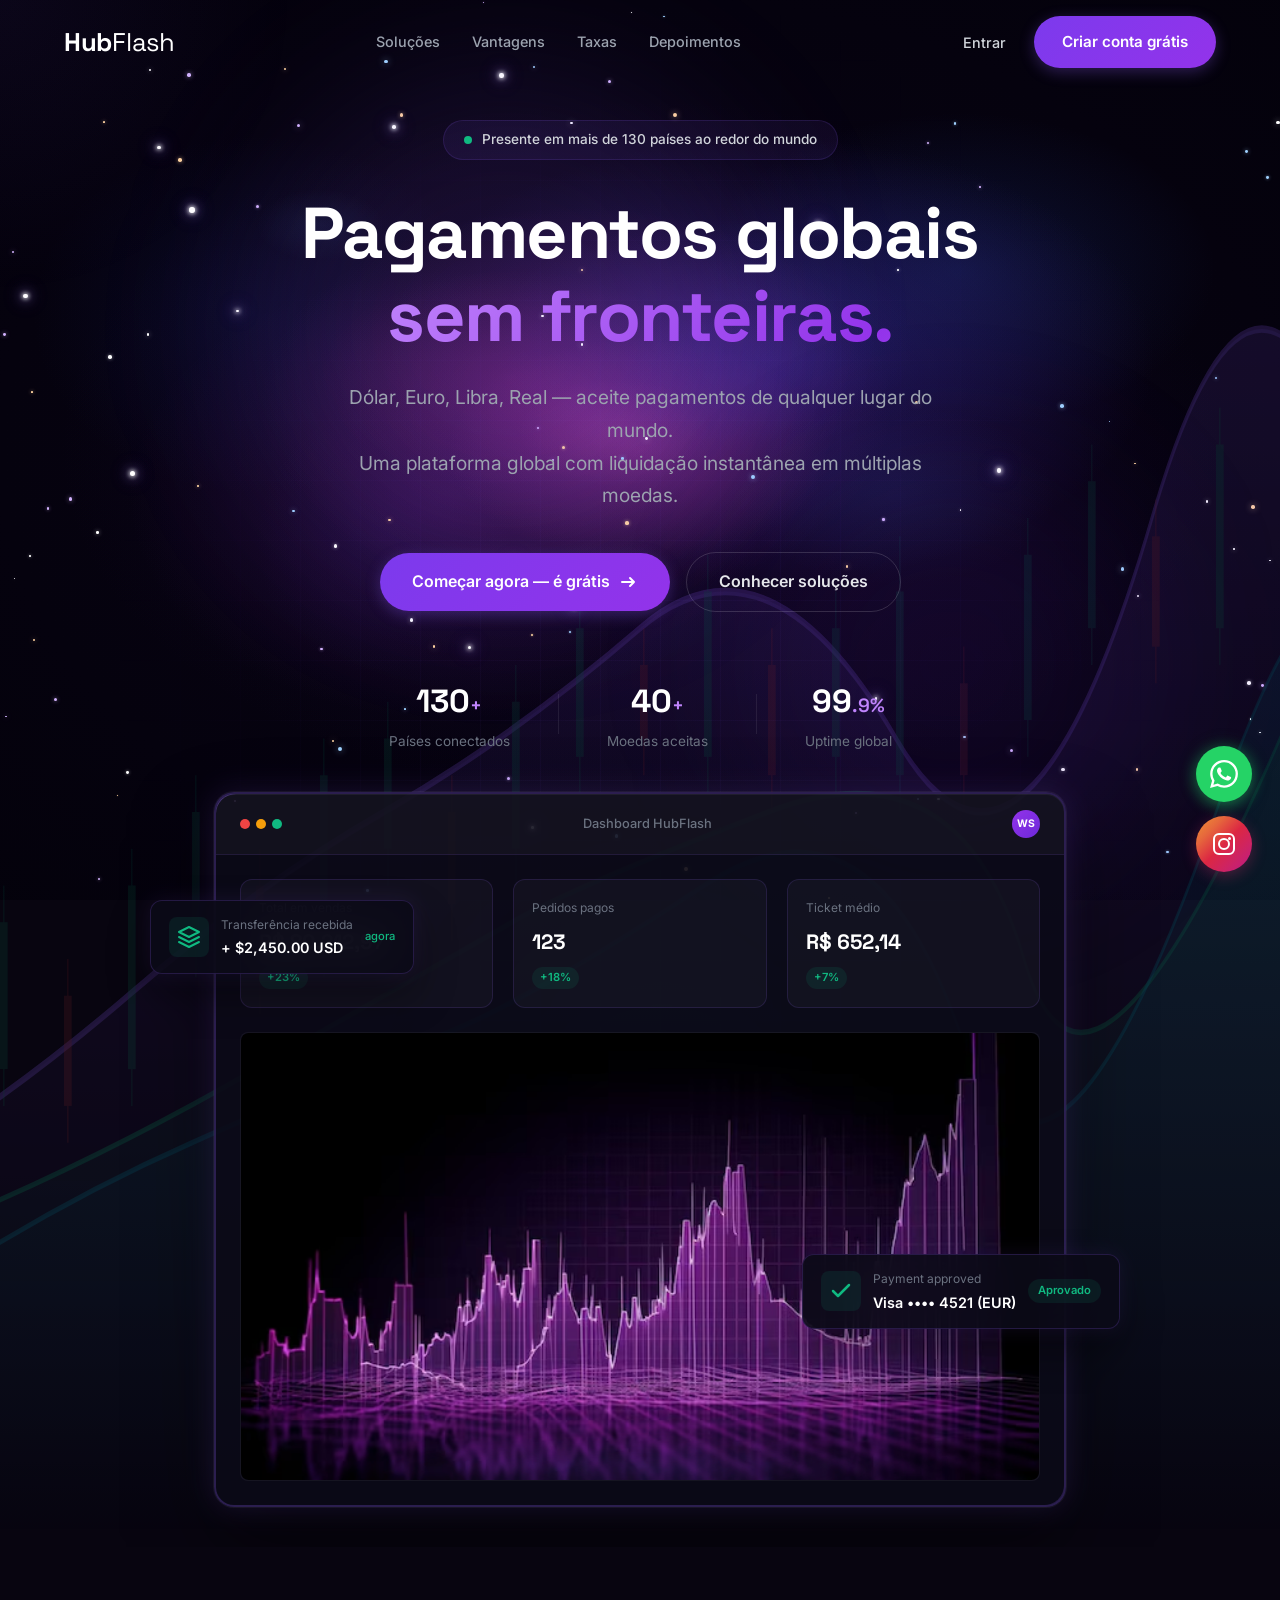
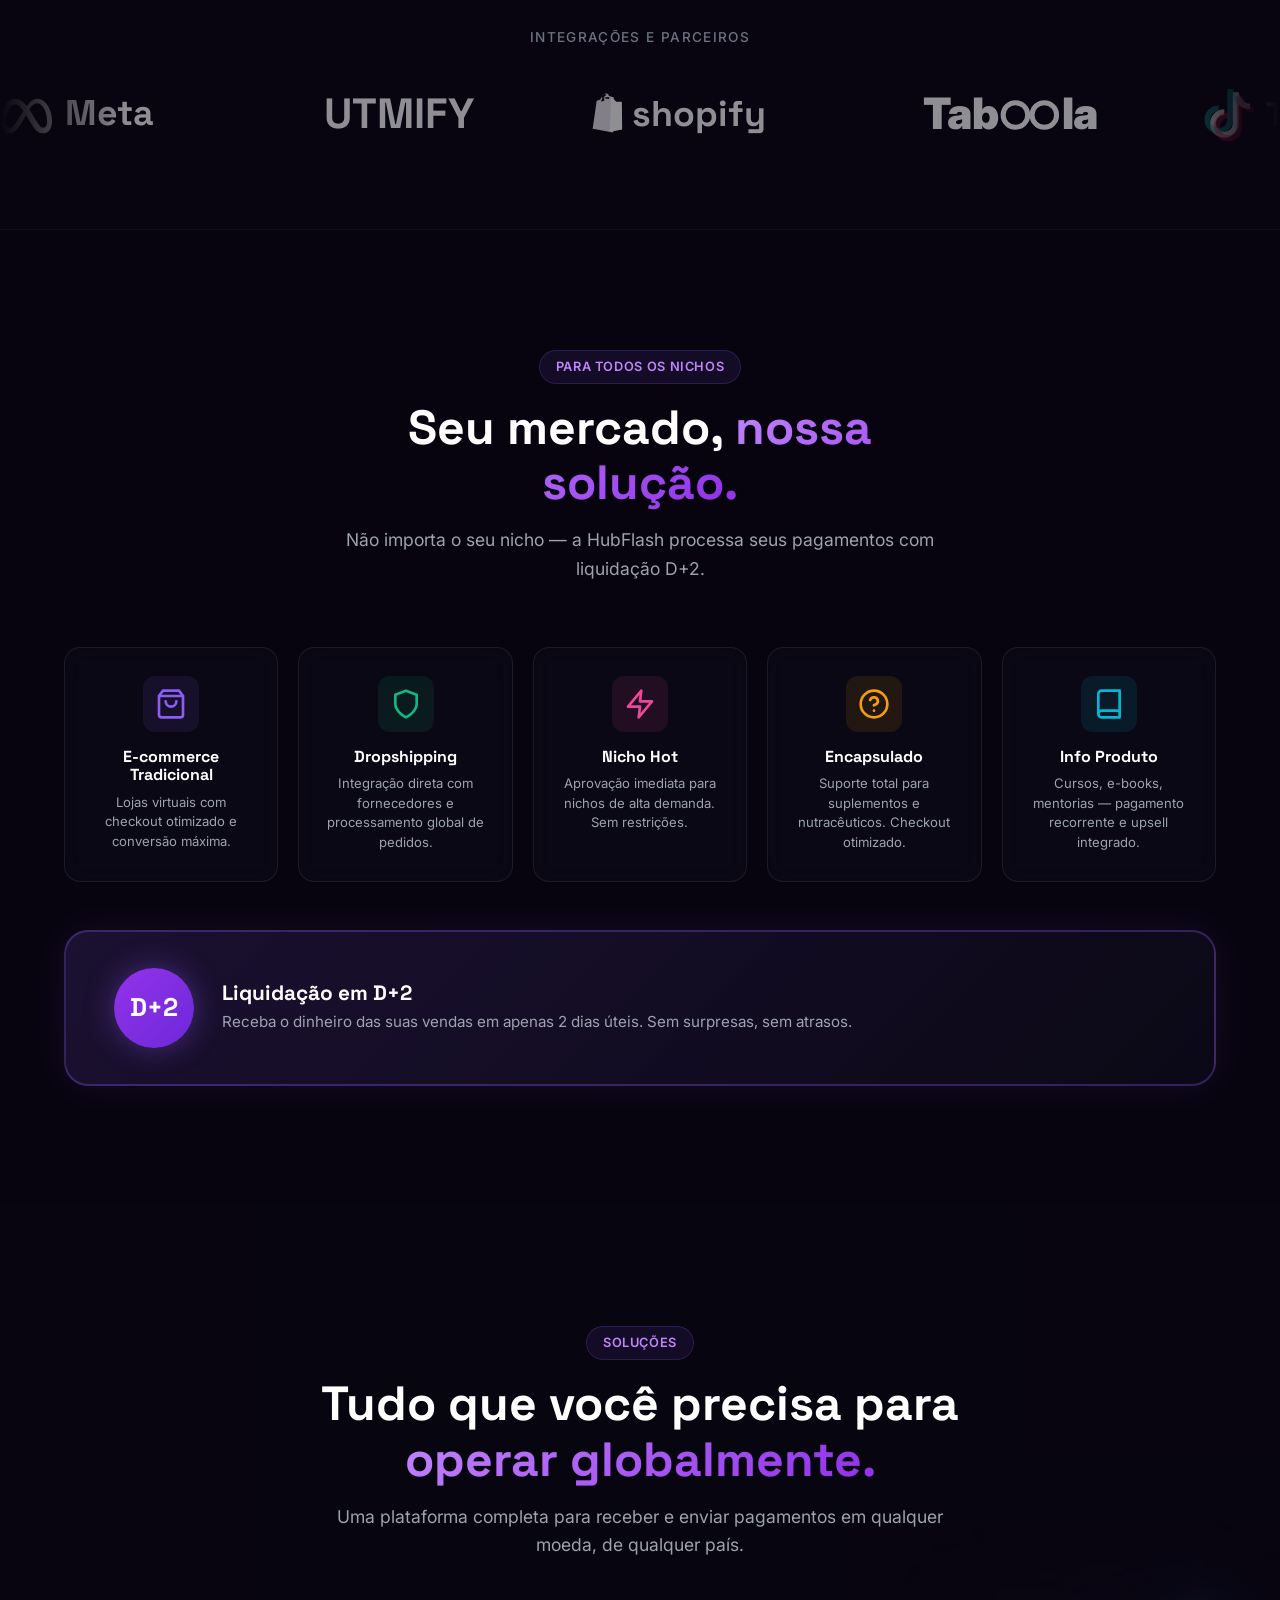
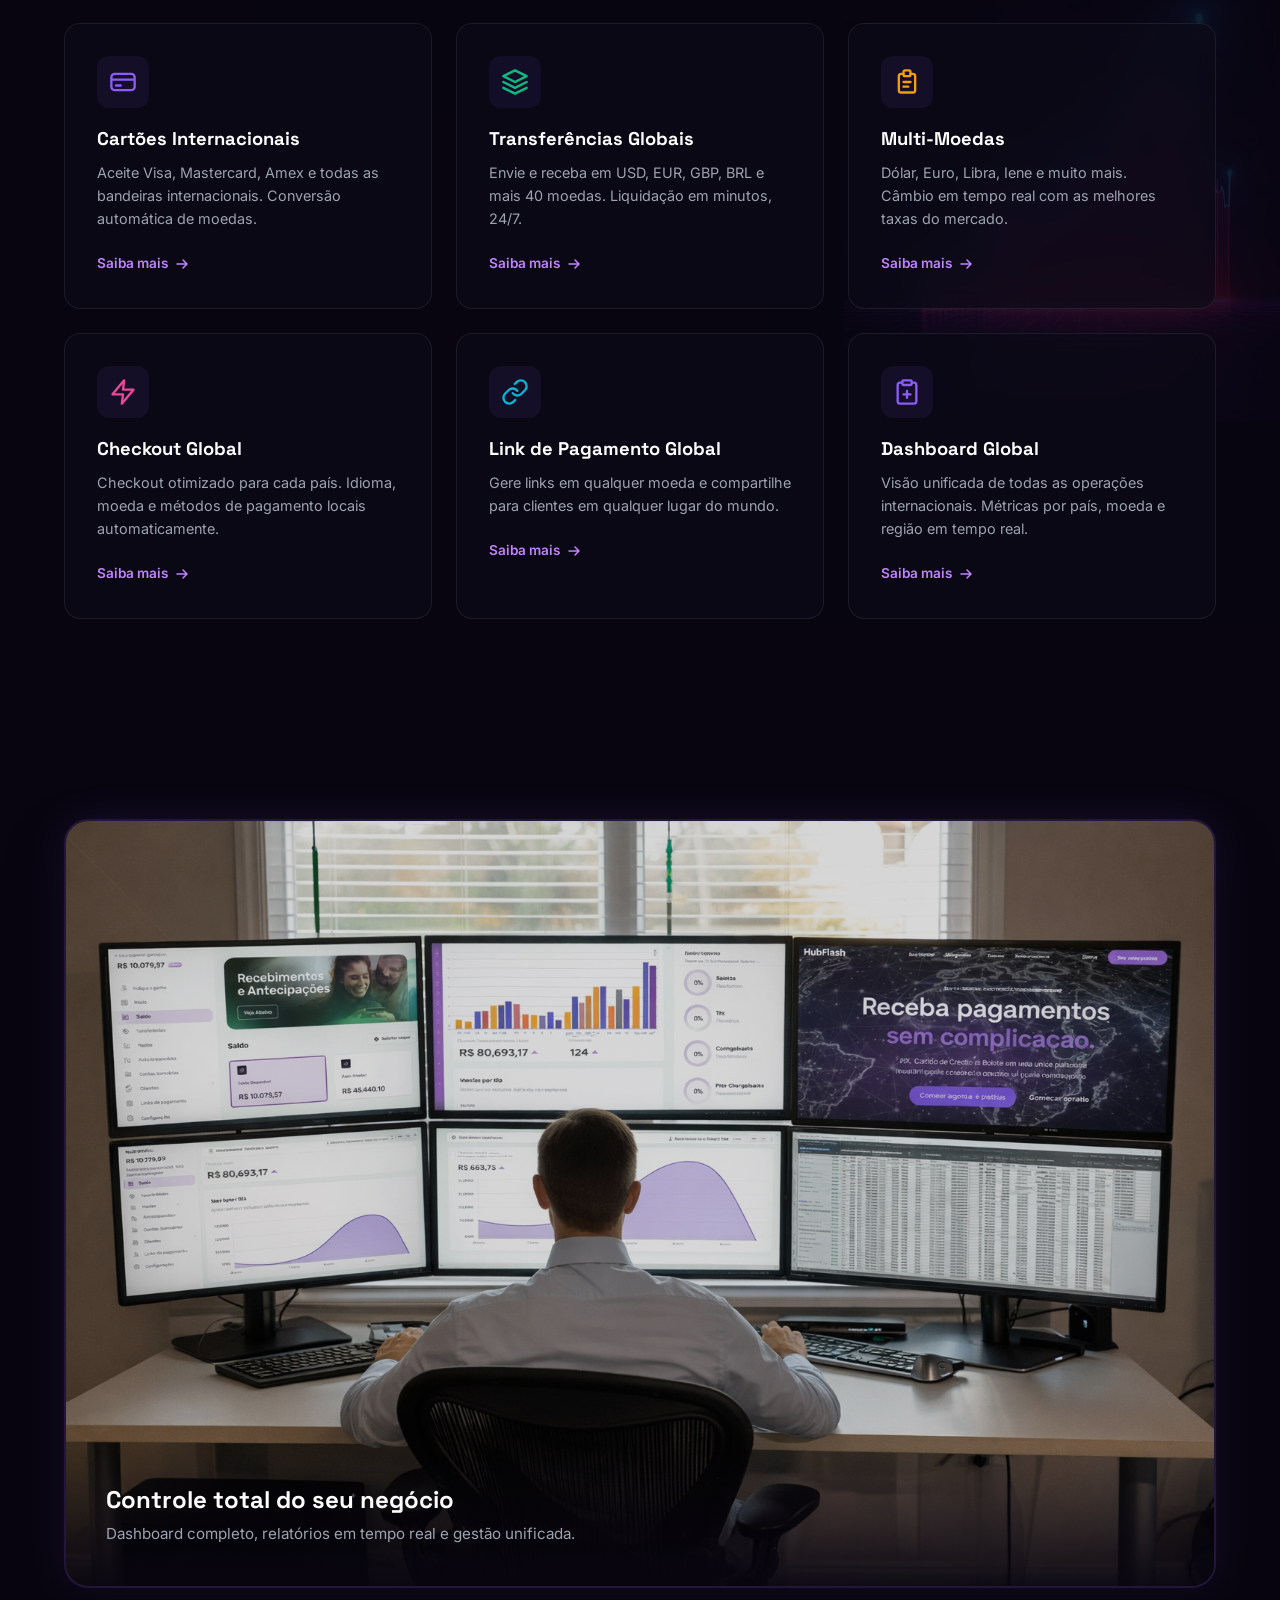
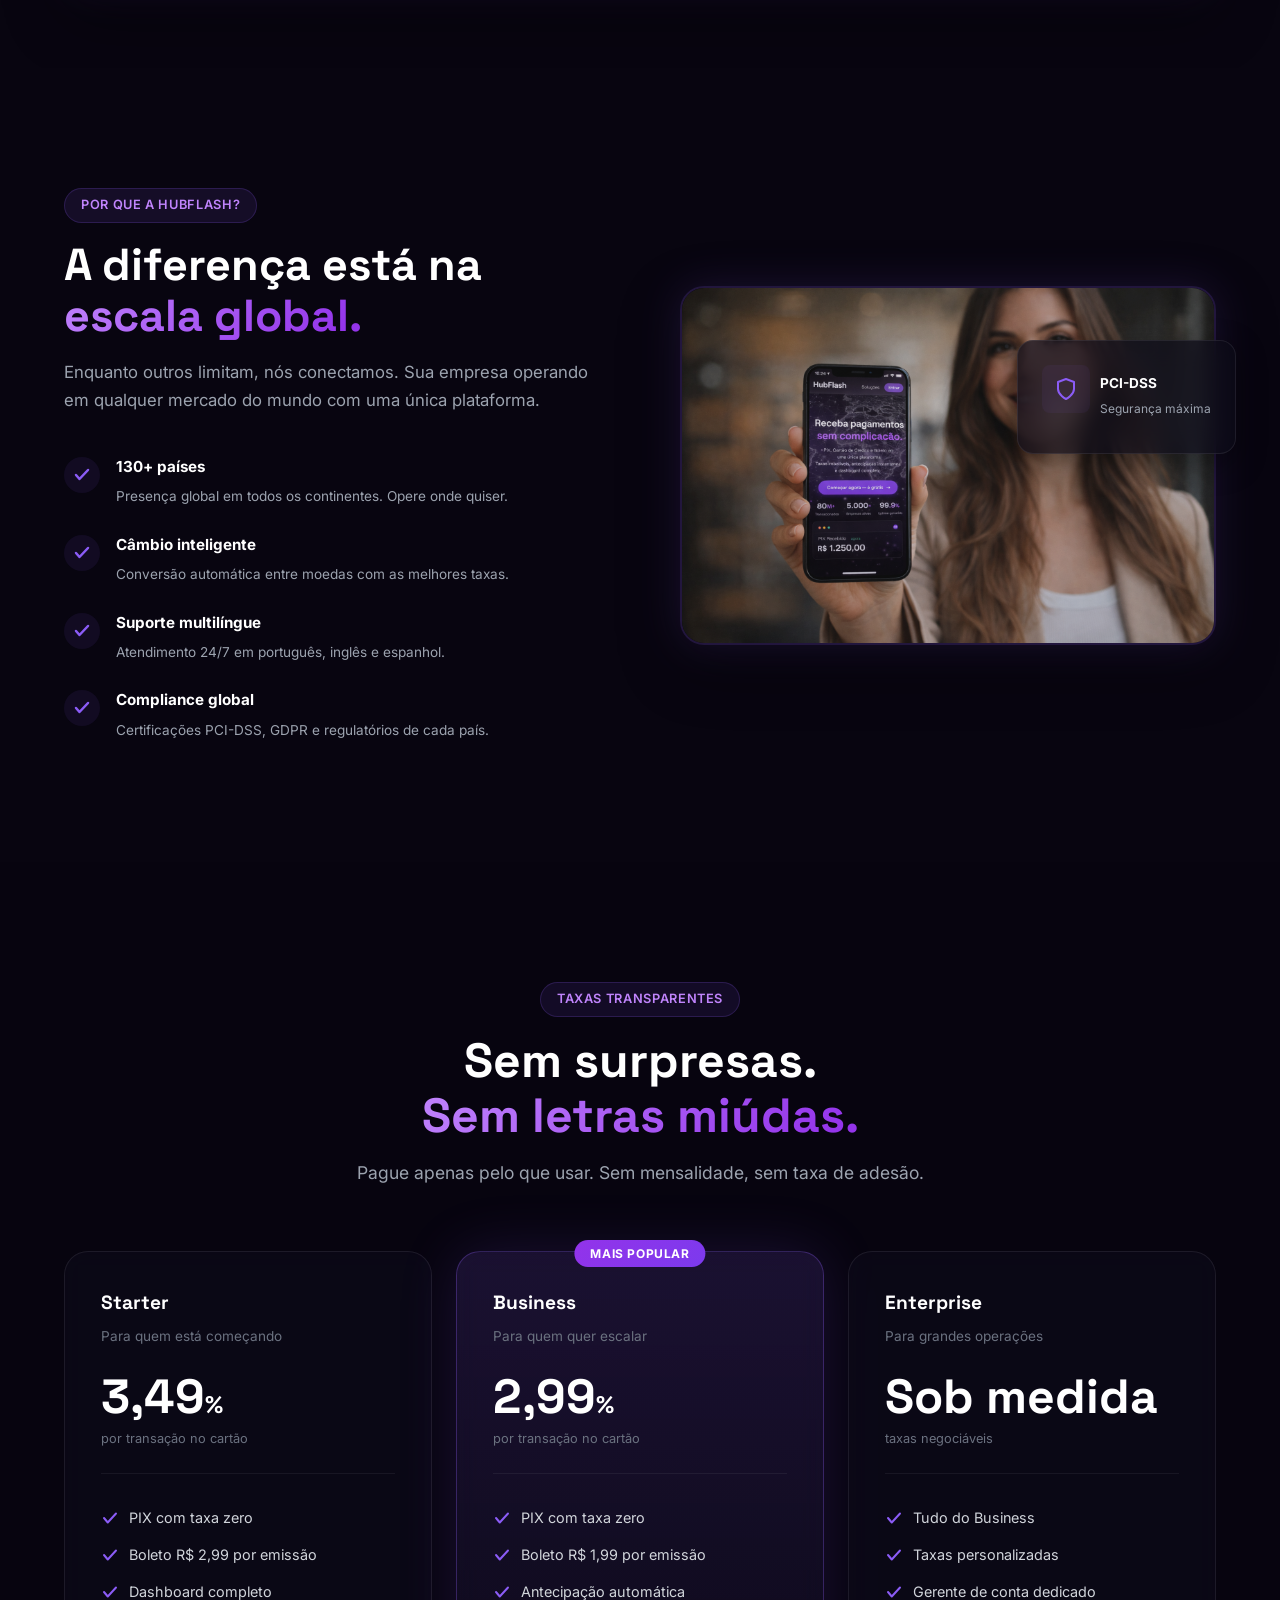
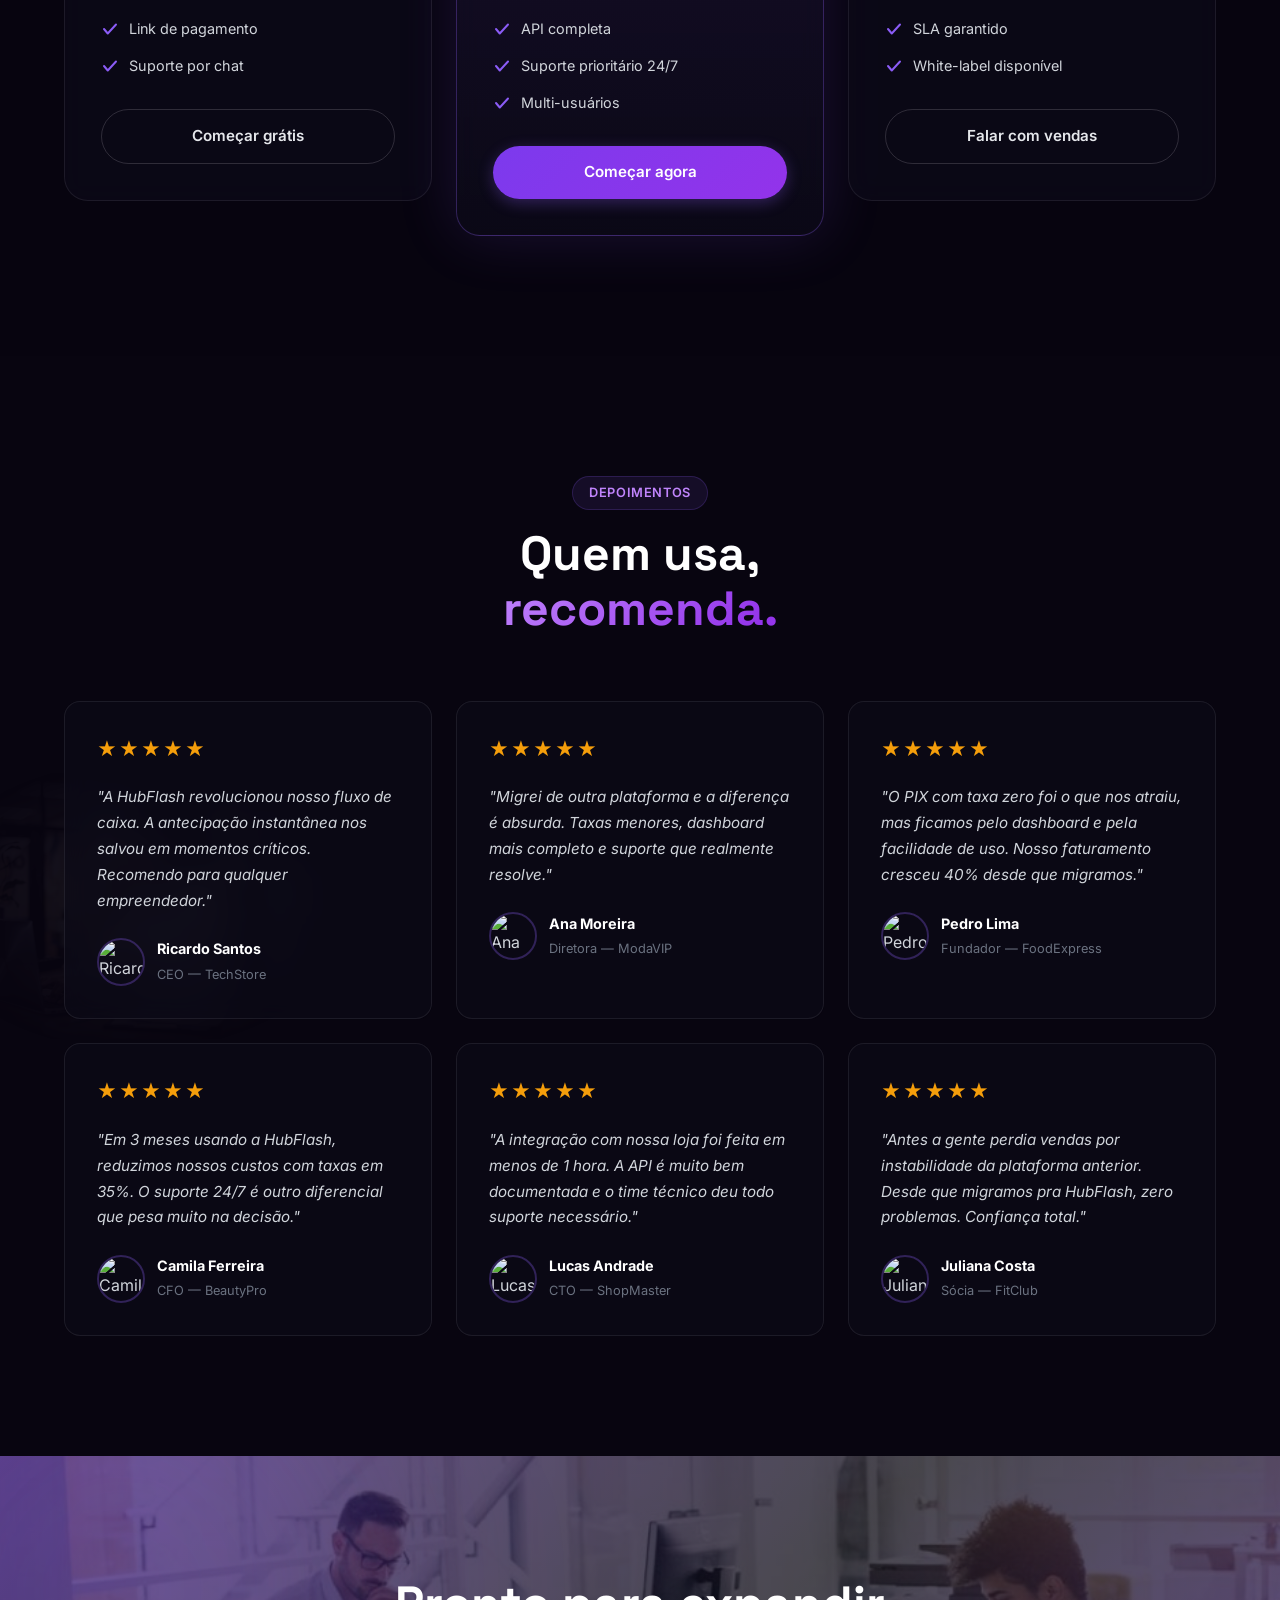
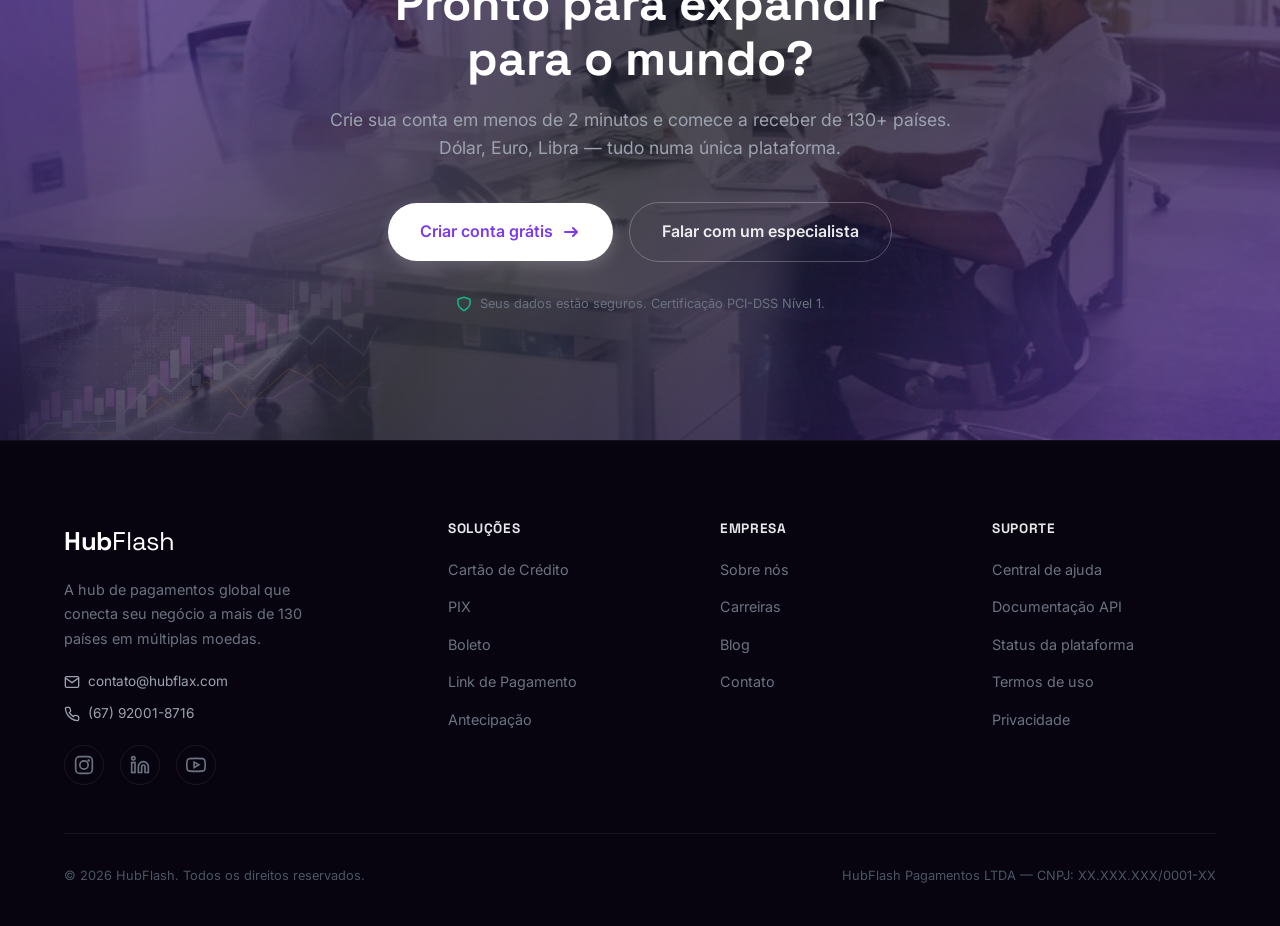
==== index.html @ a721fd28 "Landing page HubFlash - Hub de Pagamentos Global - Landing page completa com fundo espacial e estrel" ====
<!DOCTYPE html>
<html lang="pt-BR">
<head>
    <meta charset="UTF-8">
    <meta name="viewport" content="width=device-width, initial-scale=1.0">
    <title>HubFlash — Hub de Pagamentos Inteligente</title>
    <meta name="description" content="HubFlash: Receba pagamentos via PIX, Cartão e Boleto com as menores taxas. Antecipação instantânea, dashboard completo e integração em minutos.">
    <link rel="preconnect" href="https://fonts.googleapis.com">
    <link rel="preconnect" href="https://fonts.gstatic.com" crossorigin>
    <link href="https://fonts.googleapis.com/css2?family=Inter:wght@300;400;500;600;700;800;900&family=Space+Grotesk:wght@400;500;600;700&display=swap" rel="stylesheet">
    <link rel="stylesheet" href="styles.css">
</head>
<body>
    <!-- Space Background -->
    <div class="space-bg"></div>
    <div class="stars-container" id="starsContainer"></div>

    <!-- Cursor Glow Effect -->
    <div class="cursor-glow" id="cursorGlow"></div>

    <!-- Navigation -->
    <nav class="navbar" id="navbar">
        <div class="container nav-container">
            <a href="#" class="nav-logo">
                <span class="logo-text"><strong>Hub</strong>Flash</span>
            </a>
            <ul class="nav-links" id="navLinks">
                <li><a href="#solucoes">Soluções</a></li>
                <li><a href="#vantagens">Vantagens</a></li>
                <li><a href="#taxas">Taxas</a></li>
                <li><a href="#depoimentos">Depoimentos</a></li>
            </ul>
            <div class="nav-actions">
                <a href="https://app.hubflashglobal.com.br/login" target="_blank" class="btn-ghost">Entrar</a>
                <a href="https://app.hubflashglobal.com.br/register" target="_blank" class="btn-primary">Criar conta grátis</a>
            </div>
            <button class="mobile-toggle" id="mobileToggle" aria-label="Menu">
                <span></span><span></span><span></span>
            </button>
        </div>
    </nav>

    <!-- Hero Section -->
    <section class="hero">
        <div class="hero-bg">
            <div class="hero-globe" style="opacity:1">
                <!-- Animated trading charts -->
                <div class="trading-charts">
                    <svg class="trading-svg" viewBox="0 0 1200 400" preserveAspectRatio="none">
                        <defs>
                            <linearGradient id="tLine1" x1="0" y1="0" x2="0" y2="1">
                                <stop offset="0%" stop-color="#8B5CF6" stop-opacity="0.4"/>
                                <stop offset="100%" stop-color="#8B5CF6" stop-opacity="0"/>
                            </linearGradient>
                            <linearGradient id="tLine2" x1="0" y1="0" x2="0" y2="1">
                                <stop offset="0%" stop-color="#10B981" stop-opacity="0.3"/>
                                <stop offset="100%" stop-color="#10B981" stop-opacity="0"/>
                            </linearGradient>
                            <linearGradient id="tLine3" x1="0" y1="0" x2="0" y2="1">
                                <stop offset="0%" stop-color="#06B6D4" stop-opacity="0.25"/>
                                <stop offset="100%" stop-color="#06B6D4" stop-opacity="0"/>
                            </linearGradient>
                        </defs>
                        <!-- Chart line 1 (purple) -->
                        <path class="chart-wave chart-wave-1" d="M0,300 Q100,280 200,250 T400,200 T600,150 T800,180 T1000,120 T1200,160 L1200,400 L0,400Z" fill="url(#tLine1)"/>
                        <path class="chart-wave chart-wave-1" d="M0,300 Q100,280 200,250 T400,200 T600,150 T800,180 T1000,120 T1200,160" fill="none" stroke="#8B5CF6" stroke-width="2" opacity="0.6"/>
                        <!-- Chart line 2 (green) -->
                        <path class="chart-wave chart-wave-2" d="M0,320 Q150,300 300,270 T500,230 T700,200 T900,240 T1100,180 T1200,210 L1200,400 L0,400Z" fill="url(#tLine2)"/>
                        <path class="chart-wave chart-wave-2" d="M0,320 Q150,300 300,270 T500,230 T700,200 T900,240 T1100,180 T1200,210" fill="none" stroke="#10B981" stroke-width="1.5" opacity="0.5"/>
                        <!-- Chart line 3 (cyan) -->
                        <path class="chart-wave chart-wave-3" d="M0,340 Q120,310 250,290 T450,260 T650,220 T850,260 T1050,200 T1200,230 L1200,400 L0,400Z" fill="url(#tLine3)"/>
                        <path class="chart-wave chart-wave-3" d="M0,340 Q120,310 250,290 T450,260 T650,220 T850,260 T1050,200 T1200,230" fill="none" stroke="#06B6D4" stroke-width="1.5" opacity="0.4"/>
                        <!-- Candlesticks -->
                        <g class="candles" opacity="0.3">
                            <rect x="100" y="230" width="6" height="40" fill="#10B981"/><line x1="103" y1="220" x2="103" y2="280" stroke="#10B981" stroke-width="1"/>
                            <rect x="150" y="250" width="6" height="30" fill="#EF4444"/><line x1="153" y1="240" x2="153" y2="290" stroke="#EF4444" stroke-width="1"/>
                            <rect x="200" y="220" width="6" height="50" fill="#10B981"/><line x1="203" y1="210" x2="203" y2="280" stroke="#10B981" stroke-width="1"/>
                            <rect x="250" y="200" width="6" height="35" fill="#10B981"/><line x1="253" y1="190" x2="253" y2="245" stroke="#10B981" stroke-width="1"/>
                            <rect x="300" y="220" width="6" height="25" fill="#EF4444"/><line x1="303" y1="210" x2="303" y2="255" stroke="#EF4444" stroke-width="1"/>
                            <rect x="350" y="190" width="6" height="45" fill="#10B981"/><line x1="353" y1="180" x2="353" y2="245" stroke="#10B981" stroke-width="1"/>
                            <rect x="400" y="180" width="6" height="30" fill="#10B981"/><line x1="403" y1="170" x2="403" y2="220" stroke="#10B981" stroke-width="1"/>
                            <rect x="450" y="200" width="6" height="25" fill="#EF4444"/><line x1="453" y1="190" x2="453" y2="235" stroke="#EF4444" stroke-width="1"/>
                            <rect x="500" y="170" width="6" height="40" fill="#10B981"/><line x1="503" y1="160" x2="503" y2="220" stroke="#10B981" stroke-width="1"/>
                            <rect x="550" y="150" width="6" height="35" fill="#10B981"/><line x1="553" y1="140" x2="553" y2="195" stroke="#10B981" stroke-width="1"/>
                            <rect x="600" y="160" width="6" height="20" fill="#EF4444"/><line x1="603" y1="150" x2="603" y2="190" stroke="#EF4444" stroke-width="1"/>
                            <rect x="650" y="140" width="6" height="45" fill="#10B981"/><line x1="653" y1="130" x2="653" y2="195" stroke="#10B981" stroke-width="1"/>
                            <rect x="700" y="160" width="6" height="30" fill="#EF4444"/><line x1="703" y1="150" x2="703" y2="200" stroke="#EF4444" stroke-width="1"/>
                            <rect x="750" y="150" width="6" height="35" fill="#10B981"/><line x1="753" y1="140" x2="753" y2="195" stroke="#10B981" stroke-width="1"/>
                            <rect x="800" y="140" width="6" height="50" fill="#10B981"/><line x1="803" y1="125" x2="803" y2="200" stroke="#10B981" stroke-width="1"/>
                            <rect x="850" y="165" width="6" height="25" fill="#EF4444"/><line x1="853" y1="155" x2="853" y2="200" stroke="#EF4444" stroke-width="1"/>
                            <rect x="900" y="130" width="6" height="45" fill="#10B981"/><line x1="903" y1="120" x2="903" y2="185" stroke="#10B981" stroke-width="1"/>
                            <rect x="950" y="110" width="6" height="40" fill="#10B981"/><line x1="953" y1="100" x2="953" y2="160" stroke="#10B981" stroke-width="1"/>
                            <rect x="1000" y="125" width="6" height="30" fill="#EF4444"/><line x1="1003" y1="115" x2="1003" y2="165" stroke="#EF4444" stroke-width="1"/>
                            <rect x="1050" y="100" width="6" height="50" fill="#10B981"/><line x1="1053" y1="90" x2="1053" y2="160" stroke="#10B981" stroke-width="1"/>
                        </g>
                    </svg>
                </div>
            </div>
            <div class="hero-grid"></div>
            <div class="hero-orb hero-orb-1"></div>
            <div class="hero-orb hero-orb-2"></div>
            <div class="hero-orb hero-orb-3"></div>
        </div>
        <div class="container hero-content">
            <div class="hero-badge" data-animate="fade-up">
                <span class="badge-dot"></span>
                Presente em mais de 130 países ao redor do mundo
            </div>
            <h1 data-animate="fade-up" data-delay="100">
                Pagamentos globais<br>
                <span class="gradient-text">sem fronteiras.</span>
            </h1>
            <p class="hero-subtitle" data-animate="fade-up" data-delay="200">
                Dólar, Euro, Libra, Real — aceite pagamentos de qualquer lugar do mundo.<br>
                Uma plataforma global com liquidação instantânea em múltiplas moedas.
            </p>
            <div class="hero-cta" data-animate="fade-up" data-delay="300">
                <a href="https://app.hubflashglobal.com.br/register" target="_blank" class="btn-primary btn-lg">
                    Começar agora — é grátis
                    <svg width="20" height="20" viewBox="0 0 20 20" fill="none"><path d="M4 10h12m0 0l-4-4m4 4l-4 4" stroke="currentColor" stroke-width="2" stroke-linecap="round" stroke-linejoin="round"/></svg>
                </a>
                <a href="#solucoes" class="btn-outline btn-lg">
                    Conhecer soluções
                </a>
            </div>
            <div class="hero-metrics" data-animate="fade-up" data-delay="400">
                <div class="metric">
                    <span class="metric-value" data-count="130">0</span><span class="metric-suffix">+</span>
                    <span class="metric-label">Países conectados</span>
                </div>
                <div class="metric-divider"></div>
                <div class="metric">
                    <span class="metric-value" data-count="40">0</span><span class="metric-suffix">+</span>
                    <span class="metric-label">Moedas aceitas</span>
                </div>
                <div class="metric-divider"></div>
                <div class="metric">
                    <span class="metric-value" data-count="99">0</span><span class="metric-suffix">.9%</span>
                    <span class="metric-label">Uptime global</span>
                </div>
            </div>
        </div>
        <!-- Floating Dashboard Preview -->
        <div class="hero-visual" data-animate="fade-up" data-delay="500">
            <div class="dashboard-preview">
                <div class="dash-header">
                    <div class="dash-dots"><span></span><span></span><span></span></div>
                    <span class="dash-title">Dashboard HubFlash</span>
                    <div class="dash-avatar">WS</div>
                </div>
                <div class="dash-body">
                    <div class="dash-stat-row">
                        <div class="dash-stat">
                            <span class="dash-stat-label">Total em vendas</span>
                            <span class="dash-stat-value">R$ 80.212,97</span>
                            <span class="dash-stat-badge up">+23%</span>
                        </div>
                        <div class="dash-stat">
                            <span class="dash-stat-label">Pedidos pagos</span>
                            <span class="dash-stat-value">123</span>
                            <span class="dash-stat-badge up">+18%</span>
                        </div>
                        <div class="dash-stat">
                            <span class="dash-stat-label">Ticket médio</span>
                            <span class="dash-stat-value">R$ 652,14</span>
                            <span class="dash-stat-badge up">+7%</span>
                        </div>
                    </div>
                    <div class="dash-chart dash-chart-3d">
                        <img src="assets/grafico-3d.avif" alt="Gráfico 3D de crescimento" class="chart-3d-img"/>
                    </div>
                </div>
            </div>
            <div class="floating-card card-pix" data-float="slow">
                <div class="fc-icon pix-icon">
                    <svg width="24" height="24" viewBox="0 0 24 24" fill="none"><path d="M12 2L2 7l10 5 10-5-10-5zM2 17l10 5 10-5M2 12l10 5 10-5" stroke="#10B981" stroke-width="2" stroke-linecap="round" stroke-linejoin="round"/></svg>
                </div>
                <div class="fc-info">
                    <span class="fc-label">Transferência recebida</span>
                    <span class="fc-value">+ $2,450.00 USD</span>
                </div>
                <span class="fc-time">agora</span>
            </div>
            <div class="floating-card card-approved" data-float="medium">
                <div class="fc-icon approved-icon">
                    <svg width="24" height="24" viewBox="0 0 24 24" fill="none"><path d="M20 6L9 17l-5-5" stroke="#10B981" stroke-width="2.5" stroke-linecap="round" stroke-linejoin="round"/></svg>
                </div>
                <div class="fc-info">
                    <span class="fc-label">Payment approved</span>
                    <span class="fc-value">Visa •••• 4521 (EUR)</span>
                </div>
                <span class="fc-badge">Aprovado</span>
            </div>
        </div>
    </section>

    <!-- Trusted By — Infinite Marquee -->
    <section class="trusted">
        <div class="container">
            <p class="trusted-label" data-animate="fade-up">Integrações e parceiros</p>
        </div>
        <div class="marquee-wrapper" data-animate="fade-up" data-delay="100">
            <div class="marquee-track">
                <!-- Set 1 -->
                <div class="marquee-item">
                    <!-- Meta (official Bootstrap Icons path) -->
                    <svg viewBox="0 0 160 32" fill="#fff" xmlns="http://www.w3.org/2000/svg">
                        <g transform="translate(0,0) scale(2)"><path fill-rule="evenodd" d="M8.217 5.243C9.145 3.988 10.171 3 11.483 3 13.96 3 16 6.153 16.001 9.907c0 2.29-.986 3.725-2.757 3.725-1.543 0-2.395-.866-3.924-3.424l-.667-1.123-.118-.197a55 55 0 0 0-.53-.877l-1.178 2.08c-1.673 2.925-2.615 3.541-3.923 3.541C1.086 13.632 0 12.217 0 9.973 0 6.388 1.995 3 4.598 3q.477-.001.924.122c.31.086.611.22.913.407.577.359 1.154.915 1.782 1.714m1.516 2.224q-.378-.615-.727-1.133L9 6.326c.845-1.305 1.543-1.954 2.372-1.954 1.723 0 3.102 2.537 3.102 5.653 0 1.188-.39 1.877-1.195 1.877-.773 0-1.142-.51-2.61-2.87zM4.846 4.756c.725.1 1.385.634 2.34 2.001A212 212 0 0 0 5.551 9.3c-1.357 2.126-1.826 2.603-2.581 2.603-.777 0-1.24-.682-1.24-1.9 0-2.602 1.298-5.264 2.846-5.264q.137 0 .27.018"/></g>
                        <text x="40" y="22" fill="#fff" font-family="'Space Grotesk',sans-serif" font-size="22" font-weight="700">Meta</text>
                    </svg>
                </div>
                <div class="marquee-item">
                    <!-- utmify -->
                    <svg viewBox="0 0 120 32" fill="none">
                        <text x="0" y="24" fill="#fff" font-family="'Space Grotesk',sans-serif" font-size="26" font-weight="700" text-transform="uppercase">UTMIFY</text>
                    </svg>
                </div>
                <div class="marquee-item">
                    <!-- Shopify (bag icon) -->
                    <svg viewBox="0 0 170 32" fill="none">
                        <g transform="translate(0,2) scale(1.1)">
                            <path d="M21.74 5.63c-.02-.14-.14-.25-.28-.26-.14-.01-2.88-.07-2.88-.07s-2.28-2.21-2.51-2.44c-.07-.07-.15-.1-.24-.12l-.95 19.56 7.07-1.53S21.76 5.78 21.74 5.63z" fill="#fff"/>
                            <path d="M14.83 2.74l-.36 1.1c-.63-.19-1.32-.39-2.05-.39-.08 0-.16 0-.23.01.34-.53.77-.78 1.14-.78.6 0 1.12.35 1.5.06zm-1.87-.87c-.41 0-.94.31-1.44 1.07-.41.04-.83.12-1.26.22.38-1.45 1.09-2.15 1.79-2.15.36 0 .63.18.91.43v.43zm1.21-.75c-.36-.26-.72-.4-1.14-.4-1.38 0-2.73 1.31-3.3 3.36-.55.17-1.08.34-1.56.49C7.63 4.75 7.6 4.77 7.57 5.3L5.4 20.41l11.44 2.14L17.26 3c-.28-.1-1.11-.39-2.03-.73-.27-.1-.55-.2-.84-.3l-.22-.85zm-2.12 3.55l-1.96.6c.44-1.7 1.28-2.53 2.02-2.84-.27.56-.53 1.32-.06 2.24z" fill="#fff" opacity=".9"/>
                        </g>
                        <text x="30" y="23" fill="#fff" font-family="'Space Grotesk',sans-serif" font-size="22" font-weight="700" font-style="normal">shopify</text>
                    </svg>
                </div>
                <div class="marquee-item">
                    <!-- Taboola -->
                    <svg viewBox="0 0 150 36" fill="none">
                        <text x="0" y="28" fill="#fff" font-family="'Inter',sans-serif" font-size="30" font-weight="900" letter-spacing="-0.5">Tab</text>
                        <circle cx="64" cy="18" r="8.5" fill="none" stroke="#fff" stroke-width="3.5"/>
                        <circle cx="84" cy="18" r="8.5" fill="none" stroke="#fff" stroke-width="3.5"/>
                        <text x="96" y="28" fill="#fff" font-family="'Inter',sans-serif" font-size="30" font-weight="900" letter-spacing="-0.5">la</text>
                    </svg>
                </div>
                <div class="marquee-item">
                    <!-- TikTok Ads (official Bootstrap Icons path) -->
                    <svg viewBox="0 0 200 32" fill="none">
                        <g transform="translate(2,2) scale(1.75)"><path d="M9 0h1.98c.144.715.54 1.617 1.235 2.512C12.895 3.389 13.797 4 15 4v2c-1.753 0-3.07-.814-4-1.829V11a5 5 0 1 1-5-5v2a3 3 0 1 0 3 3z" fill="#fff"/></g>
                        <g transform="translate(0,0.5) scale(1.75)"><path d="M9 0h1.98c.144.715.54 1.617 1.235 2.512C12.895 3.389 13.797 4 15 4v2c-1.753 0-3.07-.814-4-1.829V11a5 5 0 1 1-5-5v2a3 3 0 1 0 3 3z" fill="#25F4EE" opacity="0.5" transform="translate(-0.8,-0.5)"/></g>
                        <g transform="translate(3.5,3.5) scale(1.75)"><path d="M9 0h1.98c.144.715.54 1.617 1.235 2.512C12.895 3.389 13.797 4 15 4v2c-1.753 0-3.07-.814-4-1.829V11a5 5 0 1 1-5-5v2a3 3 0 1 0 3 3z" fill="#FE2C55" opacity="0.5" transform="translate(0.5,0.3)"/></g>
                        <text x="38" y="23" fill="#fff" font-family="'Space Grotesk',sans-serif" font-size="21" font-weight="700">TikTok</text>
                        <text x="118" y="23" fill="rgba(255,255,255,0.55)" font-family="'Inter',sans-serif" font-size="18" font-weight="400">Ads</text>
                    </svg>
                </div>
                <div class="marquee-item">
                    <!-- Google Ads (triangle icon) -->
                    <svg viewBox="0 0 200 32" fill="none">
                        <g transform="translate(2,3)">
                            <path d="M16 1L2 24h8l2.4-4h7.2L22 24h8L16 1z" fill="#fff" transform="scale(0.95)"/>
                        </g>
                        <text x="32" y="23" fill="#fff" font-family="'Space Grotesk',sans-serif" font-size="21" font-weight="700">Google</text>
                        <text x="116" y="23" fill="rgba(255,255,255,0.55)" font-family="'Inter',sans-serif" font-size="18" font-weight="400">Ads</text>
                    </svg>
                </div>
                <!-- Set 2 (duplicate for seamless loop) -->
                <div class="marquee-item">
                    <svg viewBox="0 0 160 32" fill="#fff" xmlns="http://www.w3.org/2000/svg">
                        <g transform="translate(0,0) scale(2)"><path fill-rule="evenodd" d="M8.217 5.243C9.145 3.988 10.171 3 11.483 3 13.96 3 16 6.153 16.001 9.907c0 2.29-.986 3.725-2.757 3.725-1.543 0-2.395-.866-3.924-3.424l-.667-1.123-.118-.197a55 55 0 0 0-.53-.877l-1.178 2.08c-1.673 2.925-2.615 3.541-3.923 3.541C1.086 13.632 0 12.217 0 9.973 0 6.388 1.995 3 4.598 3q.477-.001.924.122c.31.086.611.22.913.407.577.359 1.154.915 1.782 1.714m1.516 2.224q-.378-.615-.727-1.133L9 6.326c.845-1.305 1.543-1.954 2.372-1.954 1.723 0 3.102 2.537 3.102 5.653 0 1.188-.39 1.877-1.195 1.877-.773 0-1.142-.51-2.61-2.87zM4.846 4.756c.725.1 1.385.634 2.34 2.001A212 212 0 0 0 5.551 9.3c-1.357 2.126-1.826 2.603-2.581 2.603-.777 0-1.24-.682-1.24-1.9 0-2.602 1.298-5.264 2.846-5.264q.137 0 .27.018"/></g>
                        <text x="40" y="22" fill="#fff" font-family="'Space Grotesk',sans-serif" font-size="22" font-weight="700">Meta</text>
                    </svg>
                </div>
                <div class="marquee-item">
                    <svg viewBox="0 0 120 32" fill="none">
                        <text x="0" y="24" fill="#fff" font-family="'Space Grotesk',sans-serif" font-size="26" font-weight="700" text-transform="uppercase">UTMIFY</text>
                    </svg>
                </div>
                <div class="marquee-item">
                    <svg viewBox="0 0 170 32" fill="none">
                        <g transform="translate(0,2) scale(1.1)">
                            <path d="M21.74 5.63c-.02-.14-.14-.25-.28-.26-.14-.01-2.88-.07-2.88-.07s-2.28-2.21-2.51-2.44c-.07-.07-.15-.1-.24-.12l-.95 19.56 7.07-1.53S21.76 5.78 21.74 5.63z" fill="#fff"/>
                            <path d="M14.83 2.74l-.36 1.1c-.63-.19-1.32-.39-2.05-.39-.08 0-.16 0-.23.01.34-.53.77-.78 1.14-.78.6 0 1.12.35 1.5.06zm-1.87-.87c-.41 0-.94.31-1.44 1.07-.41.04-.83.12-1.26.22.38-1.45 1.09-2.15 1.79-2.15.36 0 .63.18.91.43v.43zm1.21-.75c-.36-.26-.72-.4-1.14-.4-1.38 0-2.73 1.31-3.3 3.36-.55.17-1.08.34-1.56.49C7.63 4.75 7.6 4.77 7.57 5.3L5.4 20.41l11.44 2.14L17.26 3c-.28-.1-1.11-.39-2.03-.73-.27-.1-.55-.2-.84-.3l-.22-.85zm-2.12 3.55l-1.96.6c.44-1.7 1.28-2.53 2.02-2.84-.27.56-.53 1.32-.06 2.24z" fill="#fff" opacity=".9"/>
                        </g>
                        <text x="30" y="23" fill="#fff" font-family="'Space Grotesk',sans-serif" font-size="22" font-weight="700" font-style="normal">shopify</text>
                    </svg>
                </div>
                <div class="marquee-item">
                    <svg viewBox="0 0 160 32" fill="none">
                        <text x="0" y="24" fill="#fff" font-family="'Space Grotesk',sans-serif" font-size="28" font-weight="800" letter-spacing="-0.5">Taboola</text>
                    </svg>
                </div>
                <div class="marquee-item">
                    <svg viewBox="0 0 200 32" fill="none">
                        <g transform="translate(2,2) scale(1.75)"><path d="M9 0h1.98c.144.715.54 1.617 1.235 2.512C12.895 3.389 13.797 4 15 4v2c-1.753 0-3.07-.814-4-1.829V11a5 5 0 1 1-5-5v2a3 3 0 1 0 3 3z" fill="#fff"/></g>
                        <g transform="translate(0,0.5) scale(1.75)"><path d="M9 0h1.98c.144.715.54 1.617 1.235 2.512C12.895 3.389 13.797 4 15 4v2c-1.753 0-3.07-.814-4-1.829V11a5 5 0 1 1-5-5v2a3 3 0 1 0 3 3z" fill="#25F4EE" opacity="0.5" transform="translate(-0.8,-0.5)"/></g>
                        <g transform="translate(3.5,3.5) scale(1.75)"><path d="M9 0h1.98c.144.715.54 1.617 1.235 2.512C12.895 3.389 13.797 4 15 4v2c-1.753 0-3.07-.814-4-1.829V11a5 5 0 1 1-5-5v2a3 3 0 1 0 3 3z" fill="#FE2C55" opacity="0.5" transform="translate(0.5,0.3)"/></g>
                        <text x="38" y="23" fill="#fff" font-family="'Space Grotesk',sans-serif" font-size="21" font-weight="700">TikTok</text>
                        <text x="118" y="23" fill="rgba(255,255,255,0.55)" font-family="'Inter',sans-serif" font-size="18" font-weight="400">Ads</text>
                    </svg>
                </div>
                <div class="marquee-item">
                    <svg viewBox="0 0 200 32" fill="none">
                        <g transform="translate(2,3)">
                            <path d="M16 1L2 24h8l2.4-4h7.2L22 24h8L16 1z" fill="#fff" transform="scale(0.95)"/>
                        </g>
                        <text x="32" y="23" fill="#fff" font-family="'Space Grotesk',sans-serif" font-size="21" font-weight="700">Google</text>
                        <text x="116" y="23" fill="rgba(255,255,255,0.55)" font-family="'Inter',sans-serif" font-size="18" font-weight="400">Ads</text>
                    </svg>
                </div>
            </div>
        </div>
    </section>

    <!-- Nichos + D+2 -->
    <section class="niches-section">
        <div class="container">
            <div class="section-header" data-animate="fade-up">
                <span class="section-tag">Para todos os nichos</span>
                <h2>Seu mercado, <span class="gradient-text">nossa solução.</span></h2>
                <p>Não importa o seu nicho — a HubFlash processa seus pagamentos com liquidação D+2.</p>
            </div>
            <div class="niches-grid" data-animate="fade-up" data-delay="100">
                <div class="niche-card">
                    <div class="niche-icon">
                        <svg width="32" height="32" viewBox="0 0 24 24" fill="none"><path d="M6 2L3 6v14a2 2 0 002 2h14a2 2 0 002-2V6l-3-4z" stroke="currentColor" stroke-width="2" stroke-linecap="round" stroke-linejoin="round"/><path d="M3 6h18M16 10a4 4 0 01-8 0" stroke="currentColor" stroke-width="2" stroke-linecap="round" stroke-linejoin="round"/></svg>
                    </div>
                    <h4>E-commerce Tradicional</h4>
                    <p>Lojas virtuais com checkout otimizado e conversão máxima.</p>
                </div>
                <div class="niche-card">
                    <div class="niche-icon niche-icon-green">
                        <svg width="32" height="32" viewBox="0 0 24 24" fill="none"><path d="M12 22s8-4 8-10V5l-8-3-8 3v7c0 6 8 10 8 10z" stroke="currentColor" stroke-width="2" stroke-linecap="round" stroke-linejoin="round"/></svg>
                    </div>
                    <h4>Dropshipping</h4>
                    <p>Integração direta com fornecedores e processamento global de pedidos.</p>
                </div>
                <div class="niche-card">
                    <div class="niche-icon niche-icon-pink">
                        <svg width="32" height="32" viewBox="0 0 24 24" fill="none"><path d="M13 2L3 14h9l-1 8 10-12h-9l1-8z" stroke="currentColor" stroke-width="2" stroke-linecap="round" stroke-linejoin="round"/></svg>
                    </div>
                    <h4>Nicho Hot</h4>
                    <p>Aprovação imediata para nichos de alta demanda. Sem restrições.</p>
                </div>
                <div class="niche-card">
                    <div class="niche-icon niche-icon-amber">
                        <svg width="32" height="32" viewBox="0 0 24 24" fill="none"><path d="M12 22c5.523 0 10-4.477 10-10S17.523 2 12 2 2 6.477 2 12s4.477 10 10 10z" stroke="currentColor" stroke-width="2"/><path d="M9.09 9a3 3 0 015.83 1c0 2-3 3-3 3M12 17h.01" stroke="currentColor" stroke-width="2" stroke-linecap="round"/></svg>
                    </div>
                    <h4>Encapsulado</h4>
                    <p>Suporte total para suplementos e nutracêuticos. Checkout otimizado.</p>
                </div>
                <div class="niche-card">
                    <div class="niche-icon niche-icon-cyan">
                        <svg width="32" height="32" viewBox="0 0 24 24" fill="none"><path d="M4 19.5A2.5 2.5 0 016.5 17H20" stroke="currentColor" stroke-width="2" stroke-linecap="round" stroke-linejoin="round"/><path d="M6.5 2H20v20H6.5A2.5 2.5 0 014 19.5v-15A2.5 2.5 0 016.5 2z" stroke="currentColor" stroke-width="2" stroke-linecap="round" stroke-linejoin="round"/></svg>
                    </div>
                    <h4>Info Produto</h4>
                    <p>Cursos, e-books, mentorias — pagamento recorrente e upsell integrado.</p>
                </div>
            </div>
            <div class="d2-banner" data-animate="fade-up" data-delay="200">
                <div class="d2-content">
                    <div class="d2-badge">D+2</div>
                    <div>
                        <h3>Liquidação em D+2</h3>
                        <p>Receba o dinheiro das suas vendas em apenas 2 dias úteis. Sem surpresas, sem atrasos.</p>
                    </div>
                </div>
            </div>
        </div>
    </section>

    <!-- Solutions -->
    <section class="solutions" id="solucoes">
        <div class="solutions-bg-img">
            <img src="assets/flecha-crescimento.avif" alt="" class="solutions-arrow"/>
        </div>
        <div class="container">
            <div class="section-header" data-animate="fade-up">
                <span class="section-tag">Soluções</span>
                <h2>Tudo que você precisa para<br><span class="gradient-text">operar globalmente.</span></h2>
                <p>Uma plataforma completa para receber e enviar pagamentos em qualquer moeda, de qualquer país.</p>
            </div>
            <div class="solutions-grid">
                <div class="solution-card" data-animate="fade-up" data-delay="0">
                    <div class="sc-icon" style="--icon-color: #8B5CF6">
                        <svg width="28" height="28" viewBox="0 0 24 24" fill="none"><rect x="2" y="5" width="20" height="14" rx="3" stroke="currentColor" stroke-width="2"/><path d="M2 10h20" stroke="currentColor" stroke-width="2"/><path d="M6 15h4" stroke="currentColor" stroke-width="2" stroke-linecap="round"/></svg>
                    </div>
                    <h3>Cartões Internacionais</h3>
                    <p>Aceite Visa, Mastercard, Amex e todas as bandeiras internacionais. Conversão automática de moedas.</p>
                    <a href="#" class="sc-link">Saiba mais <svg width="16" height="16" viewBox="0 0 16 16" fill="none"><path d="M3 8h10m0 0L9 4m4 4L9 12" stroke="currentColor" stroke-width="1.5" stroke-linecap="round" stroke-linejoin="round"/></svg></a>
                </div>
                <div class="solution-card" data-animate="fade-up" data-delay="100">
                    <div class="sc-icon" style="--icon-color: #10B981">
                        <svg width="28" height="28" viewBox="0 0 24 24" fill="none"><path d="M12 2L2 7l10 5 10-5-10-5z" stroke="currentColor" stroke-width="2" stroke-linecap="round" stroke-linejoin="round"/><path d="M2 17l10 5 10-5" stroke="currentColor" stroke-width="2" stroke-linecap="round" stroke-linejoin="round"/><path d="M2 12l10 5 10-5" stroke="currentColor" stroke-width="2" stroke-linecap="round" stroke-linejoin="round"/></svg>
                    </div>
                    <h3>Transferências Globais</h3>
                    <p>Envie e receba em USD, EUR, GBP, BRL e mais 40 moedas. Liquidação em minutos, 24/7.</p>
                    <a href="#" class="sc-link">Saiba mais <svg width="16" height="16" viewBox="0 0 16 16" fill="none"><path d="M3 8h10m0 0L9 4m4 4L9 12" stroke="currentColor" stroke-width="1.5" stroke-linecap="round" stroke-linejoin="round"/></svg></a>
                </div>
                <div class="solution-card" data-animate="fade-up" data-delay="200">
                    <div class="sc-icon" style="--icon-color: #F59E0B">
                        <svg width="28" height="28" viewBox="0 0 24 24" fill="none"><path d="M9 5H7a2 2 0 00-2 2v12a2 2 0 002 2h10a2 2 0 002-2V7a2 2 0 00-2-2h-2" stroke="currentColor" stroke-width="2" stroke-linecap="round"/><rect x="9" y="2" width="6" height="5" rx="1.5" stroke="currentColor" stroke-width="2"/><path d="M9 12h6M9 16h4" stroke="currentColor" stroke-width="2" stroke-linecap="round"/></svg>
                    </div>
                    <h3>Multi-Moedas</h3>
                    <p>Dólar, Euro, Libra, Iene e muito mais. Câmbio em tempo real com as melhores taxas do mercado.</p>
                    <a href="#" class="sc-link">Saiba mais <svg width="16" height="16" viewBox="0 0 16 16" fill="none"><path d="M3 8h10m0 0L9 4m4 4L9 12" stroke="currentColor" stroke-width="1.5" stroke-linecap="round" stroke-linejoin="round"/></svg></a>
                </div>
                <div class="solution-card" data-animate="fade-up" data-delay="300">
                    <div class="sc-icon" style="--icon-color: #EC4899">
                        <svg width="28" height="28" viewBox="0 0 24 24" fill="none"><path d="M13 2L3 14h9l-1 8 10-12h-9l1-8z" stroke="currentColor" stroke-width="2" stroke-linecap="round" stroke-linejoin="round"/></svg>
                    </div>
                    <h3>Checkout Global</h3>
                    <p>Checkout otimizado para cada país. Idioma, moeda e métodos de pagamento locais automaticamente.</p>
                    <a href="#" class="sc-link">Saiba mais <svg width="16" height="16" viewBox="0 0 16 16" fill="none"><path d="M3 8h10m0 0L9 4m4 4L9 12" stroke="currentColor" stroke-width="1.5" stroke-linecap="round" stroke-linejoin="round"/></svg></a>
                </div>
                <div class="solution-card" data-animate="fade-up" data-delay="400">
                    <div class="sc-icon" style="--icon-color: #06B6D4">
                        <svg width="28" height="28" viewBox="0 0 24 24" fill="none"><path d="M10 13a5 5 0 007.54.54l3-3a5 5 0 00-7.07-7.07l-1.72 1.71" stroke="currentColor" stroke-width="2" stroke-linecap="round"/><path d="M14 11a5 5 0 00-7.54-.54l-3 3a5 5 0 007.07 7.07l1.71-1.71" stroke="currentColor" stroke-width="2" stroke-linecap="round"/></svg>
                    </div>
                    <h3>Link de Pagamento Global</h3>
                    <p>Gere links em qualquer moeda e compartilhe para clientes em qualquer lugar do mundo.</p>
                    <a href="#" class="sc-link">Saiba mais <svg width="16" height="16" viewBox="0 0 16 16" fill="none"><path d="M3 8h10m0 0L9 4m4 4L9 12" stroke="currentColor" stroke-width="1.5" stroke-linecap="round" stroke-linejoin="round"/></svg></a>
                </div>
                <div class="solution-card" data-animate="fade-up" data-delay="500">
                    <div class="sc-icon" style="--icon-color: #8B5CF6">
                        <svg width="28" height="28" viewBox="0 0 24 24" fill="none"><path d="M16 4h2a2 2 0 012 2v14a2 2 0 01-2 2H6a2 2 0 01-2-2V6a2 2 0 012-2h2" stroke="currentColor" stroke-width="2"/><path d="M12 11v6M9 14h6" stroke="currentColor" stroke-width="2" stroke-linecap="round"/><rect x="8" y="2" width="8" height="4" rx="1" stroke="currentColor" stroke-width="2"/></svg>
                    </div>
                    <h3>Dashboard Global</h3>
                    <p>Visão unificada de todas as operações internacionais. Métricas por país, moeda e região em tempo real.</p>
                    <a href="#" class="sc-link">Saiba mais <svg width="16" height="16" viewBox="0 0 16 16" fill="none"><path d="M3 8h10m0 0L9 4m4 4L9 12" stroke="currentColor" stroke-width="1.5" stroke-linecap="round" stroke-linejoin="round"/></svg></a>
                </div>
            </div>
        </div>
    </section>

    <!-- Multi-Monitor Showcase -->
    <section class="showcase-section">
        <div class="container">
            <div class="showcase-wrapper" data-animate="fade-up">
                <img src="assets/mockup-multimonitor.png" alt="Dashboard HubFlash em múltiplos monitores" class="showcase-img"/>
                <div class="showcase-overlay">
                    <h3>Controle total do seu negócio</h3>
                    <p>Dashboard completo, relatórios em tempo real e gestão unificada.</p>
                </div>
            </div>
        </div>
    </section>

    <!-- Advantages -->
    <section class="advantages" id="vantagens">
        <div class="container">
            <div class="adv-layout">
                <div class="adv-left" data-animate="fade-right">
                    <span class="section-tag">Por que a HubFlash?</span>
                    <h2>A diferença está na<br><span class="gradient-text">escala global.</span></h2>
                    <p>Enquanto outros limitam, nós conectamos. Sua empresa operando em qualquer mercado do mundo com uma única plataforma.</p>
                    <div class="adv-list">
                        <div class="adv-item">
                            <div class="adv-check">
                                <svg width="20" height="20" viewBox="0 0 20 20" fill="none"><path d="M16 5L7.5 14 4 10" stroke="#8B5CF6" stroke-width="2.5" stroke-linecap="round" stroke-linejoin="round"/></svg>
                            </div>
                            <div>
                                <strong>130+ países</strong>
                                <span>Presença global em todos os continentes. Opere onde quiser.</span>
                            </div>
                        </div>
                        <div class="adv-item">
                            <div class="adv-check">
                                <svg width="20" height="20" viewBox="0 0 20 20" fill="none"><path d="M16 5L7.5 14 4 10" stroke="#8B5CF6" stroke-width="2.5" stroke-linecap="round" stroke-linejoin="round"/></svg>
                            </div>
                            <div>
                                <strong>Câmbio inteligente</strong>
                                <span>Conversão automática entre moedas com as melhores taxas.</span>
                            </div>
                        </div>
                        <div class="adv-item">
                            <div class="adv-check">
                                <svg width="20" height="20" viewBox="0 0 20 20" fill="none"><path d="M16 5L7.5 14 4 10" stroke="#8B5CF6" stroke-width="2.5" stroke-linecap="round" stroke-linejoin="round"/></svg>
                            </div>
                            <div>
                                <strong>Suporte multilíngue</strong>
                                <span>Atendimento 24/7 em português, inglês e espanhol.</span>
                            </div>
                        </div>
                        <div class="adv-item">
                            <div class="adv-check">
                                <svg width="20" height="20" viewBox="0 0 20 20" fill="none"><path d="M16 5L7.5 14 4 10" stroke="#8B5CF6" stroke-width="2.5" stroke-linecap="round" stroke-linejoin="round"/></svg>
                            </div>
                            <div>
                                <strong>Compliance global</strong>
                                <span>Certificações PCI-DSS, GDPR e regulatórios de cada país.</span>
                            </div>
                        </div>
                    </div>
                </div>
                <div class="adv-right" data-animate="fade-left">
                    <div class="adv-visual">
                        <div class="adv-image-wrapper">
                            <img src="assets/mockup-celular.png" alt="App HubFlash no celular" class="adv-photo"/>
                        </div>
                        <div class="adv-badges">
                            <div class="av-card av-card-floating">
                                <div class="av-icon-wrap"><svg width="24" height="24" viewBox="0 0 24 24" fill="none"><path d="M12 22s8-4 8-10V5l-8-3-8 3v7c0 6 8 10 8 10z" stroke="#8B5CF6" stroke-width="2" stroke-linecap="round" stroke-linejoin="round"/></svg></div>
                                <div><strong>PCI-DSS</strong><span>Segurança máxima</span></div>
                            </div>
                        </div>
                    </div>
                </div>
            </div>
        </div>
    </section>

    <!-- Pricing -->
    <section class="pricing" id="taxas">
        <div class="container">
            <div class="section-header" data-animate="fade-up">
                <span class="section-tag">Taxas transparentes</span>
                <h2>Sem surpresas.<br><span class="gradient-text">Sem letras miúdas.</span></h2>
                <p>Pague apenas pelo que usar. Sem mensalidade, sem taxa de adesão.</p>
            </div>
            <div class="pricing-grid">
                <div class="pricing-card" data-animate="fade-up" data-delay="0">
                    <div class="pc-header">
                        <span class="pc-name">Starter</span>
                        <span class="pc-desc">Para quem está começando</span>
                    </div>
                    <div class="pc-price">
                        <span class="pc-amount">3,49<span class="pc-percent">%</span></span>
                        <span class="pc-per">por transação no cartão</span>
                    </div>
                    <ul class="pc-features">
                        <li><svg width="18" height="18" viewBox="0 0 18 18" fill="none"><path d="M15 4.5L6.75 13.5 3 9" stroke="#8B5CF6" stroke-width="2" stroke-linecap="round" stroke-linejoin="round"/></svg>PIX com taxa zero</li>
                        <li><svg width="18" height="18" viewBox="0 0 18 18" fill="none"><path d="M15 4.5L6.75 13.5 3 9" stroke="#8B5CF6" stroke-width="2" stroke-linecap="round" stroke-linejoin="round"/></svg>Boleto R$ 2,99 por emissão</li>
                        <li><svg width="18" height="18" viewBox="0 0 18 18" fill="none"><path d="M15 4.5L6.75 13.5 3 9" stroke="#8B5CF6" stroke-width="2" stroke-linecap="round" stroke-linejoin="round"/></svg>Dashboard completo</li>
                        <li><svg width="18" height="18" viewBox="0 0 18 18" fill="none"><path d="M15 4.5L6.75 13.5 3 9" stroke="#8B5CF6" stroke-width="2" stroke-linecap="round" stroke-linejoin="round"/></svg>Link de pagamento</li>
                        <li><svg width="18" height="18" viewBox="0 0 18 18" fill="none"><path d="M15 4.5L6.75 13.5 3 9" stroke="#8B5CF6" stroke-width="2" stroke-linecap="round" stroke-linejoin="round"/></svg>Suporte por chat</li>
                    </ul>
                    <a href="https://app.hubflashglobal.com.br/register" target="_blank" class="btn-outline btn-block">Começar grátis</a>
                </div>
                <div class="pricing-card pricing-featured" data-animate="fade-up" data-delay="100">
                    <div class="pc-badge">Mais popular</div>
                    <div class="pc-header">
                        <span class="pc-name">Business</span>
                        <span class="pc-desc">Para quem quer escalar</span>
                    </div>
                    <div class="pc-price">
                        <span class="pc-amount">2,99<span class="pc-percent">%</span></span>
                        <span class="pc-per">por transação no cartão</span>
                    </div>
                    <ul class="pc-features">
                        <li><svg width="18" height="18" viewBox="0 0 18 18" fill="none"><path d="M15 4.5L6.75 13.5 3 9" stroke="#8B5CF6" stroke-width="2" stroke-linecap="round" stroke-linejoin="round"/></svg>PIX com taxa zero</li>
                        <li><svg width="18" height="18" viewBox="0 0 18 18" fill="none"><path d="M15 4.5L6.75 13.5 3 9" stroke="#8B5CF6" stroke-width="2" stroke-linecap="round" stroke-linejoin="round"/></svg>Boleto R$ 1,99 por emissão</li>
                        <li><svg width="18" height="18" viewBox="0 0 18 18" fill="none"><path d="M15 4.5L6.75 13.5 3 9" stroke="#8B5CF6" stroke-width="2" stroke-linecap="round" stroke-linejoin="round"/></svg>Antecipação automática</li>
                        <li><svg width="18" height="18" viewBox="0 0 18 18" fill="none"><path d="M15 4.5L6.75 13.5 3 9" stroke="#8B5CF6" stroke-width="2" stroke-linecap="round" stroke-linejoin="round"/></svg>API completa</li>
                        <li><svg width="18" height="18" viewBox="0 0 18 18" fill="none"><path d="M15 4.5L6.75 13.5 3 9" stroke="#8B5CF6" stroke-width="2" stroke-linecap="round" stroke-linejoin="round"/></svg>Suporte prioritário 24/7</li>
                        <li><svg width="18" height="18" viewBox="0 0 18 18" fill="none"><path d="M15 4.5L6.75 13.5 3 9" stroke="#8B5CF6" stroke-width="2" stroke-linecap="round" stroke-linejoin="round"/></svg>Multi-usuários</li>
                    </ul>
                    <a href="https://app.hubflashglobal.com.br/register" target="_blank" class="btn-primary btn-block">Começar agora</a>
                </div>
                <div class="pricing-card" data-animate="fade-up" data-delay="200">
                    <div class="pc-header">
                        <span class="pc-name">Enterprise</span>
                        <span class="pc-desc">Para grandes operações</span>
                    </div>
                    <div class="pc-price">
                        <span class="pc-amount">Sob medida</span>
                        <span class="pc-per">taxas negociáveis</span>
                    </div>
                    <ul class="pc-features">
                        <li><svg width="18" height="18" viewBox="0 0 18 18" fill="none"><path d="M15 4.5L6.75 13.5 3 9" stroke="#8B5CF6" stroke-width="2" stroke-linecap="round" stroke-linejoin="round"/></svg>Tudo do Business</li>
                        <li><svg width="18" height="18" viewBox="0 0 18 18" fill="none"><path d="M15 4.5L6.75 13.5 3 9" stroke="#8B5CF6" stroke-width="2" stroke-linecap="round" stroke-linejoin="round"/></svg>Taxas personalizadas</li>
                        <li><svg width="18" height="18" viewBox="0 0 18 18" fill="none"><path d="M15 4.5L6.75 13.5 3 9" stroke="#8B5CF6" stroke-width="2" stroke-linecap="round" stroke-linejoin="round"/></svg>Gerente de conta dedicado</li>
                        <li><svg width="18" height="18" viewBox="0 0 18 18" fill="none"><path d="M15 4.5L6.75 13.5 3 9" stroke="#8B5CF6" stroke-width="2" stroke-linecap="round" stroke-linejoin="round"/></svg>SLA garantido</li>
                        <li><svg width="18" height="18" viewBox="0 0 18 18" fill="none"><path d="M15 4.5L6.75 13.5 3 9" stroke="#8B5CF6" stroke-width="2" stroke-linecap="round" stroke-linejoin="round"/></svg>White-label disponível</li>
                    </ul>
                    <a href="#" class="btn-outline btn-block">Falar com vendas</a>
                </div>
            </div>
        </div>
    </section>

    <!-- Testimonials -->
    <section class="testimonials" id="depoimentos">
        <div class="testimonials-bg-img">
            <img src="assets/mulher-laptop.avif" alt="" class="testimonials-bg-photo"/>
        </div>
        <div class="container">
            <div class="section-header" data-animate="fade-up">
                <span class="section-tag">Depoimentos</span>
                <h2>Quem usa,<br><span class="gradient-text">recomenda.</span></h2>
            </div>
            <div class="testimonials-grid">
                <div class="testimonial-card" data-animate="fade-up" data-delay="0">
                    <div class="tc-stars"><span>&#9733;&#9733;&#9733;&#9733;&#9733;</span></div>
                    <p class="tc-text">"A HubFlash revolucionou nosso fluxo de caixa. A antecipação instantânea nos salvou em momentos críticos. Recomendo para qualquer empreendedor."</p>
                    <div class="tc-author">
                        <img src="https://randomuser.me/api/portraits/men/32.jpg" alt="Ricardo Santos" class="tc-photo"/>
                        <div>
                            <strong>Ricardo Santos</strong>
                            <span>CEO — TechStore</span>
                        </div>
                    </div>
                </div>
                <div class="testimonial-card" data-animate="fade-up" data-delay="100">
                    <div class="tc-stars"><span>&#9733;&#9733;&#9733;&#9733;&#9733;</span></div>
                    <p class="tc-text">"Migrei de outra plataforma e a diferença é absurda. Taxas menores, dashboard mais completo e suporte que realmente resolve."</p>
                    <div class="tc-author">
                        <img src="https://randomuser.me/api/portraits/women/44.jpg" alt="Ana Moreira" class="tc-photo"/>
                        <div>
                            <strong>Ana Moreira</strong>
                            <span>Diretora — ModaVIP</span>
                        </div>
                    </div>
                </div>
                <div class="testimonial-card" data-animate="fade-up" data-delay="200">
                    <div class="tc-stars"><span>&#9733;&#9733;&#9733;&#9733;&#9733;</span></div>
                    <p class="tc-text">"O PIX com taxa zero foi o que nos atraiu, mas ficamos pelo dashboard e pela facilidade de uso. Nosso faturamento cresceu 40% desde que migramos."</p>
                    <div class="tc-author">
                        <img src="https://randomuser.me/api/portraits/men/75.jpg" alt="Pedro Lima" class="tc-photo"/>
                        <div>
                            <strong>Pedro Lima</strong>
                            <span>Fundador — FoodExpress</span>
                        </div>
                    </div>
                </div>
                <div class="testimonial-card" data-animate="fade-up" data-delay="0">
                    <div class="tc-stars"><span>&#9733;&#9733;&#9733;&#9733;&#9733;</span></div>
                    <p class="tc-text">"Em 3 meses usando a HubFlash, reduzimos nossos custos com taxas em 35%. O suporte 24/7 é outro diferencial que pesa muito na decisão."</p>
                    <div class="tc-author">
                        <img src="https://randomuser.me/api/portraits/women/68.jpg" alt="Camila Ferreira" class="tc-photo"/>
                        <div>
                            <strong>Camila Ferreira</strong>
                            <span>CFO — BeautyPro</span>
                        </div>
                    </div>
                </div>
                <div class="testimonial-card" data-animate="fade-up" data-delay="100">
                    <div class="tc-stars"><span>&#9733;&#9733;&#9733;&#9733;&#9733;</span></div>
                    <p class="tc-text">"A integração com nossa loja foi feita em menos de 1 hora. A API é muito bem documentada e o time técnico deu todo suporte necessário."</p>
                    <div class="tc-author">
                        <img src="https://randomuser.me/api/portraits/men/22.jpg" alt="Lucas Andrade" class="tc-photo"/>
                        <div>
                            <strong>Lucas Andrade</strong>
                            <span>CTO — ShopMaster</span>
                        </div>
                    </div>
                </div>
                <div class="testimonial-card" data-animate="fade-up" data-delay="200">
                    <div class="tc-stars"><span>&#9733;&#9733;&#9733;&#9733;&#9733;</span></div>
                    <p class="tc-text">"Antes a gente perdia vendas por instabilidade da plataforma anterior. Desde que migramos pra HubFlash, zero problemas. Confiança total."</p>
                    <div class="tc-author">
                        <img src="https://randomuser.me/api/portraits/women/90.jpg" alt="Juliana Costa" class="tc-photo"/>
                        <div>
                            <strong>Juliana Costa</strong>
                            <span>Sócia — FitClub</span>
                        </div>
                    </div>
                </div>
            </div>
        </div>
    </section>

    <!-- CTA -->
    <section class="cta-section">
        <div class="cta-bg">
            <img src="assets/escritorio.jpg" alt="" class="cta-bg-office"/>
            <div class="cta-orb cta-orb-1"></div>
            <div class="cta-orb cta-orb-2"></div>
            <img src="assets/grafico-crescimento.avif" alt="" class="cta-bg-chart"/>
        </div>
        <div class="container cta-content" data-animate="fade-up">
            <h2>Pronto para expandir<br>para o mundo?</h2>
            <p>Crie sua conta em menos de 2 minutos e comece a receber de 130+ países. Dólar, Euro, Libra — tudo numa única plataforma.</p>
            <div class="cta-actions">
                <a href="https://app.hubflashglobal.com.br/register" target="_blank" class="btn-primary btn-lg btn-white">
                    Criar conta grátis
                    <svg width="20" height="20" viewBox="0 0 20 20" fill="none"><path d="M4 10h12m0 0l-4-4m4 4l-4 4" stroke="currentColor" stroke-width="2" stroke-linecap="round" stroke-linejoin="round"/></svg>
                </a>
                <a href="#" class="btn-ghost-white btn-lg">Falar com um especialista</a>
            </div>
            <div class="cta-trust">
                <svg width="16" height="16" viewBox="0 0 16 16" fill="none"><path d="M8 14.67S14 11.33 14 7.33V3.33L8 1.33 2 3.33v4c0 4 6 7.33 6 7.33z" stroke="#10B981" stroke-width="1.5" stroke-linecap="round" stroke-linejoin="round"/></svg>
                <span>Seus dados estão seguros. Certificação PCI-DSS Nível 1.</span>
            </div>
        </div>
    </section>

    <!-- Footer -->
    <footer class="footer">
        <div class="container">
            <div class="footer-grid">
                <div class="footer-brand">
                    <a href="#" class="nav-logo">
                        <span class="logo-text"><strong>Hub</strong>Flash</span>
                    </a>
                    <p>A hub de pagamentos global que conecta seu negócio a mais de 130 países em múltiplas moedas.</p>
                    <div class="footer-contact">
                        <a href="mailto:contato@hubflax.com" class="footer-contact-item">
                            <svg width="16" height="16" viewBox="0 0 24 24" fill="none"><path d="M4 4h16c1.1 0 2 .9 2 2v12c0 1.1-.9 2-2 2H4c-1.1 0-2-.9-2-2V6c0-1.1.9-2 2-2z" stroke="currentColor" stroke-width="2"/><path d="M22 6l-10 7L2 6" stroke="currentColor" stroke-width="2" stroke-linecap="round"/></svg>
                            contato@hubflax.com
                        </a>
                        <a href="https://wa.me/5567920018716" target="_blank" class="footer-contact-item">
                            <svg width="16" height="16" viewBox="0 0 24 24" fill="none"><path d="M22 16.92v3a2 2 0 01-2.18 2 19.79 19.79 0 01-8.63-3.07 19.5 19.5 0 01-6-6 19.79 19.79 0 01-3.07-8.67A2 2 0 014.11 2h3a2 2 0 012 1.72c.127.96.361 1.903.7 2.81a2 2 0 01-.45 2.11L8.09 9.91a16 16 0 006 6l1.27-1.27a2 2 0 012.11-.45c.907.339 1.85.573 2.81.7A2 2 0 0122 16.92z" stroke="currentColor" stroke-width="2"/></svg>
                            (67) 92001-8716
                        </a>
                    </div>
                    <div class="footer-social">
                        <a href="#" aria-label="Instagram"><svg width="20" height="20" viewBox="0 0 24 24" fill="none"><rect x="2" y="2" width="20" height="20" rx="5" stroke="currentColor" stroke-width="2"/><circle cx="12" cy="12" r="5" stroke="currentColor" stroke-width="2"/><circle cx="17.5" cy="6.5" r="1.5" fill="currentColor"/></svg></a>
                        <a href="#" aria-label="LinkedIn"><svg width="20" height="20" viewBox="0 0 24 24" fill="none"><path d="M16 8a6 6 0 016 6v7h-4v-7a2 2 0 00-4 0v7h-4v-7a6 6 0 016-6z" stroke="currentColor" stroke-width="2"/><rect x="2" y="9" width="4" height="12" stroke="currentColor" stroke-width="2"/><circle cx="4" cy="4" r="2" stroke="currentColor" stroke-width="2"/></svg></a>
                        <a href="#" aria-label="YouTube"><svg width="20" height="20" viewBox="0 0 24 24" fill="none"><path d="M22.54 6.42a2.78 2.78 0 00-1.94-2C18.88 4 12 4 12 4s-6.88 0-8.6.46a2.78 2.78 0 00-1.94 2A29 29 0 001 11.75a29 29 0 00.46 5.33A2.78 2.78 0 003.4 19.1c1.72.46 8.6.46 8.6.46s6.88 0 8.6-.46a2.78 2.78 0 001.94-2 29 29 0 00.46-5.25 29 29 0 00-.46-5.33z" stroke="currentColor" stroke-width="2"/><path d="M9.75 15.02l5.75-3.27-5.75-3.27v6.54z" stroke="currentColor" stroke-width="2"/></svg></a>
                    </div>
                </div>
                <div class="footer-col">
                    <h4>Soluções</h4>
                    <ul>
                        <li><a href="#">Cartão de Crédito</a></li>
                        <li><a href="#">PIX</a></li>
                        <li><a href="#">Boleto</a></li>
                        <li><a href="#">Link de Pagamento</a></li>
                        <li><a href="#">Antecipação</a></li>
                    </ul>
                </div>
                <div class="footer-col">
                    <h4>Empresa</h4>
                    <ul>
                        <li><a href="#">Sobre nós</a></li>
                        <li><a href="#">Carreiras</a></li>
                        <li><a href="#">Blog</a></li>
                        <li><a href="#">Contato</a></li>
                    </ul>
                </div>
                <div class="footer-col">
                    <h4>Suporte</h4>
                    <ul>
                        <li><a href="#">Central de ajuda</a></li>
                        <li><a href="#">Documentação API</a></li>
                        <li><a href="#">Status da plataforma</a></li>
                        <li><a href="termos.html">Termos de uso</a></li>
                        <li><a href="privacidade.html">Privacidade</a></li>
                    </ul>
                </div>
            </div>
            <div class="footer-bottom">
                <p>&copy; 2026 HubFlash. Todos os direitos reservados.</p>
                <p>HubFlash Pagamentos LTDA — CNPJ: XX.XXX.XXX/0001-XX</p>
            </div>
        </div>
    </footer>

    <!-- Floating Social Buttons -->
    <div class="floating-social">
        <a href="https://wa.me/5567920018716" target="_blank" rel="noopener" class="float-btn float-whatsapp" aria-label="WhatsApp">
            <svg width="28" height="28" viewBox="0 0 24 24" fill="#fff"><path d="M17.472 14.382c-.297-.149-1.758-.867-2.03-.967-.273-.099-.471-.148-.67.15-.197.297-.767.966-.94 1.164-.173.199-.347.223-.644.075-.297-.15-1.255-.463-2.39-1.475-.883-.788-1.48-1.761-1.653-2.059-.173-.297-.018-.458.13-.606.134-.133.298-.347.446-.52.149-.174.198-.298.298-.497.099-.198.05-.371-.025-.52-.075-.149-.669-1.612-.916-2.207-.242-.579-.487-.5-.669-.51-.173-.008-.371-.01-.57-.01-.198 0-.52.074-.792.372-.272.297-1.04 1.016-1.04 2.479 0 1.462 1.065 2.875 1.213 3.074.149.198 2.096 3.2 5.077 4.487.709.306 1.262.489 1.694.625.712.227 1.36.195 1.871.118.571-.085 1.758-.719 2.006-1.413.248-.694.248-1.289.173-1.413-.074-.124-.272-.198-.57-.347m-5.421 7.403h-.004a9.87 9.87 0 01-5.031-1.378l-.361-.214-3.741.982.998-3.648-.235-.374a9.86 9.86 0 01-1.51-5.26c.001-5.45 4.436-9.884 9.888-9.884 2.64 0 5.122 1.03 6.988 2.898a9.825 9.825 0 012.893 6.994c-.003 5.45-4.437 9.884-9.885 9.884m8.413-18.297A11.815 11.815 0 0012.05 0C5.495 0 .16 5.335.157 11.892c0 2.096.547 4.142 1.588 5.945L.057 24l6.305-1.654a11.882 11.882 0 005.683 1.448h.005c6.554 0 11.89-5.335 11.893-11.893a11.821 11.821 0 00-3.48-8.413z"/></svg>
        </a>
        <a href="https://instagram.com/Hubflashpay" target="_blank" rel="noopener" class="float-btn float-instagram" aria-label="Instagram">
            <svg width="24" height="24" viewBox="0 0 24 24" fill="none"><rect x="2" y="2" width="20" height="20" rx="5" stroke="#fff" stroke-width="2"/><circle cx="12" cy="12" r="5" stroke="#fff" stroke-width="2"/><circle cx="17.5" cy="6.5" r="1.5" fill="#fff"/></svg>
        </a>
    </div>

    <script src="script.js"></script>
</body>
</html>
---- styles.css ----
/* ===== HUBFLASH LANDING PAGE — PREMIUM DESIGN ===== */

/* --- Reset & Base --- */
*, *::before, *::after { margin: 0; padding: 0; box-sizing: border-box; }

:root {
    --purple-50: #faf5ff;
    --purple-100: #f3e8ff;
    --purple-200: #e9d5ff;
    --purple-300: #d8b4fe;
    --purple-400: #c084fc;
    --purple-500: #a855f7;
    --purple-600: #9333ea;
    --purple-700: #7c3aed;
    --purple-800: #6d28d9;
    --purple-900: #5b21b6;
    --dark-950: #080510;
    --dark-900: #0c0a18;
    --dark-800: #12101f;
    --dark-700: #1a1730;
    --dark-600: #252240;
    --dark-500: #322e52;
    --green-400: #34d399;
    --green-500: #10b981;
    --amber-400: #fbbf24;
    --amber-500: #f59e0b;
    --white: #ffffff;
    --gray-50: #f9fafb;
    --gray-100: #f3f4f6;
    --gray-200: #e5e7eb;
    --gray-300: #d1d5db;
    --gray-400: #9ca3af;
    --gray-500: #6b7280;
    --gray-600: #4b5563;
    --radius-sm: 8px;
    --radius-md: 12px;
    --radius-lg: 16px;
    --radius-xl: 24px;
    --radius-full: 9999px;
    --shadow-sm: 0 1px 2px rgba(0,0,0,0.05);
    --shadow-md: 0 4px 6px -1px rgba(0,0,0,0.1), 0 2px 4px -2px rgba(0,0,0,0.1);
    --shadow-lg: 0 10px 15px -3px rgba(0,0,0,0.1), 0 4px 6px -4px rgba(0,0,0,0.1);
    --shadow-xl: 0 20px 25px -5px rgba(0,0,0,0.1), 0 8px 10px -6px rgba(0,0,0,0.1);
    --shadow-glow: 0 0 40px rgba(139,92,246,0.15);
    --transition: 0.3s cubic-bezier(0.4, 0, 0.2, 1);
}

html { scroll-behavior: smooth; -webkit-font-smoothing: antialiased; }

body {
    font-family: 'Inter', -apple-system, BlinkMacSystemFont, sans-serif;
    background: var(--dark-950);
    color: var(--gray-300);
    line-height: 1.6;
    overflow-x: hidden;
    position: relative;
}

/* --- Space Background --- */
.space-bg {
    position: fixed;
    inset: 0;
    z-index: -2;
    background:
        /* Pink/magenta core nebula */
        radial-gradient(ellipse 45% 40% at 45% 45%, rgba(200,50,180,0.25) 0%, transparent 55%),
        radial-gradient(ellipse 30% 25% at 50% 50%, rgba(255,80,200,0.2) 0%, transparent 50%),
        /* Blue/purple surrounding glow */
        radial-gradient(ellipse 55% 45% at 60% 40%, rgba(80,60,220,0.3) 0%, transparent 55%),
        radial-gradient(ellipse 50% 50% at 35% 55%, rgba(120,40,180,0.2) 0%, transparent 50%),
        /* Deep blue accents */
        radial-gradient(ellipse 40% 35% at 75% 30%, rgba(40,80,200,0.2) 0%, transparent 50%),
        radial-gradient(ellipse 35% 40% at 20% 35%, rgba(30,50,160,0.15) 0%, transparent 50%),
        /* Subtle outer violet */
        radial-gradient(ellipse 70% 60% at 50% 50%, rgba(60,20,120,0.2) 0%, transparent 65%),
        /* Dark space base */
        radial-gradient(ellipse 100% 100% at 50% 50%, rgba(8,3,20,1) 0%, rgba(2,1,8,1) 100%);
    animation: nebulaShift 30s ease-in-out infinite alternate;
}

/* Nebula cloud layers */
.space-bg::before {
    content: '';
    position: absolute;
    inset: 0;
    background:
        radial-gradient(ellipse 25% 20% at 40% 42%, rgba(220,60,180,0.15) 0%, transparent 60%),
        radial-gradient(ellipse 30% 25% at 55% 38%, rgba(100,80,240,0.15) 0%, transparent 55%),
        radial-gradient(ellipse 20% 30% at 30% 60%, rgba(80,30,160,0.1) 0%, transparent 50%),
        radial-gradient(ellipse 25% 20% at 70% 55%, rgba(60,100,200,0.1) 0%, transparent 50%);
    animation: nebulaShift 25s ease-in-out infinite alternate-reverse;
}

.space-bg::after {
    content: '';
    position: absolute;
    inset: 0;
    background:
        radial-gradient(ellipse 15% 12% at 48% 48%, rgba(255,120,220,0.1) 0%, transparent 50%),
        radial-gradient(ellipse 20% 15% at 58% 42%, rgba(80,60,220,0.08) 0%, transparent 50%),
        radial-gradient(ellipse 10% 8% at 25% 25%, rgba(100,150,255,0.08) 0%, transparent 50%);
    animation: nebulaShift 20s ease-in-out infinite alternate;
    animation-delay: -8s;
}

@keyframes nebulaShift {
    0% { transform: scale(1) translate(0, 0); }
    33% { transform: scale(1.02) translate(5px, -5px); }
    66% { transform: scale(0.98) translate(-5px, 3px); }
    100% { transform: scale(1.01) translate(3px, -3px); }
}

/* Stars container */
.stars-container {
    position: fixed;
    inset: 0;
    z-index: -1;
    pointer-events: none;
    overflow: hidden;
}

.star {
    position: absolute;
    border-radius: 50%;
    background: #fff;
    animation: twinkle var(--twinkle-duration, 3s) ease-in-out infinite alternate,
               starDrift var(--drift-duration, 40s) linear infinite;
    box-shadow: 0 0 var(--glow-size, 3px) rgba(255,255,255,0.6);
}

.star--blue { background: #a0d2ff; box-shadow: 0 0 var(--glow-size, 3px) rgba(160,210,255,0.7); }
.star--purple { background: #d4b4ff; box-shadow: 0 0 var(--glow-size, 3px) rgba(212,180,255,0.7); }
.star--orange { background: #ffd4a0; box-shadow: 0 0 var(--glow-size, 3px) rgba(255,212,160,0.7); }

@keyframes twinkle {
    0% { opacity: var(--min-opacity, 0.2); transform: scale(0.8); }
    50% { opacity: 1; transform: scale(1.2); }
    100% { opacity: var(--min-opacity, 0.3); transform: scale(0.9); }
}

@keyframes starDrift {
    0% { translate: 0 0; }
    25% { translate: var(--dx1, 10px) var(--dy1, -15px); }
    50% { translate: var(--dx2, -8px) var(--dy2, 12px); }
    75% { translate: var(--dx3, 12px) var(--dy3, -8px); }
    100% { translate: 0 0; }
}

/* Shooting stars */
.shooting-star {
    position: absolute;
    height: 2px;
    background: linear-gradient(90deg, rgba(255,255,255,0.9), rgba(180,160,255,0.4), transparent);
    border-radius: 2px;
    opacity: 0;
    filter: drop-shadow(0 0 3px rgba(255,255,255,0.6));
}

.shooting-star--fast {
    animation: shootFast var(--shoot-duration, 4s) linear infinite;
}
.shooting-star--slow {
    animation: shootSlow var(--shoot-duration, 8s) linear infinite;
}
.shooting-star--diagonal {
    animation: shootDiagonal var(--shoot-duration, 5s) linear infinite;
}

@keyframes shootFast {
    0% { transform: translateX(0) translateY(0) rotate(var(--angle, -35deg)); opacity: 0; width: 0; }
    1% { opacity: 1; width: var(--trail-width, 120px); }
    5% { transform: translateX(500px) translateY(300px) rotate(var(--angle, -35deg)); opacity: 0; width: var(--trail-width, 120px); }
    100% { opacity: 0; }
}

@keyframes shootSlow {
    0% { transform: translateX(0) translateY(0) rotate(var(--angle, -25deg)); opacity: 0; width: 0; }
    2% { opacity: 0.8; width: var(--trail-width, 100px); }
    8% { transform: translateX(600px) translateY(250px) rotate(var(--angle, -25deg)); opacity: 0; width: var(--trail-width, 100px); }
    100% { opacity: 0; }
}

@keyframes shootDiagonal {
    0% { transform: translateX(0) translateY(0) rotate(var(--angle, -45deg)); opacity: 0; width: 0; }
    1.5% { opacity: 1; width: var(--trail-width, 150px); }
    6% { transform: translateX(400px) translateY(400px) rotate(var(--angle, -45deg)); opacity: 0; width: var(--trail-width, 150px); }
    100% { opacity: 0; }
}

/* Bright star points (larger glowing stars) */
.star--bright {
    background: #fff;
    box-shadow:
        0 0 4px 1px rgba(255,255,255,0.8),
        0 0 12px 2px rgba(180,160,255,0.4),
        0 0 20px 4px rgba(139,92,246,0.2);
    animation: twinkleBright var(--twinkle-duration, 2s) ease-in-out infinite alternate,
               starDrift var(--drift-duration, 50s) linear infinite;
}

@keyframes twinkleBright {
    0% { opacity: 0.5; transform: scale(0.8); }
    50% { opacity: 1; transform: scale(1.5); }
    100% { opacity: 0.6; transform: scale(1); }
}

h1, h2, h3, h4, h5 { font-family: 'Space Grotesk', 'Inter', sans-serif; color: var(--white); line-height: 1.15; }

a { text-decoration: none; color: inherit; }
img { max-width: 100%; display: block; }
ul { list-style: none; }

.container { max-width: 1200px; margin: 0 auto; padding: 0 24px; }

.gradient-text {
    background: linear-gradient(135deg, var(--purple-400), var(--purple-600), var(--purple-400));
    background-size: 200% auto;
    -webkit-background-clip: text;
    -webkit-text-fill-color: transparent;
    background-clip: text;
    animation: shimmer 3s linear infinite;
}

@keyframes shimmer {
    to { background-position: 200% center; }
}

.section-tag {
    display: inline-flex;
    align-items: center;
    gap: 8px;
    padding: 6px 16px;
    background: rgba(139,92,246,0.1);
    border: 1px solid rgba(139,92,246,0.2);
    border-radius: var(--radius-full);
    font-size: 0.8rem;
    font-weight: 600;
    color: var(--purple-400);
    text-transform: uppercase;
    letter-spacing: 0.05em;
    margin-bottom: 16px;
}

.section-header { text-align: center; max-width: 640px; margin: 0 auto 64px; }
.section-header h2 { font-size: clamp(2rem, 4vw, 3rem); margin-bottom: 16px; }
.section-header p { font-size: 1.1rem; color: var(--gray-400); }

/* --- Cursor Glow --- */
.cursor-glow {
    position: fixed;
    width: 600px;
    height: 600px;
    border-radius: 50%;
    background: radial-gradient(circle, rgba(139,92,246,0.06) 0%, transparent 70%);
    pointer-events: none;
    z-index: 0;
    transform: translate(-50%, -50%);
    transition: opacity 0.3s;
    will-change: left, top;
}

/* --- Buttons --- */
.btn-primary {
    display: inline-flex;
    align-items: center;
    gap: 8px;
    padding: 14px 28px;
    background: linear-gradient(135deg, var(--purple-700), var(--purple-600));
    color: var(--white);
    font-weight: 600;
    font-size: 0.95rem;
    border-radius: var(--radius-full);
    border: none;
    cursor: pointer;
    transition: var(--transition);
    position: relative;
    overflow: hidden;
    box-shadow: 0 4px 15px rgba(139,92,246,0.3);
}
.btn-primary::before {
    content: '';
    position: absolute;
    inset: 0;
    background: linear-gradient(135deg, var(--purple-600), var(--purple-500));
    opacity: 0;
    transition: var(--transition);
}
.btn-primary:hover { transform: translateY(-2px); box-shadow: 0 8px 25px rgba(139,92,246,0.4); }
.btn-primary:hover::before { opacity: 1; }
.btn-primary svg, .btn-primary span { position: relative; z-index: 1; }

.btn-outline {
    display: inline-flex;
    align-items: center;
    gap: 8px;
    padding: 14px 28px;
    background: transparent;
    color: var(--gray-200);
    font-weight: 600;
    font-size: 0.95rem;
    border-radius: var(--radius-full);
    border: 1px solid rgba(255,255,255,0.15);
    cursor: pointer;
    transition: var(--transition);
}
.btn-outline:hover { border-color: var(--purple-500); color: var(--white); background: rgba(139,92,246,0.05); }

.btn-ghost {
    display: inline-flex;
    align-items: center;
    padding: 10px 20px;
    background: transparent;
    color: var(--gray-300);
    font-weight: 500;
    font-size: 0.9rem;
    border-radius: var(--radius-full);
    border: none;
    cursor: pointer;
    transition: var(--transition);
}
.btn-ghost:hover { color: var(--white); }

.btn-lg { padding: 16px 32px; font-size: 1rem; }
.btn-block { width: 100%; justify-content: center; }

.btn-white {
    background: var(--white);
    color: var(--purple-700);
    box-shadow: 0 4px 15px rgba(255,255,255,0.2);
}
.btn-white::before { background: var(--gray-100); }
.btn-white:hover { box-shadow: 0 8px 25px rgba(255,255,255,0.3); }

.btn-ghost-white {
    display: inline-flex;
    align-items: center;
    gap: 8px;
    padding: 16px 32px;
    background: transparent;
    color: rgba(255,255,255,0.9);
    font-weight: 600;
    font-size: 1rem;
    border-radius: var(--radius-full);
    border: 1px solid rgba(255,255,255,0.25);
    cursor: pointer;
    transition: var(--transition);
}
.btn-ghost-white:hover { background: rgba(255,255,255,0.1); border-color: rgba(255,255,255,0.4); color: var(--white); }

/* --- Navbar --- */
.navbar {
    position: fixed;
    top: 0;
    left: 0;
    right: 0;
    z-index: 1000;
    padding: 16px 0;
    transition: var(--transition);
}
.navbar.scrolled {
    background: rgba(8,5,16,0.85);
    backdrop-filter: blur(20px) saturate(180%);
    -webkit-backdrop-filter: blur(20px) saturate(180%);
    border-bottom: 1px solid rgba(139,92,246,0.08);
    padding: 10px 0;
}
.nav-container { display: flex; align-items: center; justify-content: space-between; }
.nav-logo {
    display: flex;
    align-items: center;
    gap: 10px;
    font-family: 'Space Grotesk', sans-serif;
    font-size: 1.35rem;
    font-weight: 700;
    color: var(--white);
}
.logo-icon { width: 34px; height: 34px; flex-shrink: 0; }
.logo-text {
    font-family: 'Space Grotesk', sans-serif;
    font-size: 1.6rem;
    color: #fff;
    font-weight: 400;
    letter-spacing: -0.01em;
}
.logo-text strong { font-weight: 700; }
.nav-links { display: flex; gap: 32px; }
.nav-links a {
    font-size: 0.9rem;
    font-weight: 500;
    color: var(--gray-400);
    transition: var(--transition);
    position: relative;
}
.nav-links a::after {
    content: '';
    position: absolute;
    bottom: -4px;
    left: 0;
    width: 0;
    height: 2px;
    background: var(--purple-500);
    border-radius: 2px;
    transition: var(--transition);
}
.nav-links a:hover { color: var(--white); }
.nav-links a:hover::after { width: 100%; }

.nav-actions { display: flex; align-items: center; gap: 8px; }

.mobile-toggle {
    display: none;
    flex-direction: column;
    gap: 5px;
    background: none;
    border: none;
    cursor: pointer;
    padding: 4px;
}
.mobile-toggle span {
    width: 24px;
    height: 2px;
    background: var(--gray-300);
    border-radius: 2px;
    transition: var(--transition);
}

/* --- Hero --- */
.hero {
    position: relative;
    min-height: 100vh;
    display: flex;
    flex-direction: column;
    align-items: center;
    justify-content: center;
    padding: 120px 0 40px;
    overflow: hidden;
    background: transparent;
}
.hero-bg {
    position: absolute;
    inset: 0;
    overflow: hidden;
}
.hero-grid {
    position: absolute;
    inset: 0;
    background-image:
        linear-gradient(rgba(139,92,246,0.04) 1px, transparent 1px),
        linear-gradient(90deg, rgba(139,92,246,0.04) 1px, transparent 1px);
    background-size: 60px 60px;
    mask-image: radial-gradient(ellipse 60% 60% at 50% 40%, black 20%, transparent 70%);
    -webkit-mask-image: radial-gradient(ellipse 60% 60% at 50% 40%, black 20%, transparent 70%);
}
/* Globe background */
.hero-globe {
    position: absolute;
    inset: 0;
    z-index: 0;
    pointer-events: none;
}
.globe-img {
    width: 100%;
    height: auto;
    display: block;
    mask-image: radial-gradient(ellipse 80% 80% at 50% 60%, black 30%, transparent 75%);
    -webkit-mask-image: radial-gradient(ellipse 80% 80% at 50% 60%, black 30%, transparent 75%);
}
@keyframes globePulse {
    0%, 100% { opacity: 0.35; transform: translateX(-50%) scale(1); }
    50% { opacity: 0.45; transform: translateX(-50%) scale(1.02); }
}

/* Trading Charts */
.trading-charts {
    position: absolute;
    top: 5%;
    left: -10%;
    right: -10%;
    height: 95%;
    pointer-events: none;
    z-index: 1;
    opacity: 0.3;
}
.trading-svg {
    width: 100%;
    height: 100%;
}
.chart-wave-1 {
    animation: waveMove1 6s ease-in-out infinite;
}
.chart-wave-2 {
    animation: waveMove2 8s ease-in-out infinite;
}
.chart-wave-3 {
    animation: waveMove3 7s ease-in-out infinite;
}
@keyframes waveMove1 {
    0% { transform: translateY(0) translateX(0); }
    25% { transform: translateY(-15px) translateX(5px); }
    50% { transform: translateY(10px) translateX(-5px); }
    75% { transform: translateY(-8px) translateX(3px); }
    100% { transform: translateY(0) translateX(0); }
}
@keyframes waveMove2 {
    0% { transform: translateY(0) translateX(0); }
    30% { transform: translateY(12px) translateX(-8px); }
    60% { transform: translateY(-18px) translateX(6px); }
    100% { transform: translateY(0) translateX(0); }
}
@keyframes waveMove3 {
    0% { transform: translateY(0) translateX(0); }
    35% { transform: translateY(-10px) translateX(10px); }
    65% { transform: translateY(15px) translateX(-7px); }
    100% { transform: translateY(0) translateX(0); }
}
.candles {
    animation: candleShift 10s ease-in-out infinite;
}
@keyframes candleShift {
    0% { transform: translateY(0); }
    25% { transform: translateY(-12px); }
    50% { transform: translateY(8px); }
    75% { transform: translateY(-5px); }
    100% { transform: translateY(0); }
}

/* Blinking dots on the globe */
.globe-dots {
    position: absolute;
    inset: 0;
}
.globe-dot {
    position: absolute;
    width: var(--dot-size, 4px);
    height: var(--dot-size, 4px);
    border-radius: 50%;
    background: #fff;
    box-shadow: 0 0 6px 2px rgba(255,255,255,0.6), 0 0 15px 4px rgba(139,92,246,0.3);
    animation: dotBlink var(--blink-speed, 2s) ease-in-out infinite;
    opacity: 0;
}
@keyframes dotBlink {
    0%, 100% { opacity: 0; transform: scale(0.5); }
    15% { opacity: 1; transform: scale(1.2); }
    30% { opacity: 0.8; transform: scale(1); }
    50% { opacity: 0; transform: scale(0.5); }
}

.hero-orb {
    position: absolute;
    border-radius: 50%;
    filter: blur(80px);
    animation: float 8s ease-in-out infinite;
}
.hero-orb-1 {
    width: 500px;
    height: 500px;
    background: rgba(139,92,246,0.12);
    top: 5%;
    left: 20%;
    animation-delay: 0s;
}
.hero-orb-2 {
    width: 400px;
    height: 400px;
    background: rgba(109,40,217,0.1);
    top: 30%;
    right: 10%;
    animation-delay: -3s;
}
.hero-orb-3 {
    width: 300px;
    height: 300px;
    background: rgba(16,185,129,0.06);
    bottom: 20%;
    left: 40%;
    animation-delay: -5s;
}

@keyframes float {
    0%, 100% { transform: translateY(0) scale(1); }
    50% { transform: translateY(-30px) scale(1.05); }
}

.hero-content {
    position: relative;
    z-index: 2;
    text-align: center;
    max-width: 800px;
}

.hero-badge {
    display: inline-flex;
    align-items: center;
    gap: 10px;
    padding: 8px 20px;
    background: rgba(139,92,246,0.08);
    border: 1px solid rgba(139,92,246,0.15);
    border-radius: var(--radius-full);
    font-size: 0.85rem;
    font-weight: 500;
    color: var(--gray-300);
    margin-bottom: 32px;
}
.badge-dot {
    width: 8px;
    height: 8px;
    background: var(--green-500);
    border-radius: 50%;
    animation: pulse-dot 2s infinite;
}
@keyframes pulse-dot {
    0%, 100% { box-shadow: 0 0 0 0 rgba(16,185,129,0.4); }
    50% { box-shadow: 0 0 0 6px rgba(16,185,129,0); }
}

.hero h1 {
    font-size: clamp(2.8rem, 6vw, 4.5rem);
    font-weight: 800;
    margin-bottom: 24px;
    letter-spacing: -0.02em;
}

.hero-subtitle {
    font-size: clamp(1rem, 2vw, 1.2rem);
    color: var(--gray-400);
    max-width: 600px;
    margin: 0 auto 40px;
    line-height: 1.7;
}

.hero-cta { display: flex; align-items: center; justify-content: center; gap: 16px; flex-wrap: wrap; margin-bottom: 64px; }

.hero-metrics {
    display: flex;
    align-items: center;
    justify-content: center;
    gap: 48px;
    flex-wrap: wrap;
}
.metric { text-align: center; }
.metric-value {
    font-family: 'Space Grotesk', sans-serif;
    font-size: 2rem;
    font-weight: 700;
    color: var(--white);
}
.metric-suffix {
    font-family: 'Space Grotesk', sans-serif;
    font-size: 1.2rem;
    font-weight: 600;
    color: var(--purple-400);
}
.metric-label { display: block; font-size: 0.85rem; color: var(--gray-500); margin-top: 4px; }
.metric-divider { width: 1px; height: 40px; background: rgba(255,255,255,0.08); }

/* --- Hero Visual (Dashboard Preview) --- */
.hero-visual {
    position: relative;
    z-index: 2;
    width: 100%;
    max-width: 900px;
    margin: 40px auto 0;
    padding: 0 24px;
}

.dashboard-preview {
    background: rgba(12,10,24,0.9);
    backdrop-filter: blur(20px);
    border: 2px solid rgba(139,92,246,0.25);
    border-radius: 20px;
    overflow: hidden;
    box-shadow:
        0 0 0 1px rgba(255,255,255,0.05),
        0 0 30px rgba(139,92,246,0.15),
        0 40px 80px rgba(0,0,0,0.5),
        inset 0 1px 0 rgba(255,255,255,0.06);
    position: relative;
}
.dashboard-preview::before {
    content: '';
    position: absolute;
    inset: -2px;
    border-radius: 22px;
    background: linear-gradient(135deg, rgba(139,92,246,0.4), transparent 40%, transparent 60%, rgba(139,92,246,0.2));
    z-index: -1;
    mask: linear-gradient(#fff 0 0) content-box, linear-gradient(#fff 0 0);
    mask-composite: exclude;
    -webkit-mask: linear-gradient(#fff 0 0) content-box, linear-gradient(#fff 0 0);
    -webkit-mask-composite: xor;
    padding: 2px;
}
.dash-header {
    display: flex;
    align-items: center;
    justify-content: space-between;
    padding: 16px 24px;
    background: rgba(255,255,255,0.03);
    border-bottom: 1px solid rgba(139,92,246,0.12);
}
.dash-dots { display: flex; gap: 6px; }
.dash-dots span { width: 10px; height: 10px; border-radius: 50%; }
.dash-dots span:nth-child(1) { background: #ef4444; }
.dash-dots span:nth-child(2) { background: #f59e0b; }
.dash-dots span:nth-child(3) { background: #10b981; }
.dash-title { font-size: 0.8rem; color: var(--gray-500); font-weight: 500; }
.dash-avatar {
    width: 28px;
    height: 28px;
    border-radius: 50%;
    background: linear-gradient(135deg, var(--purple-600), var(--purple-800));
    display: flex;
    align-items: center;
    justify-content: center;
    font-size: 0.65rem;
    font-weight: 700;
    color: var(--white);
}

.dash-body { padding: 24px; }
.dash-stat-row { display: grid; grid-template-columns: repeat(3, 1fr); gap: 20px; margin-bottom: 24px; }
.dash-stat {
    padding: 18px;
    background: rgba(255,255,255,0.03);
    border: 1.5px solid rgba(139,92,246,0.15);
    border-radius: var(--radius-md);
    transition: var(--transition);
}
.dash-stat:hover {
    border-color: rgba(139,92,246,0.3);
    background: rgba(139,92,246,0.05);
}
.dash-stat-label { display: block; font-size: 0.75rem; color: var(--gray-500); margin-bottom: 8px; }
.dash-stat-value { display: block; font-family: 'Space Grotesk', sans-serif; font-size: 1.3rem; font-weight: 700; color: var(--white); }
.dash-stat-badge {
    display: inline-block;
    margin-top: 8px;
    font-size: 0.7rem;
    font-weight: 600;
    padding: 2px 8px;
    border-radius: var(--radius-full);
}
.dash-stat-badge.up { background: rgba(16,185,129,0.1); color: var(--green-500); }

.dash-chart {
    background: rgba(255,255,255,0.01);
    border: 1px solid rgba(255,255,255,0.04);
    border-radius: var(--radius-sm);
    padding: 0;
    overflow: hidden;
    position: relative;
}
.dash-chart-3d {
    perspective: 600px;
}
.chart-3d-img {
    width: 100%;
    height: auto;
    display: block;
    border-radius: var(--radius-sm);
    animation: chart3dFloat 5s ease-in-out infinite;
    transform-origin: center center;
}
@keyframes chart3dFloat {
    0% { transform: rotateY(-3deg) rotateX(2deg) scale(1); }
    25% { transform: rotateY(2deg) rotateX(-1deg) scale(1.02); }
    50% { transform: rotateY(3deg) rotateX(2deg) scale(1.01); }
    75% { transform: rotateY(-2deg) rotateX(-2deg) scale(1.03); }
    100% { transform: rotateY(-3deg) rotateX(2deg) scale(1); }
}
/* Glow pulse under the chart */
.dash-chart-3d::after {
    content: '';
    position: absolute;
    bottom: -10px;
    left: 10%;
    right: 10%;
    height: 40px;
    background: radial-gradient(ellipse, rgba(139,92,246,0.3) 0%, transparent 70%);
    filter: blur(15px);
    animation: chartGlow 5s ease-in-out infinite;
}
@keyframes chartGlow {
    0%, 100% { opacity: 0.4; transform: scaleX(0.9); }
    50% { opacity: 0.7; transform: scaleX(1.1); }
}
.chart-line { width: 100%; height: auto; }

/* Floating Cards */
.floating-card {
    position: absolute;
    display: flex;
    align-items: center;
    gap: 12px;
    padding: 14px 18px;
    background: rgba(12,10,24,0.9);
    backdrop-filter: blur(16px);
    border: 1.5px solid rgba(139,92,246,0.2);
    border-radius: var(--radius-md);
    box-shadow: 0 0 20px rgba(139,92,246,0.1), 0 20px 40px rgba(0,0,0,0.4);
    z-index: 10;
    animation: float-card 6s ease-in-out infinite;
}
.card-pix { top: 15%; left: -40px; animation-delay: 0s; }
.card-approved { bottom: 25%; right: -30px; animation-delay: -2s; }

@keyframes float-card {
    0%, 100% { transform: translateY(0); }
    50% { transform: translateY(-12px); }
}

.fc-icon {
    width: 40px;
    height: 40px;
    border-radius: var(--radius-sm);
    display: flex;
    align-items: center;
    justify-content: center;
    flex-shrink: 0;
}
.pix-icon { background: rgba(16,185,129,0.1); }
.approved-icon { background: rgba(16,185,129,0.1); }
.fc-info { display: flex; flex-direction: column; gap: 2px; }
.fc-label { font-size: 0.75rem; color: var(--gray-500); }
.fc-value { font-size: 0.9rem; font-weight: 600; color: var(--white); }
.fc-time { font-size: 0.7rem; color: var(--green-500); font-weight: 500; }
.fc-badge {
    font-size: 0.7rem;
    font-weight: 600;
    padding: 3px 10px;
    border-radius: var(--radius-full);
    background: rgba(16,185,129,0.1);
    color: var(--green-500);
}

/* --- Trusted — Marquee --- */
.trusted { padding: 80px 0; border-bottom: 1px solid rgba(255,255,255,0.04); background: transparent; overflow: hidden; }
.trusted-label { text-align: center; font-size: 0.85rem; color: var(--gray-500); text-transform: uppercase; letter-spacing: 0.1em; font-weight: 500; margin-bottom: 40px; }

.marquee-wrapper {
    position: relative;
    width: 100%;
    overflow: hidden;
    mask-image: linear-gradient(90deg, transparent, black 10%, black 90%, transparent);
    -webkit-mask-image: linear-gradient(90deg, transparent, black 10%, black 90%, transparent);
}

.marquee-track {
    display: flex;
    align-items: center;
    gap: 64px;
    width: max-content;
    animation: marqueeScroll 25s linear infinite;
}

.marquee-track:hover {
    animation-play-state: paused;
}

.marquee-item {
    flex-shrink: 0;
    opacity: 0.55;
    transition: opacity 0.4s ease;
    cursor: default;
}

.marquee-item:hover {
    opacity: 0.9;
}

.marquee-item svg {
    height: 52px;
    width: auto;
}

@keyframes marqueeScroll {
    0% { transform: translateX(0); }
    100% { transform: translateX(-50%); }
}

/* --- Solutions --- */
.solutions { padding: 120px 0; background: rgba(8,5,16,0.4); position: relative; overflow: hidden; }
.solutions-bg-img {
    position: absolute;
    right: -5%;
    top: 50%;
    transform: translateY(-50%);
    width: 40%;
    max-width: 500px;
    opacity: 0.12;
    pointer-events: none;
    z-index: 0;
}
.solutions-arrow {
    width: 100%;
    height: auto;
    filter: hue-rotate(20deg) brightness(1.2);
}
.solutions .container { position: relative; z-index: 1; }
.solutions-grid {
    display: grid;
    grid-template-columns: repeat(3, 1fr);
    gap: 24px;
}
.solution-card {
    padding: 32px;
    background: rgba(12,10,24,0.7);
    backdrop-filter: blur(12px);
    border: 1px solid rgba(255,255,255,0.08);
    border-radius: var(--radius-lg);
    transition: var(--transition);
    position: relative;
    overflow: hidden;
}
.solution-card::before {
    content: '';
    position: absolute;
    inset: 0;
    background: radial-gradient(circle at top left, rgba(139,92,246,0.05), transparent 60%);
    opacity: 0;
    transition: var(--transition);
}
.solution-card:hover {
    border-color: rgba(139,92,246,0.15);
    transform: translateY(-4px);
    box-shadow: var(--shadow-glow);
}
.solution-card:hover::before { opacity: 1; }

.sc-icon {
    width: 52px;
    height: 52px;
    border-radius: var(--radius-md);
    background: rgba(139,92,246,0.08);
    display: flex;
    align-items: center;
    justify-content: center;
    margin-bottom: 20px;
    color: var(--icon-color, var(--purple-500));
}
.solution-card h3 { font-size: 1.15rem; margin-bottom: 12px; position: relative; }
.solution-card p { font-size: 0.9rem; color: var(--gray-400); line-height: 1.6; margin-bottom: 20px; position: relative; }
.sc-link {
    display: inline-flex;
    align-items: center;
    gap: 6px;
    font-size: 0.85rem;
    font-weight: 600;
    color: var(--purple-400);
    transition: var(--transition);
    position: relative;
}
.sc-link:hover { color: var(--purple-300); gap: 10px; }

/* --- Niches Section --- */
.niches-section { padding: 120px 0; background: rgba(8,5,16,0.3); }
.niches-grid {
    display: grid;
    grid-template-columns: repeat(5, 1fr);
    gap: 20px;
    margin-bottom: 48px;
}
.niche-card {
    padding: 28px 24px;
    background: rgba(12,10,24,0.7);
    backdrop-filter: blur(12px);
    border: 1px solid rgba(255,255,255,0.08);
    border-radius: var(--radius-lg);
    text-align: center;
    transition: var(--transition);
}
.niche-card:hover {
    border-color: rgba(139,92,246,0.3);
    transform: translateY(-6px);
    box-shadow: 0 0 30px rgba(139,92,246,0.12);
}
.niche-icon {
    width: 56px;
    height: 56px;
    border-radius: var(--radius-md);
    background: rgba(139,92,246,0.1);
    color: #8B5CF6;
    display: flex;
    align-items: center;
    justify-content: center;
    margin: 0 auto 16px;
}
.niche-icon-green { background: rgba(16,185,129,0.1); color: #10B981; }
.niche-icon-pink { background: rgba(236,72,153,0.1); color: #EC4899; }
.niche-icon-amber { background: rgba(245,158,11,0.1); color: #F59E0B; }
.niche-icon-cyan { background: rgba(6,182,212,0.1); color: #06B6D4; }
.niche-card h4 { font-size: 1rem; margin-bottom: 8px; }
.niche-card p { font-size: 0.82rem; color: var(--gray-400); line-height: 1.5; }

.d2-banner {
    background: linear-gradient(135deg, rgba(139,92,246,0.15), rgba(12,10,24,0.8));
    border: 2px solid rgba(139,92,246,0.3);
    border-radius: var(--radius-xl);
    padding: 36px 48px;
    box-shadow: 0 0 40px rgba(139,92,246,0.1);
}
.d2-content {
    display: flex;
    align-items: center;
    gap: 28px;
}
.d2-badge {
    flex-shrink: 0;
    width: 80px;
    height: 80px;
    border-radius: 50%;
    background: linear-gradient(135deg, var(--purple-600), var(--purple-800));
    display: flex;
    align-items: center;
    justify-content: center;
    font-family: 'Space Grotesk', sans-serif;
    font-size: 1.6rem;
    font-weight: 800;
    color: #fff;
    box-shadow: 0 0 30px rgba(139,92,246,0.4);
    animation: d2Pulse 2s ease-in-out infinite;
}
@keyframes d2Pulse {
    0%, 100% { box-shadow: 0 0 30px rgba(139,92,246,0.4), 0 0 0 0 rgba(139,92,246,0.3); }
    50% { box-shadow: 0 0 30px rgba(139,92,246,0.4), 0 0 0 15px rgba(139,92,246,0); }
}
.d2-content h3 { font-size: 1.3rem; margin-bottom: 4px; }
.d2-content p { font-size: 0.95rem; color: var(--gray-400); }

@media (max-width: 1024px) {
    .niches-grid { grid-template-columns: repeat(3, 1fr); }
}
@media (max-width: 768px) {
    .niches-grid { grid-template-columns: repeat(2, 1fr); }
    .d2-content { flex-direction: column; text-align: center; }
}
@media (max-width: 480px) {
    .niches-grid { grid-template-columns: 1fr; }
}

/* --- Showcase (Multi-Monitor) --- */
.showcase-section {
    padding: 80px 0;
    background: transparent;
    overflow: hidden;
}
.showcase-wrapper {
    position: relative;
    border-radius: var(--radius-xl);
    overflow: hidden;
    border: 2px solid rgba(139,92,246,0.2);
    box-shadow: 0 0 40px rgba(139,92,246,0.12), 0 30px 60px rgba(0,0,0,0.4);
}
.showcase-img {
    width: 100%;
    height: auto;
    display: block;
    filter: brightness(0.85);
}
.showcase-overlay {
    position: absolute;
    bottom: 0;
    left: 0;
    right: 0;
    padding: 40px;
    background: linear-gradient(transparent, rgba(8,5,16,0.9));
}
.showcase-overlay h3 {
    font-size: 1.5rem;
    margin-bottom: 8px;
    color: var(--white);
}
.showcase-overlay p {
    font-size: 0.95rem;
    color: var(--gray-400);
}

/* --- Advantages --- */
.advantages { padding: 120px 0; background: transparent; }
.adv-layout { display: grid; grid-template-columns: 1fr 1fr; gap: 80px; align-items: center; }
.adv-left h2 { font-size: clamp(2rem, 4vw, 2.8rem); margin-bottom: 16px; }
.adv-left > p { color: var(--gray-400); font-size: 1.05rem; margin-bottom: 40px; line-height: 1.7; }

.adv-list { display: flex; flex-direction: column; gap: 24px; }
.adv-item { display: flex; gap: 16px; align-items: flex-start; }
.adv-check {
    width: 36px;
    height: 36px;
    border-radius: 50%;
    background: rgba(139,92,246,0.08);
    display: flex;
    align-items: center;
    justify-content: center;
    flex-shrink: 0;
    margin-top: 2px;
}
.adv-item strong { display: block; color: var(--white); font-size: 0.95rem; margin-bottom: 4px; }
.adv-item span { font-size: 0.85rem; color: var(--gray-400); }

/* Advantages Visual */
.adv-visual { position: relative; }
.adv-image-wrapper {
    border-radius: var(--radius-xl);
    overflow: hidden;
    border: 2px solid rgba(139,92,246,0.2);
    box-shadow: 0 0 40px rgba(139,92,246,0.15), 0 20px 60px rgba(0,0,0,0.4);
}
.adv-photo {
    width: 100%;
    height: auto;
    display: block;
    filter: brightness(0.9);
}
.adv-badges { position: absolute; top: 0; left: 0; right: 0; bottom: 0; pointer-events: none; }
.av-card-floating {
    position: absolute;
    display: flex;
    align-items: center;
    gap: 10px;
    padding: 12px 16px;
    background: rgba(12,10,24,0.85);
    backdrop-filter: blur(16px);
    border: 1.5px solid rgba(139,92,246,0.25);
    border-radius: var(--radius-md);
    box-shadow: 0 10px 30px rgba(0,0,0,0.4);
    animation: float-card 5s ease-in-out infinite;
    pointer-events: auto;
    top: 15%;
    right: -20px;
}
.av-card-floating strong { display: block; color: var(--white); font-size: 0.85rem; }
.av-card-floating span { font-size: 0.75rem; color: var(--gray-400); }
.av-card-bottom { top: auto; bottom: 15%; right: auto; left: -20px; animation-delay: -2s; }

.av-card {
    padding: 24px;
    background: rgba(12,10,24,0.7);
    backdrop-filter: blur(12px);
    border: 1px solid rgba(255,255,255,0.08);
    border-radius: var(--radius-lg);
    transition: var(--transition);
}
.av-card:hover { border-color: rgba(139,92,246,0.15); transform: translateX(8px); }
.av-icon-wrap {
    width: 48px;
    height: 48px;
    border-radius: var(--radius-sm);
    background: rgba(139,92,246,0.06);
    display: flex;
    align-items: center;
    justify-content: center;
    margin-bottom: 16px;
}
.av-card h4 { font-size: 1rem; margin-bottom: 8px; }
.av-card p { font-size: 0.85rem; color: var(--gray-400); line-height: 1.6; }

/* --- Pricing --- */
.pricing { padding: 120px 0; background: rgba(8,5,16,0.35); }
.pricing-grid { display: grid; grid-template-columns: repeat(3, 1fr); gap: 24px; align-items: start; }

.pricing-card {
    padding: 36px;
    background: rgba(12,10,24,0.75);
    backdrop-filter: blur(12px);
    border: 1px solid rgba(255,255,255,0.08);
    border-radius: var(--radius-xl);
    transition: var(--transition);
    position: relative;
}
.pricing-card:hover { border-color: rgba(139,92,246,0.15); transform: translateY(-4px); }

.pricing-featured {
    background: linear-gradient(180deg, rgba(139,92,246,0.15), rgba(12,10,24,0.8));
    border-color: rgba(139,92,246,0.3);
    box-shadow: 0 0 60px rgba(139,92,246,0.15);
    transform: scale(1.03);
}
.pricing-featured:hover { transform: scale(1.03) translateY(-4px); }

.pc-badge {
    position: absolute;
    top: -12px;
    left: 50%;
    transform: translateX(-50%);
    padding: 4px 16px;
    background: linear-gradient(135deg, var(--purple-600), var(--purple-700));
    color: var(--white);
    font-size: 0.75rem;
    font-weight: 700;
    border-radius: var(--radius-full);
    text-transform: uppercase;
    letter-spacing: 0.05em;
}

.pc-header { margin-bottom: 24px; }
.pc-name { display: block; font-family: 'Space Grotesk', sans-serif; font-size: 1.2rem; font-weight: 700; color: var(--white); margin-bottom: 4px; }
.pc-desc { font-size: 0.85rem; color: var(--gray-500); }

.pc-price { margin-bottom: 32px; padding-bottom: 24px; border-bottom: 1px solid rgba(255,255,255,0.06); }
.pc-amount {
    font-family: 'Space Grotesk', sans-serif;
    font-size: 3rem;
    font-weight: 800;
    color: var(--white);
    line-height: 1;
}
.pc-percent { font-size: 1.5rem; }
.pc-per { display: block; font-size: 0.8rem; color: var(--gray-500); margin-top: 8px; }

.pc-features { display: flex; flex-direction: column; gap: 14px; margin-bottom: 32px; }
.pc-features li {
    display: flex;
    align-items: center;
    gap: 10px;
    font-size: 0.9rem;
    color: var(--gray-300);
}

/* --- Testimonials --- */
.testimonials { padding: 120px 0; background: transparent; position: relative; overflow: hidden; }
.testimonials-bg-img {
    position: absolute;
    left: -5%;
    top: 50%;
    transform: translateY(-50%);
    width: 35%;
    max-width: 400px;
    opacity: 0.08;
    pointer-events: none;
    z-index: 0;
    filter: grayscale(0.5);
    mask-image: radial-gradient(ellipse 80% 80% at 50% 50%, black 20%, transparent 70%);
    -webkit-mask-image: radial-gradient(ellipse 80% 80% at 50% 50%, black 20%, transparent 70%);
}
.testimonials-bg-photo {
    width: 100%;
    height: auto;
    border-radius: var(--radius-xl);
}
.testimonials .container { position: relative; z-index: 1; }
.testimonials-grid { display: grid; grid-template-columns: repeat(3, 1fr); gap: 24px; }

.testimonial-card {
    padding: 32px;
    background: rgba(12,10,24,0.7);
    backdrop-filter: blur(12px);
    border: 1px solid rgba(255,255,255,0.08);
    border-radius: var(--radius-lg);
    transition: var(--transition);
}
.testimonial-card:hover { border-color: rgba(139,92,246,0.15); transform: translateY(-4px); }

.tc-stars { margin-bottom: 20px; }
.tc-stars span { color: #F59E0B; font-size: 1.2rem; letter-spacing: 2px; }
.tc-photo {
    width: 48px;
    height: 48px;
    border-radius: 50%;
    object-fit: cover;
    flex-shrink: 0;
    border: 2px solid rgba(139,92,246,0.3);
}
.tc-text { font-size: 0.95rem; color: var(--gray-300); line-height: 1.7; margin-bottom: 24px; font-style: italic; }
.tc-author { display: flex; align-items: center; gap: 12px; }
.tc-avatar {
    width: 44px;
    height: 44px;
    border-radius: 50%;
    background: linear-gradient(135deg, var(--purple-600), var(--purple-800));
    display: flex;
    align-items: center;
    justify-content: center;
    font-size: 0.8rem;
    font-weight: 700;
    color: var(--white);
    flex-shrink: 0;
}
.tc-author strong { display: block; color: var(--white); font-size: 0.9rem; }
.tc-author span { font-size: 0.8rem; color: var(--gray-500); }

/* --- CTA Section --- */
.cta-section {
    position: relative;
    padding: 120px 0;
    overflow: hidden;
}
.cta-bg { position: absolute; inset: 0; background: linear-gradient(135deg, rgba(91,33,182,0.6), rgba(8,5,16,0.7), rgba(91,33,182,0.6)); }
.cta-orb {
    position: absolute;
    border-radius: 50%;
    filter: blur(100px);
}
.cta-bg-office {
    position: absolute;
    inset: 0;
    width: 100%;
    height: 100%;
    object-fit: cover;
    opacity: 0.3;
    filter: grayscale(0.1) brightness(0.9);
    mix-blend-mode: normal;
}
.cta-orb-1 { width: 500px; height: 500px; background: rgba(139,92,246,0.15); top: -20%; left: -10%; }
.cta-orb-2 { width: 400px; height: 400px; background: rgba(109,40,217,0.12); bottom: -20%; right: -10%; }
.cta-bg-chart {
    position: absolute;
    left: -5%;
    bottom: -10%;
    width: 45%;
    max-width: 500px;
    opacity: 0.1;
    filter: brightness(1.3);
    mask-image: radial-gradient(ellipse 80% 80% at 50% 50%, black 20%, transparent 70%);
    -webkit-mask-image: radial-gradient(ellipse 80% 80% at 50% 50%, black 20%, transparent 70%);
}

.cta-content {
    position: relative;
    z-index: 2;
    text-align: center;
    max-width: 700px;
}
.cta-content h2 { font-size: clamp(2rem, 4vw, 3rem); margin-bottom: 20px; }
.cta-content p { font-size: 1.1rem; color: var(--gray-400); margin-bottom: 40px; }
.cta-actions { display: flex; align-items: center; justify-content: center; gap: 16px; flex-wrap: wrap; margin-bottom: 32px; }
.cta-trust {
    display: inline-flex;
    align-items: center;
    gap: 8px;
    font-size: 0.8rem;
    color: var(--gray-500);
}

/* --- Footer --- */
.footer {
    padding: 80px 0 40px;
    border-top: 1px solid rgba(255,255,255,0.05);
    background: rgba(8,5,16,0.7);
    backdrop-filter: blur(10px);
}
.footer-grid {
    display: grid;
    grid-template-columns: 1.5fr 1fr 1fr 1fr;
    gap: 48px;
    margin-bottom: 48px;
}
.footer-brand .nav-logo { margin-bottom: 16px; }
.footer-brand p { font-size: 0.9rem; color: var(--gray-500); line-height: 1.7; margin-bottom: 20px; max-width: 280px; }
.footer-contact { display: flex; flex-direction: column; gap: 10px; margin-bottom: 20px; }
.footer-contact-item {
    display: inline-flex;
    align-items: center;
    gap: 8px;
    font-size: 0.85rem;
    color: var(--gray-400);
    transition: var(--transition);
}
.footer-contact-item:hover { color: var(--purple-400); }
.footer-social { display: flex; gap: 16px; }
.footer-social a {
    width: 40px;
    height: 40px;
    border-radius: 50%;
    border: 1px solid rgba(255,255,255,0.08);
    display: flex;
    align-items: center;
    justify-content: center;
    color: var(--gray-500);
    transition: var(--transition);
}
.footer-social a:hover { border-color: var(--purple-500); color: var(--purple-400); background: rgba(139,92,246,0.05); }

.footer-col h4 {
    font-size: 0.85rem;
    font-weight: 700;
    text-transform: uppercase;
    letter-spacing: 0.05em;
    margin-bottom: 20px;
    color: var(--gray-200);
}
.footer-col ul { display: flex; flex-direction: column; gap: 12px; }
.footer-col a { font-size: 0.9rem; color: var(--gray-500); transition: var(--transition); }
.footer-col a:hover { color: var(--purple-400); }

.footer-bottom {
    padding-top: 32px;
    border-top: 1px solid rgba(255,255,255,0.05);
    display: flex;
    align-items: center;
    justify-content: space-between;
    flex-wrap: wrap;
    gap: 8px;
}
.footer-bottom p { font-size: 0.8rem; color: var(--gray-600); }

/* --- Floating Social Buttons --- */
.floating-social {
    position: fixed;
    bottom: 28px;
    right: 28px;
    display: flex;
    flex-direction: column;
    gap: 14px;
    z-index: 9999;
}
.float-btn {
    width: 56px;
    height: 56px;
    border-radius: 50%;
    display: flex;
    align-items: center;
    justify-content: center;
    transition: transform 0.3s ease, box-shadow 0.3s ease;
    cursor: pointer;
}
.float-btn:hover {
    transform: scale(1.12);
}
.float-whatsapp {
    background: #25D366;
    box-shadow: 0 4px 15px rgba(37,211,102,0.4), 0 0 20px rgba(37,211,102,0.2);
    animation: whatsappPulse 2s ease-in-out infinite;
}
.float-whatsapp:hover {
    box-shadow: 0 6px 25px rgba(37,211,102,0.5), 0 0 30px rgba(37,211,102,0.3);
}
.float-instagram {
    background: linear-gradient(135deg, #f09433, #e6683c, #dc2743, #cc2366, #bc1888);
    box-shadow: 0 4px 15px rgba(225,48,108,0.3);
}
.float-instagram:hover {
    box-shadow: 0 6px 25px rgba(225,48,108,0.5);
}
.float-facebook {
    background: #1877F2;
    box-shadow: 0 4px 15px rgba(24,119,242,0.3);
}
.float-facebook:hover {
    box-shadow: 0 6px 25px rgba(24,119,242,0.5);
}
@keyframes whatsappPulse {
    0%, 100% { box-shadow: 0 4px 15px rgba(37,211,102,0.4), 0 0 0 0 rgba(37,211,102,0.3); }
    50% { box-shadow: 0 4px 15px rgba(37,211,102,0.4), 0 0 0 12px rgba(37,211,102,0); }
}

/* --- Animations --- */
[data-animate] {
    opacity: 0;
    transform: translateY(30px);
    transition: opacity 0.7s cubic-bezier(0.4, 0, 0.2, 1), transform 0.7s cubic-bezier(0.4, 0, 0.2, 1);
}
[data-animate="fade-right"] { transform: translateX(-30px); }
[data-animate="fade-left"] { transform: translateX(30px); }
[data-animate].visible { opacity: 1; transform: translate(0) !important; }

/* Hero elements animate in immediately on load */
.hero [data-animate] {
    opacity: 0;
    animation: heroFadeIn 0.8s cubic-bezier(0.4, 0, 0.2, 1) forwards;
}
.hero [data-animate][data-delay="100"] { animation-delay: 0.1s; }
.hero [data-animate][data-delay="200"] { animation-delay: 0.2s; }
.hero [data-animate][data-delay="300"] { animation-delay: 0.3s; }
.hero [data-animate][data-delay="400"] { animation-delay: 0.4s; }
.hero [data-animate][data-delay="500"] { animation-delay: 0.6s; }

@keyframes heroFadeIn {
    from { opacity: 0; transform: translateY(30px); }
    to { opacity: 1; transform: translateY(0); }
}

/* --- Responsive --- */
@media (max-width: 1024px) {
    .solutions-grid { grid-template-columns: repeat(2, 1fr); }
    .pricing-grid { grid-template-columns: repeat(2, 1fr); }
    .pricing-card:last-child { grid-column: span 2; max-width: 400px; margin: 0 auto; }
    .adv-layout { grid-template-columns: 1fr; gap: 48px; }
    .footer-grid { grid-template-columns: repeat(2, 1fr); }
    .floating-card { display: none; }
}

@media (max-width: 768px) {
    .nav-links, .nav-actions { display: none; }
    .mobile-toggle { display: flex; }

    .nav-links.active {
        display: flex;
        flex-direction: column;
        position: absolute;
        top: 100%;
        left: 0;
        right: 0;
        background: rgba(8,5,16,0.97);
        backdrop-filter: blur(20px);
        padding: 24px;
        gap: 16px;
        border-bottom: 1px solid rgba(139,92,246,0.1);
    }
    .nav-actions.active {
        display: flex;
        flex-direction: column;
        position: absolute;
        top: calc(100% + 180px);
        left: 0;
        right: 0;
        background: rgba(8,5,16,0.97);
        backdrop-filter: blur(20px);
        padding: 0 24px 24px;
    }

    .hero { padding: 100px 0 40px; min-height: auto; }
    .hero h1 { font-size: 2.2rem; }
    .hero-metrics { gap: 24px; }
    .metric-divider { display: none; }

    .solutions-grid { grid-template-columns: 1fr; }
    .pricing-grid { grid-template-columns: 1fr; }
    .pricing-card:last-child { grid-column: auto; max-width: none; }
    .pricing-featured { transform: none; }
    .pricing-featured:hover { transform: translateY(-4px); }
    .testimonials-grid { grid-template-columns: 1fr; }
    .footer-grid { grid-template-columns: 1fr; gap: 32px; }
    .footer-bottom { flex-direction: column; text-align: center; }

    .dash-stat-row { grid-template-columns: 1fr; }
    .hero-visual { padding: 0 16px; }
}

@media (max-width: 480px) {
    .hero h1 { font-size: 1.8rem; }
    .hero-cta { flex-direction: column; }
    .hero-cta .btn-primary, .hero-cta .btn-outline { width: 100%; justify-content: center; }
    .cta-actions { flex-direction: column; }
    .cta-actions .btn-primary, .cta-actions .btn-ghost-white { width: 100%; justify-content: center; }
}
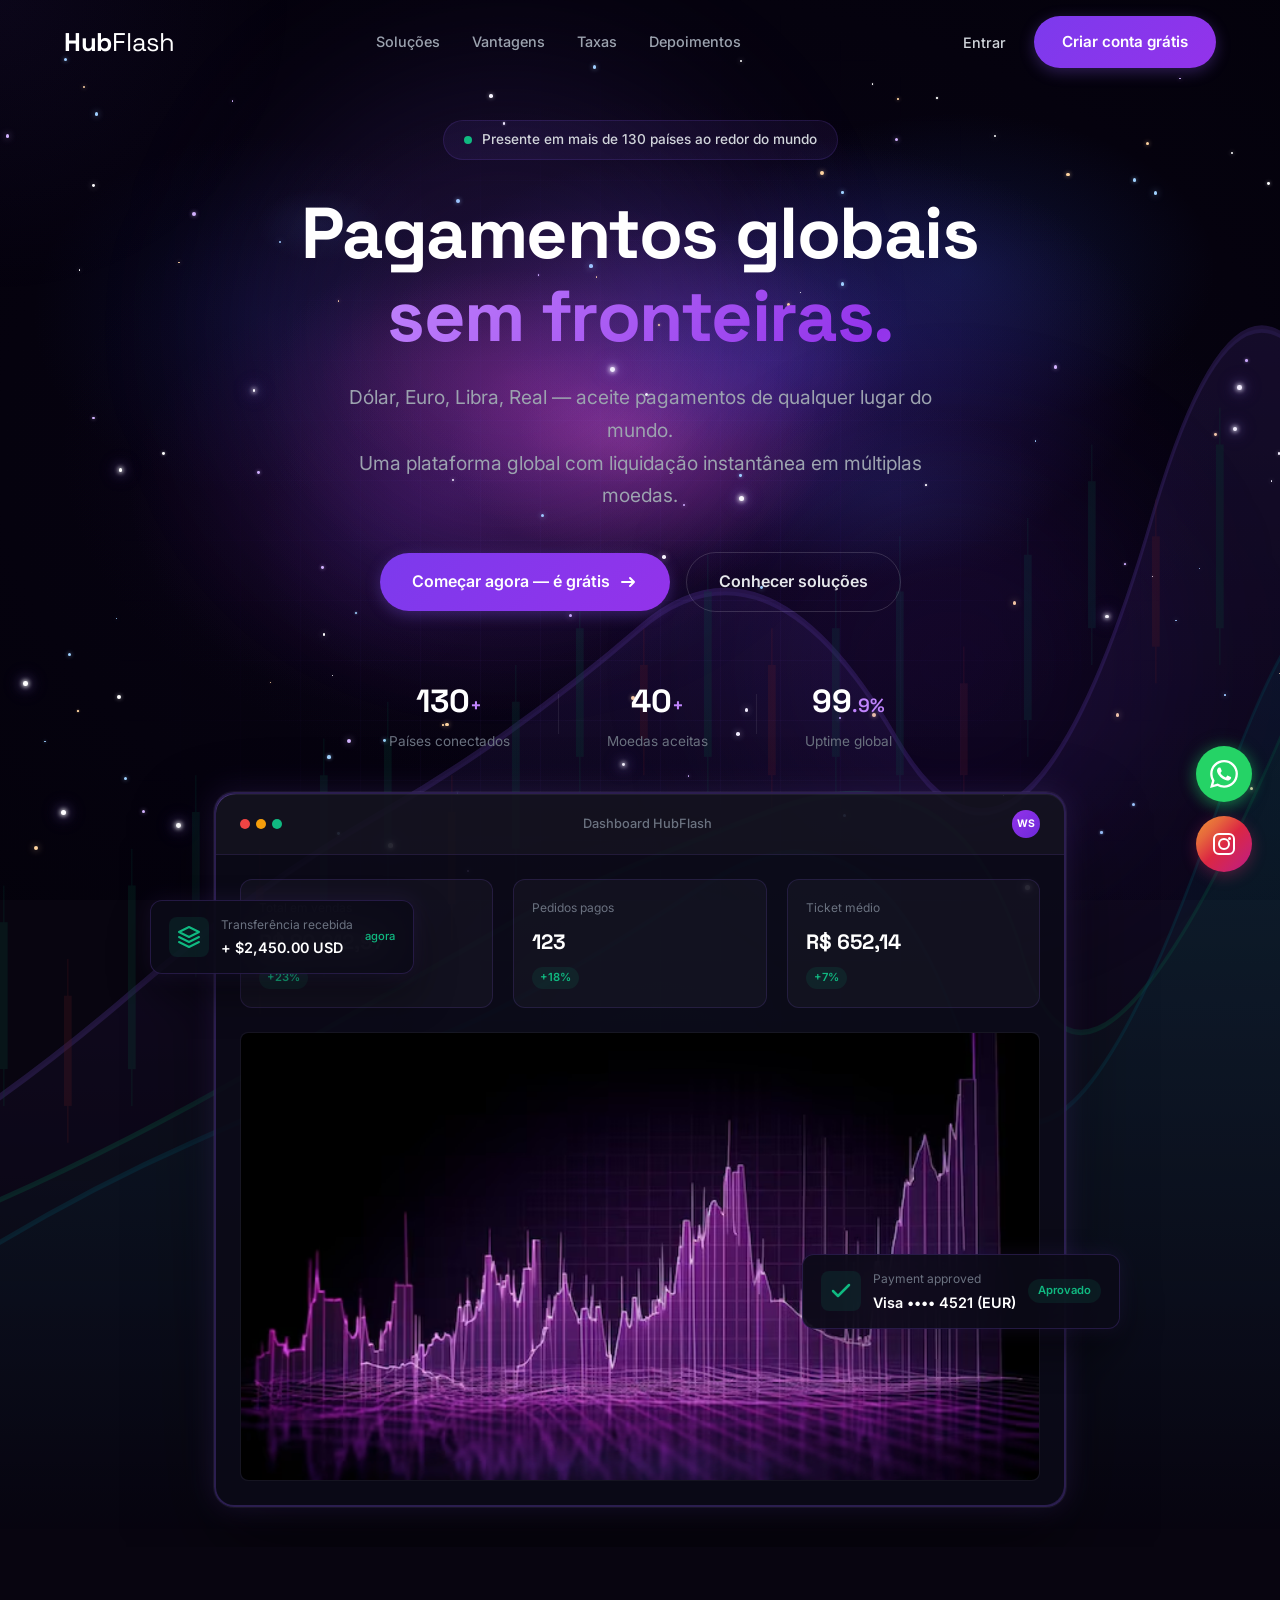
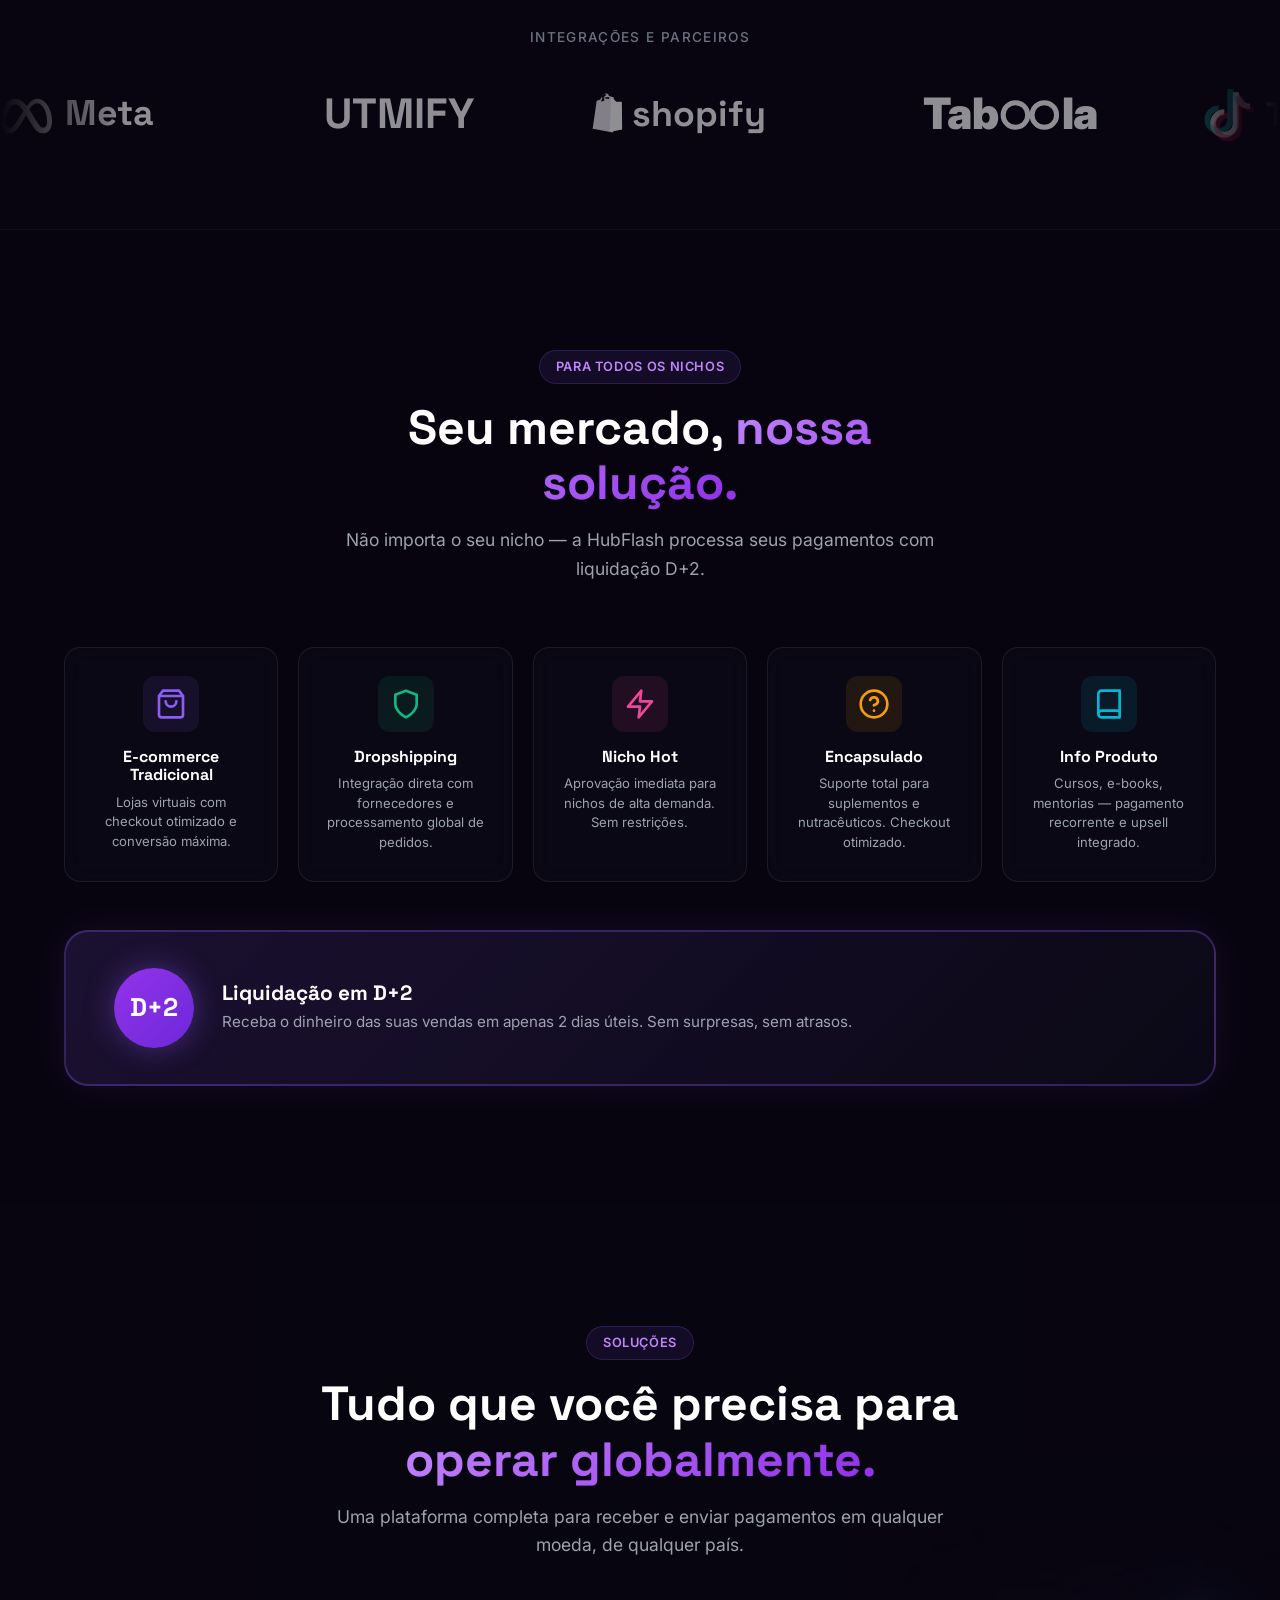
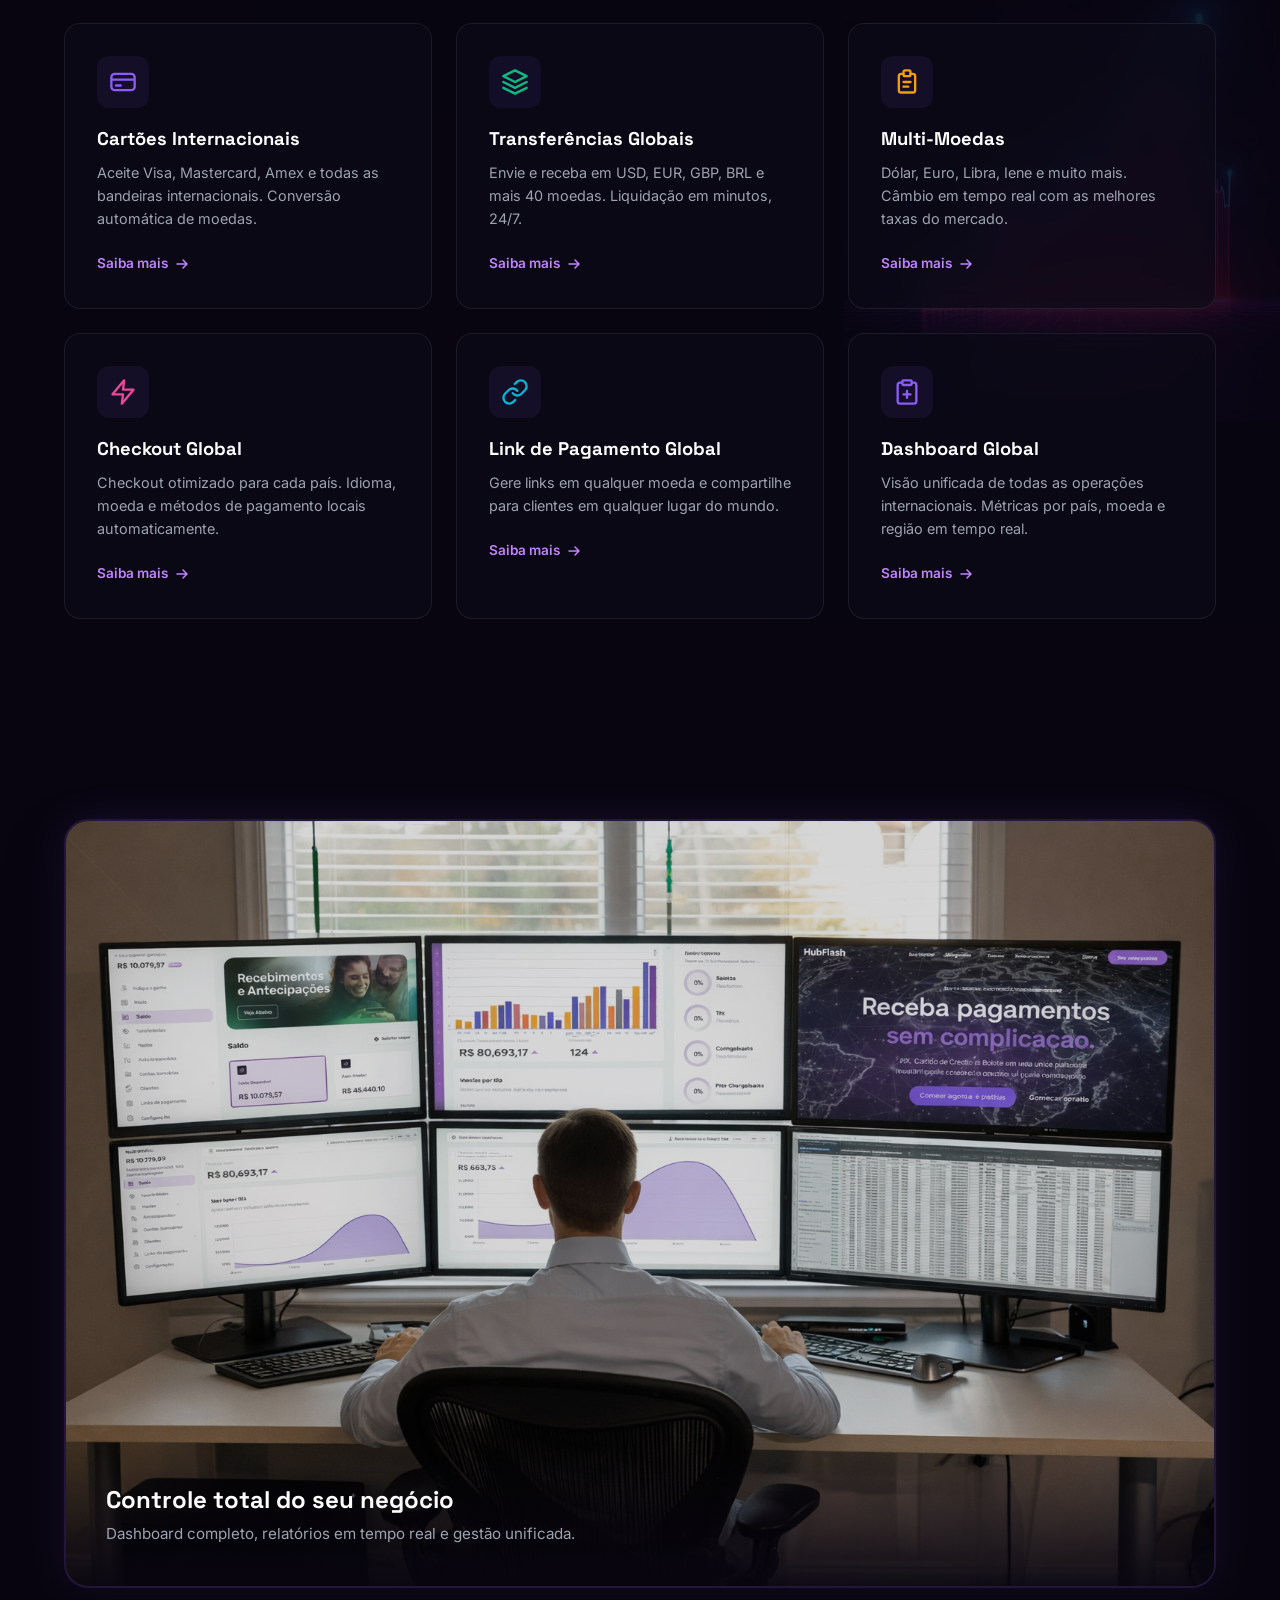
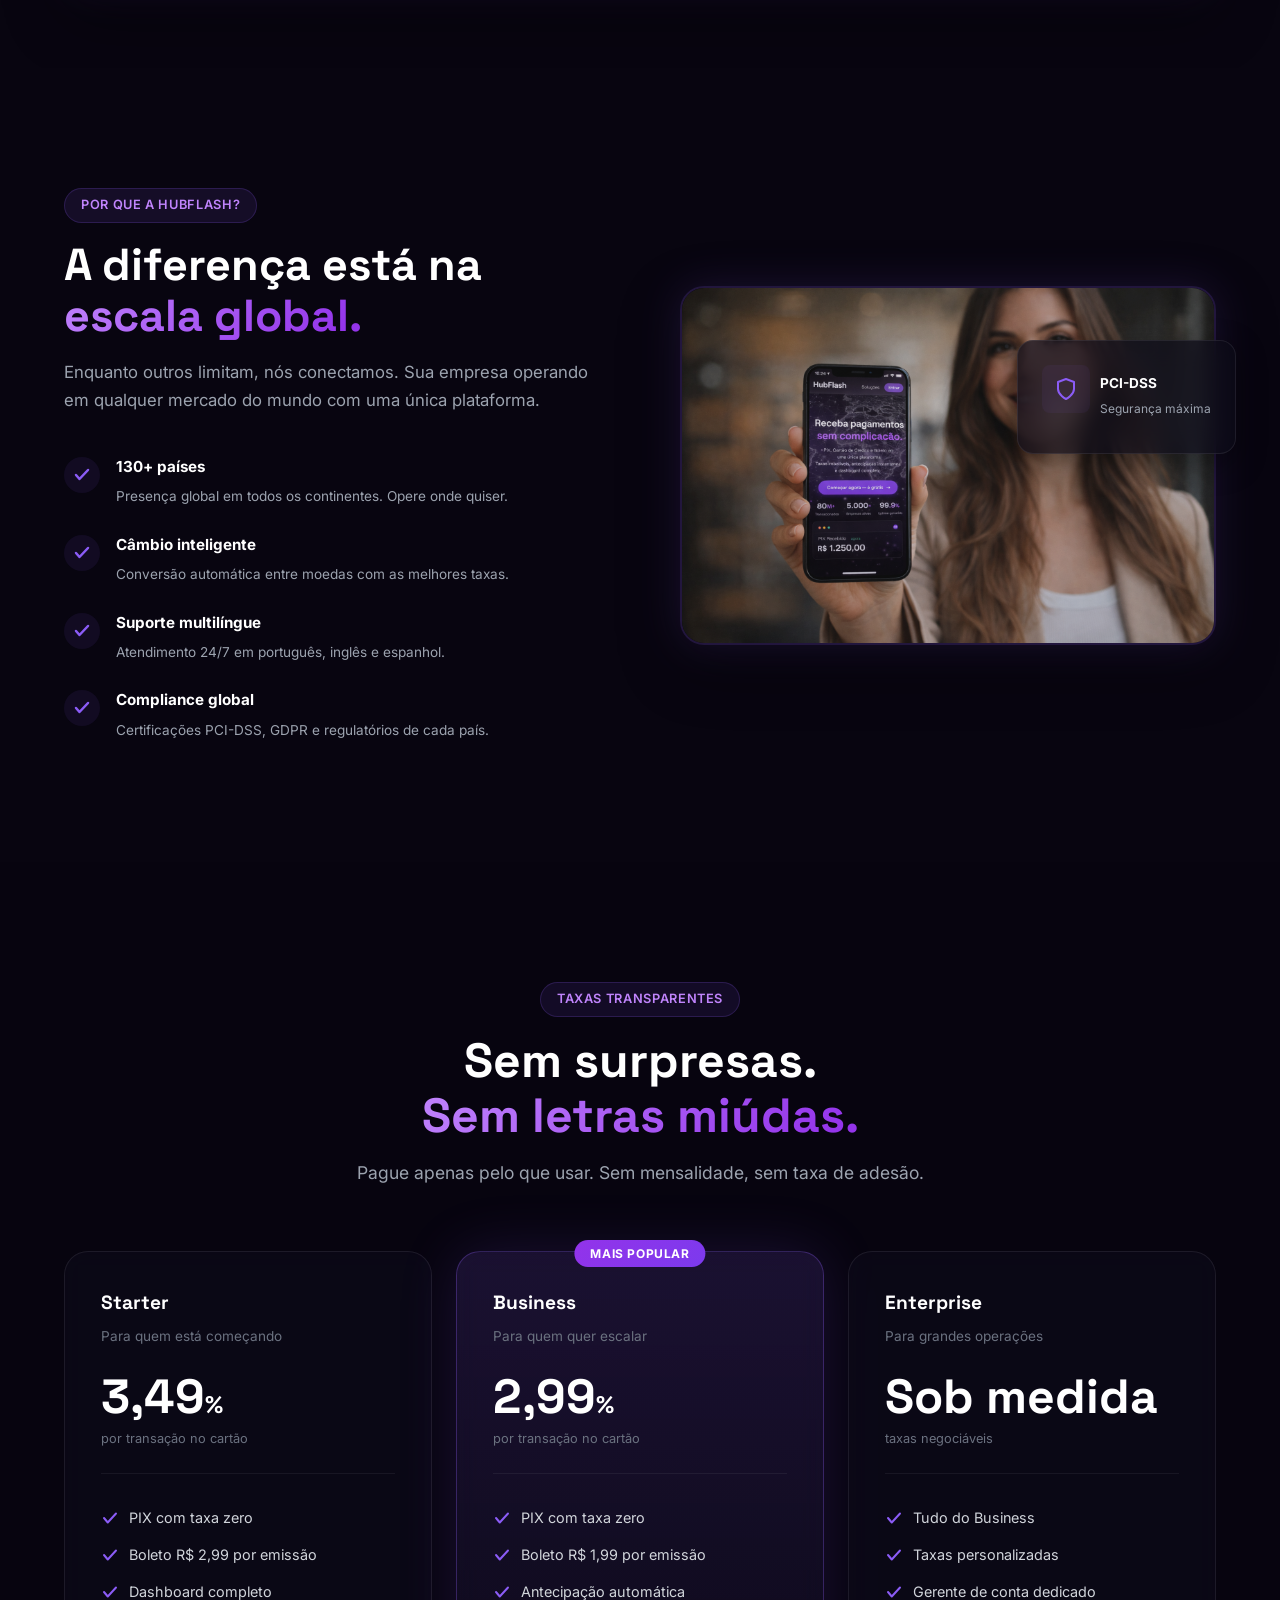
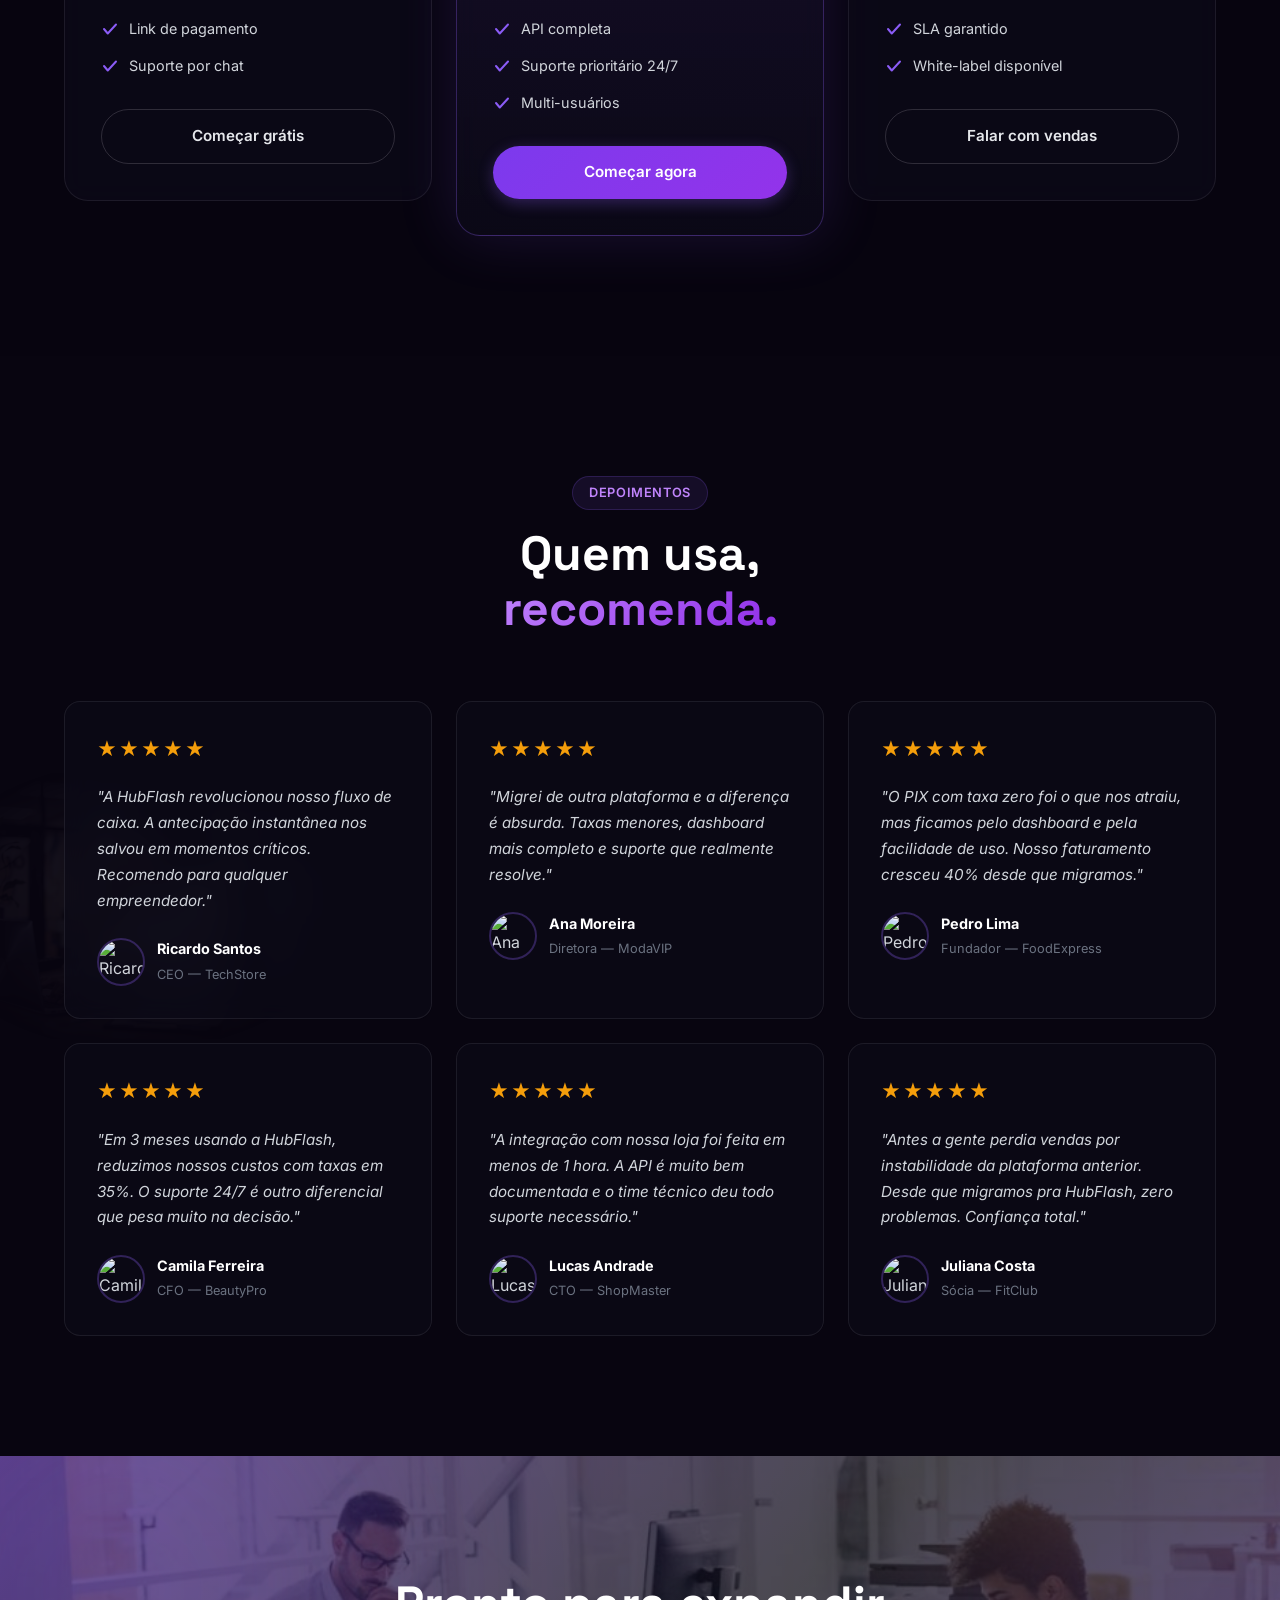
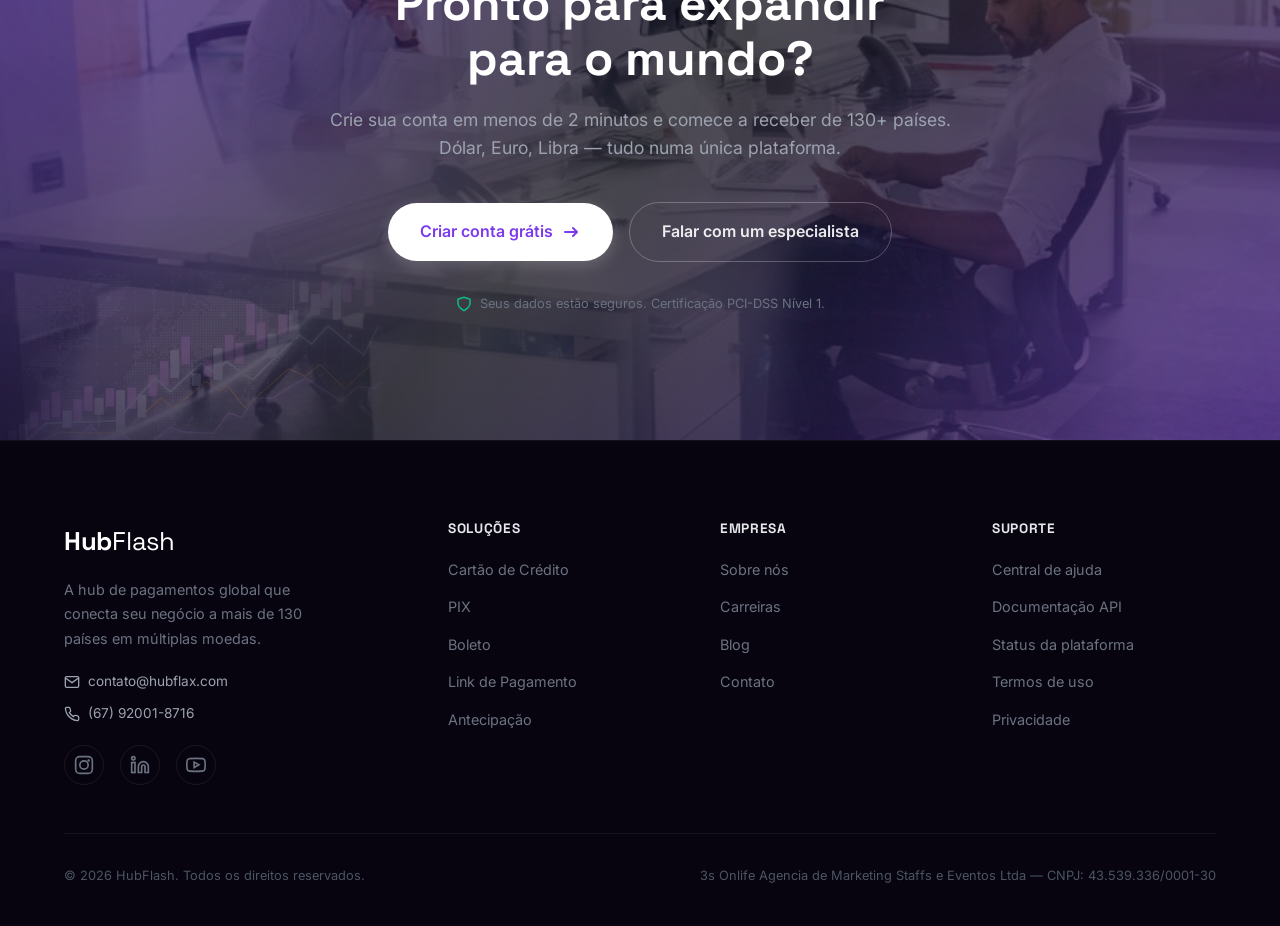
==== commit aef27c5b: "Atualiza rodapé com razão social e CNPJ corretos 3s Onlife Agencia de Marketing Staffs e Eventos Ltd" ====
--- a/index.html
+++ b/index.html
@@ -732,7 +732,7 @@
             </div>
             <div class="footer-bottom">
                 <p>&copy; 2026 HubFlash. Todos os direitos reservados.</p>
-                <p>HubFlash Pagamentos LTDA — CNPJ: XX.XXX.XXX/0001-XX</p>
+                <p>3s Onlife Agencia de Marketing Staffs e Eventos Ltda — CNPJ: 43.539.336/0001-30</p>
             </div>
         </div>
     </footer>
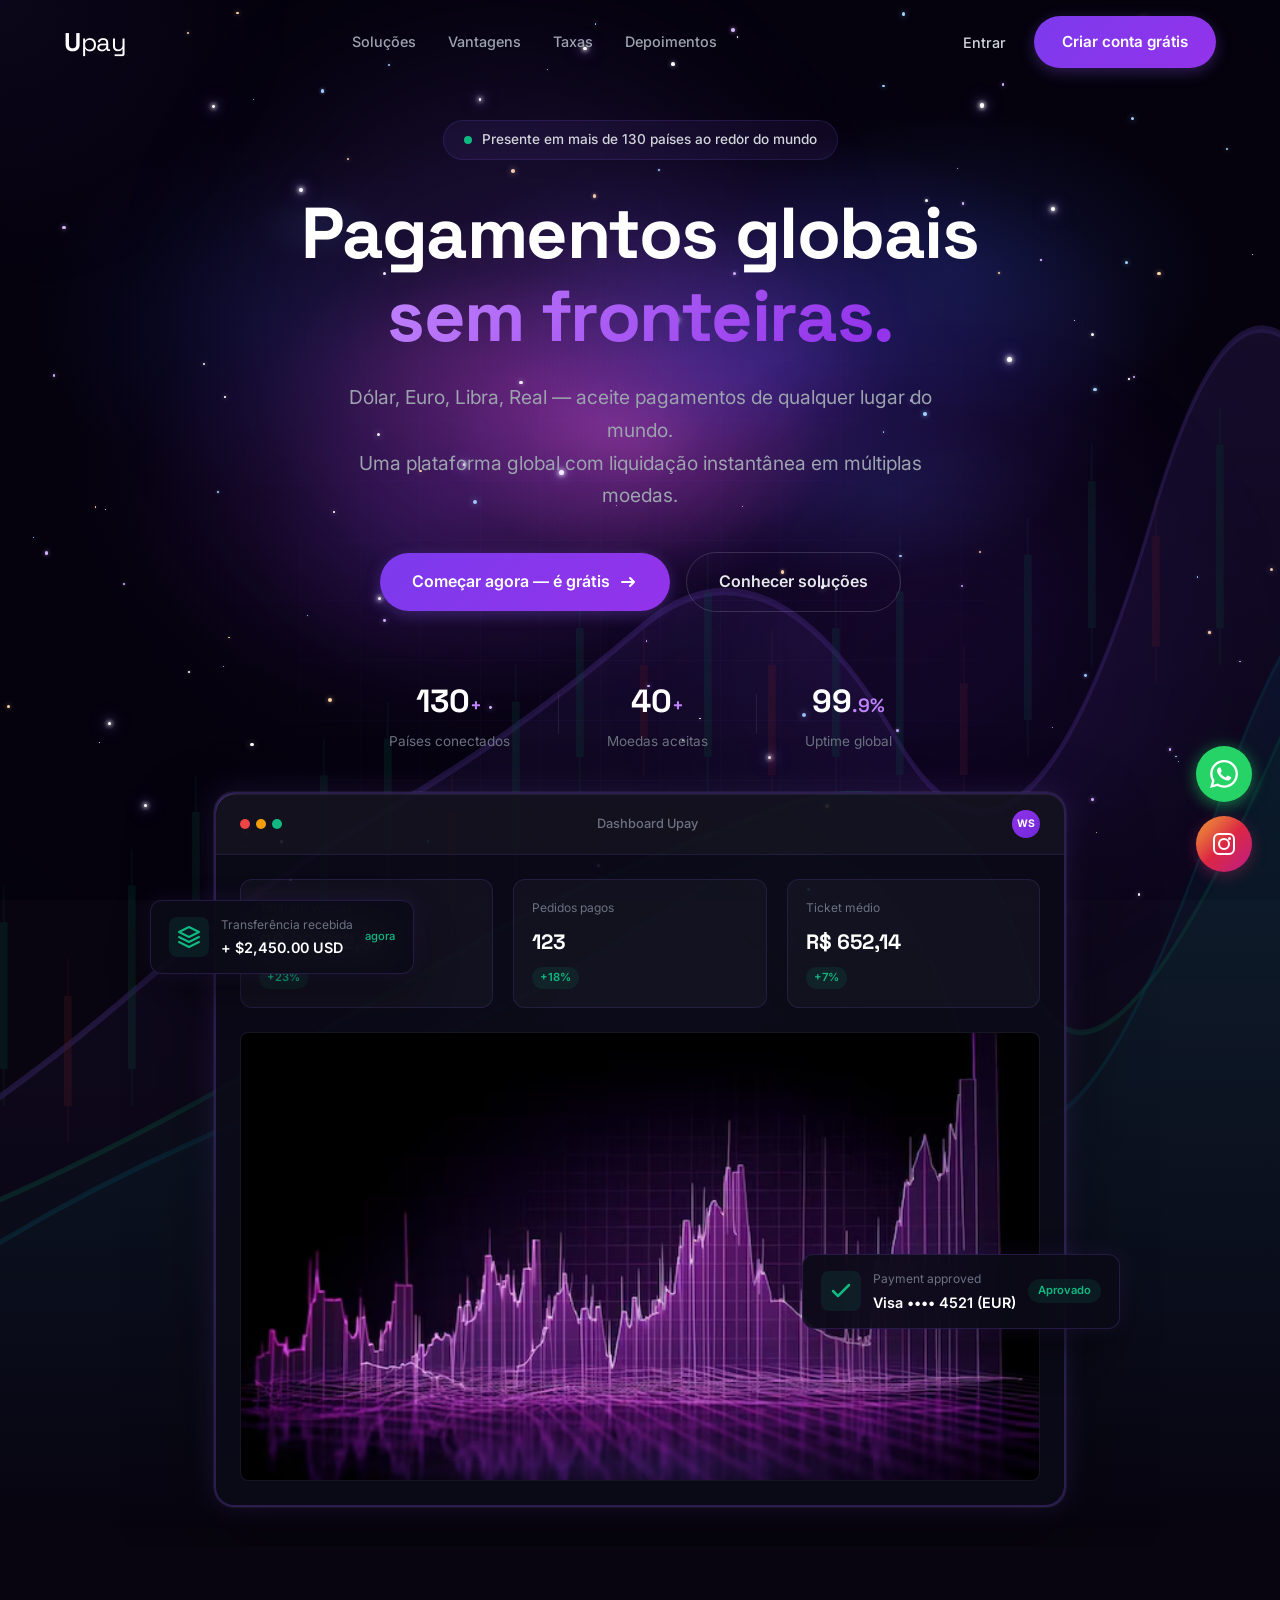
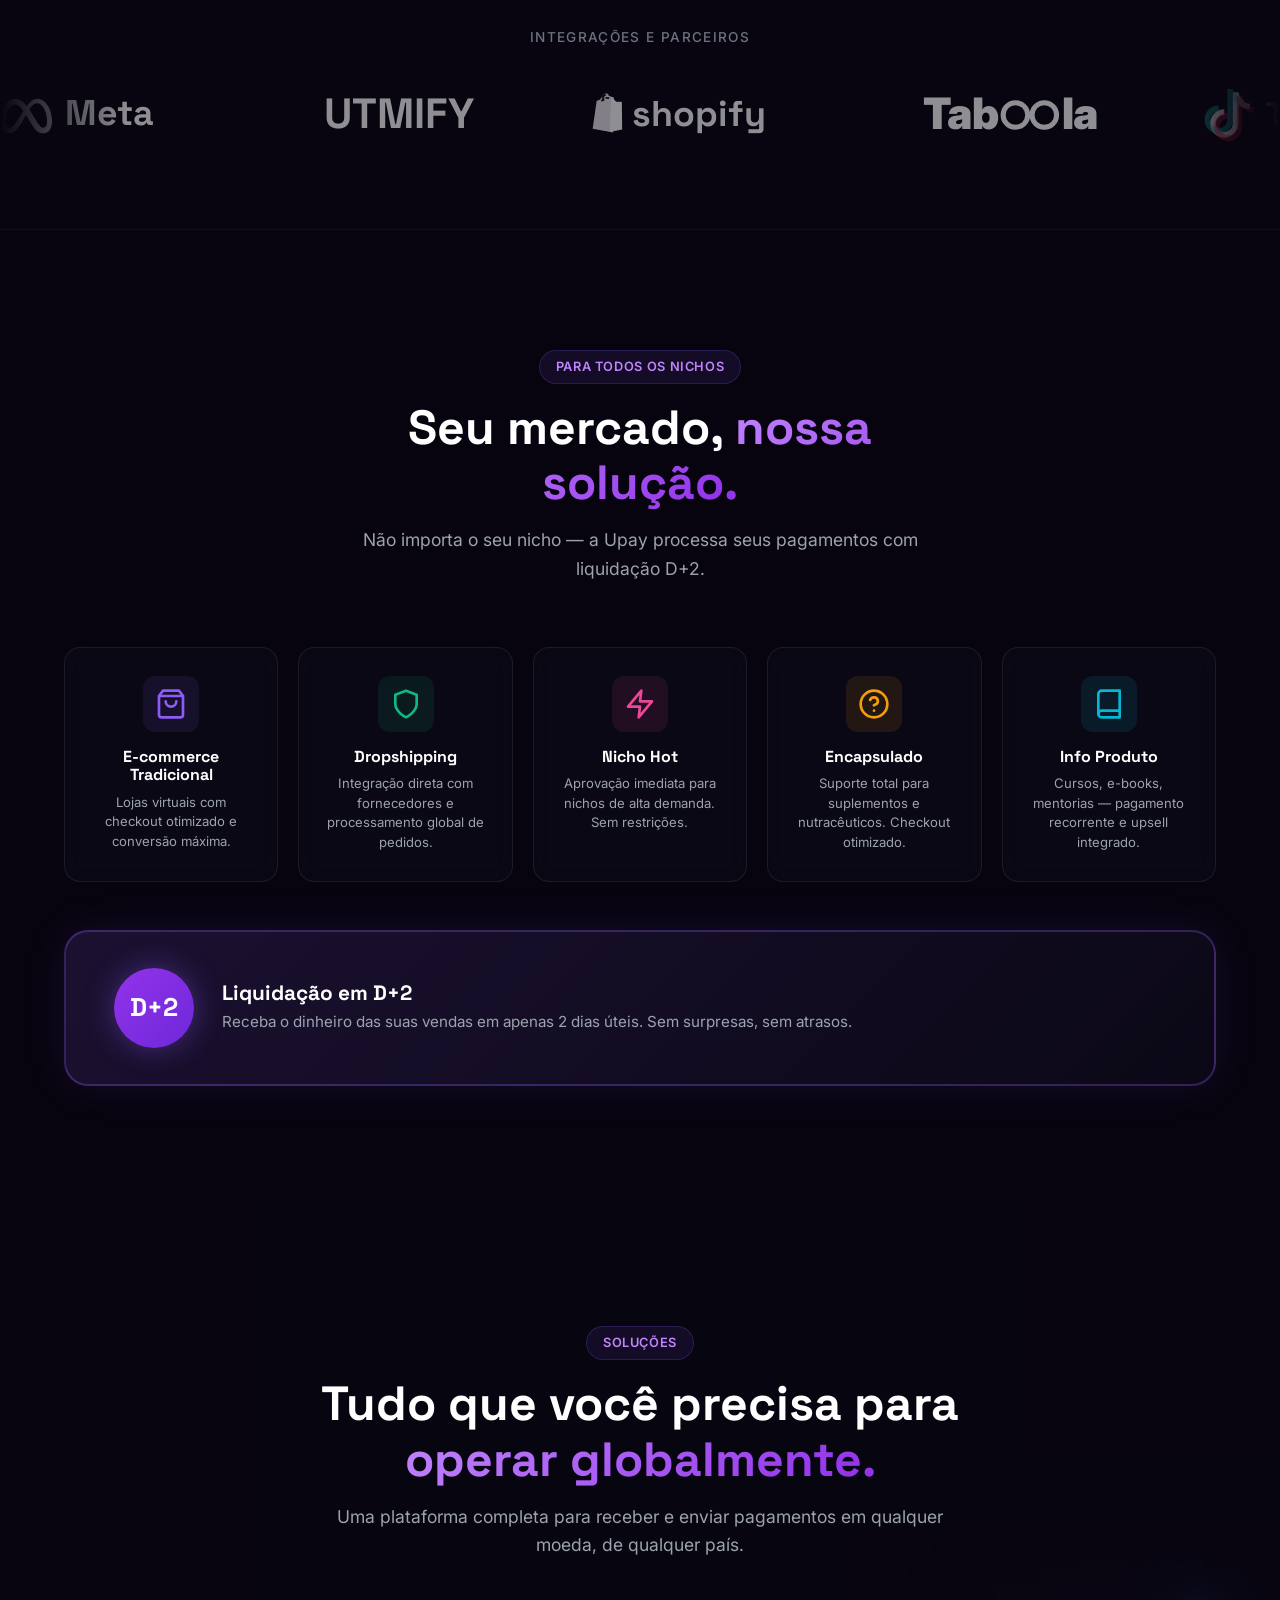
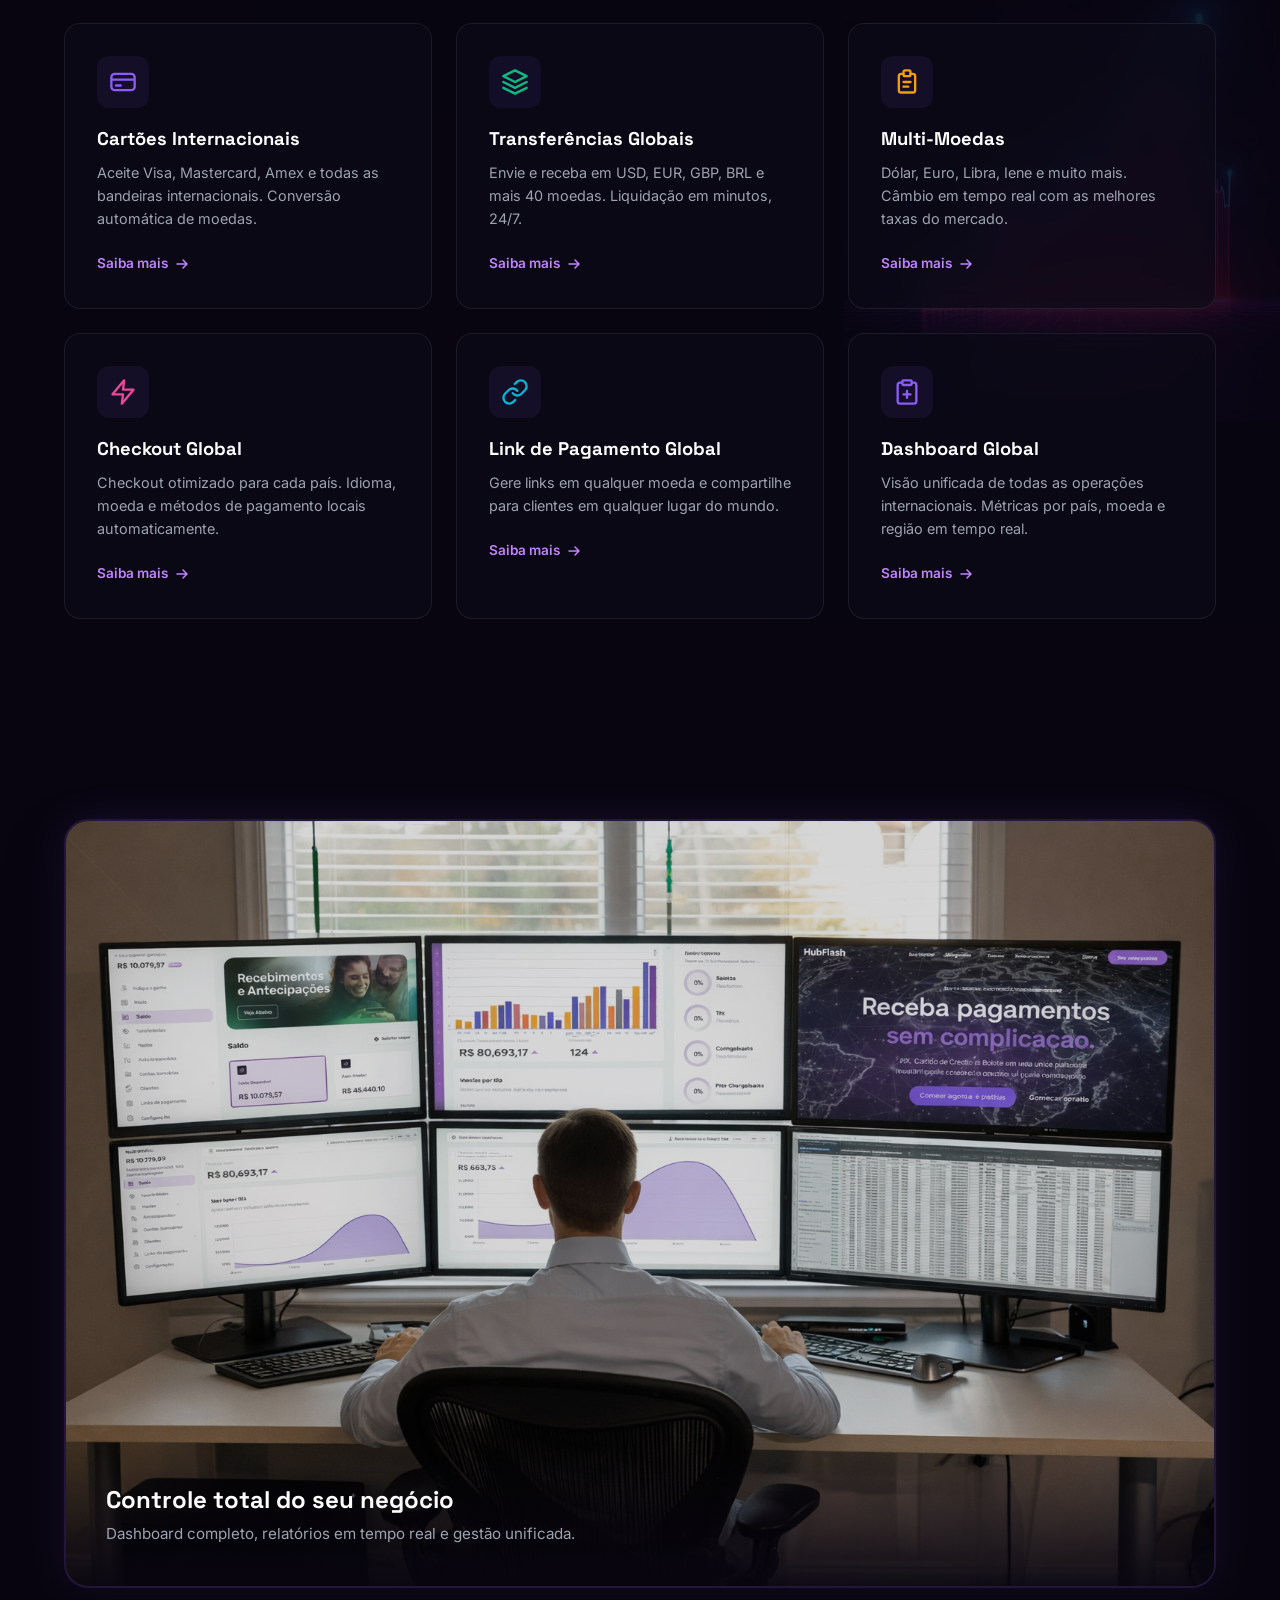
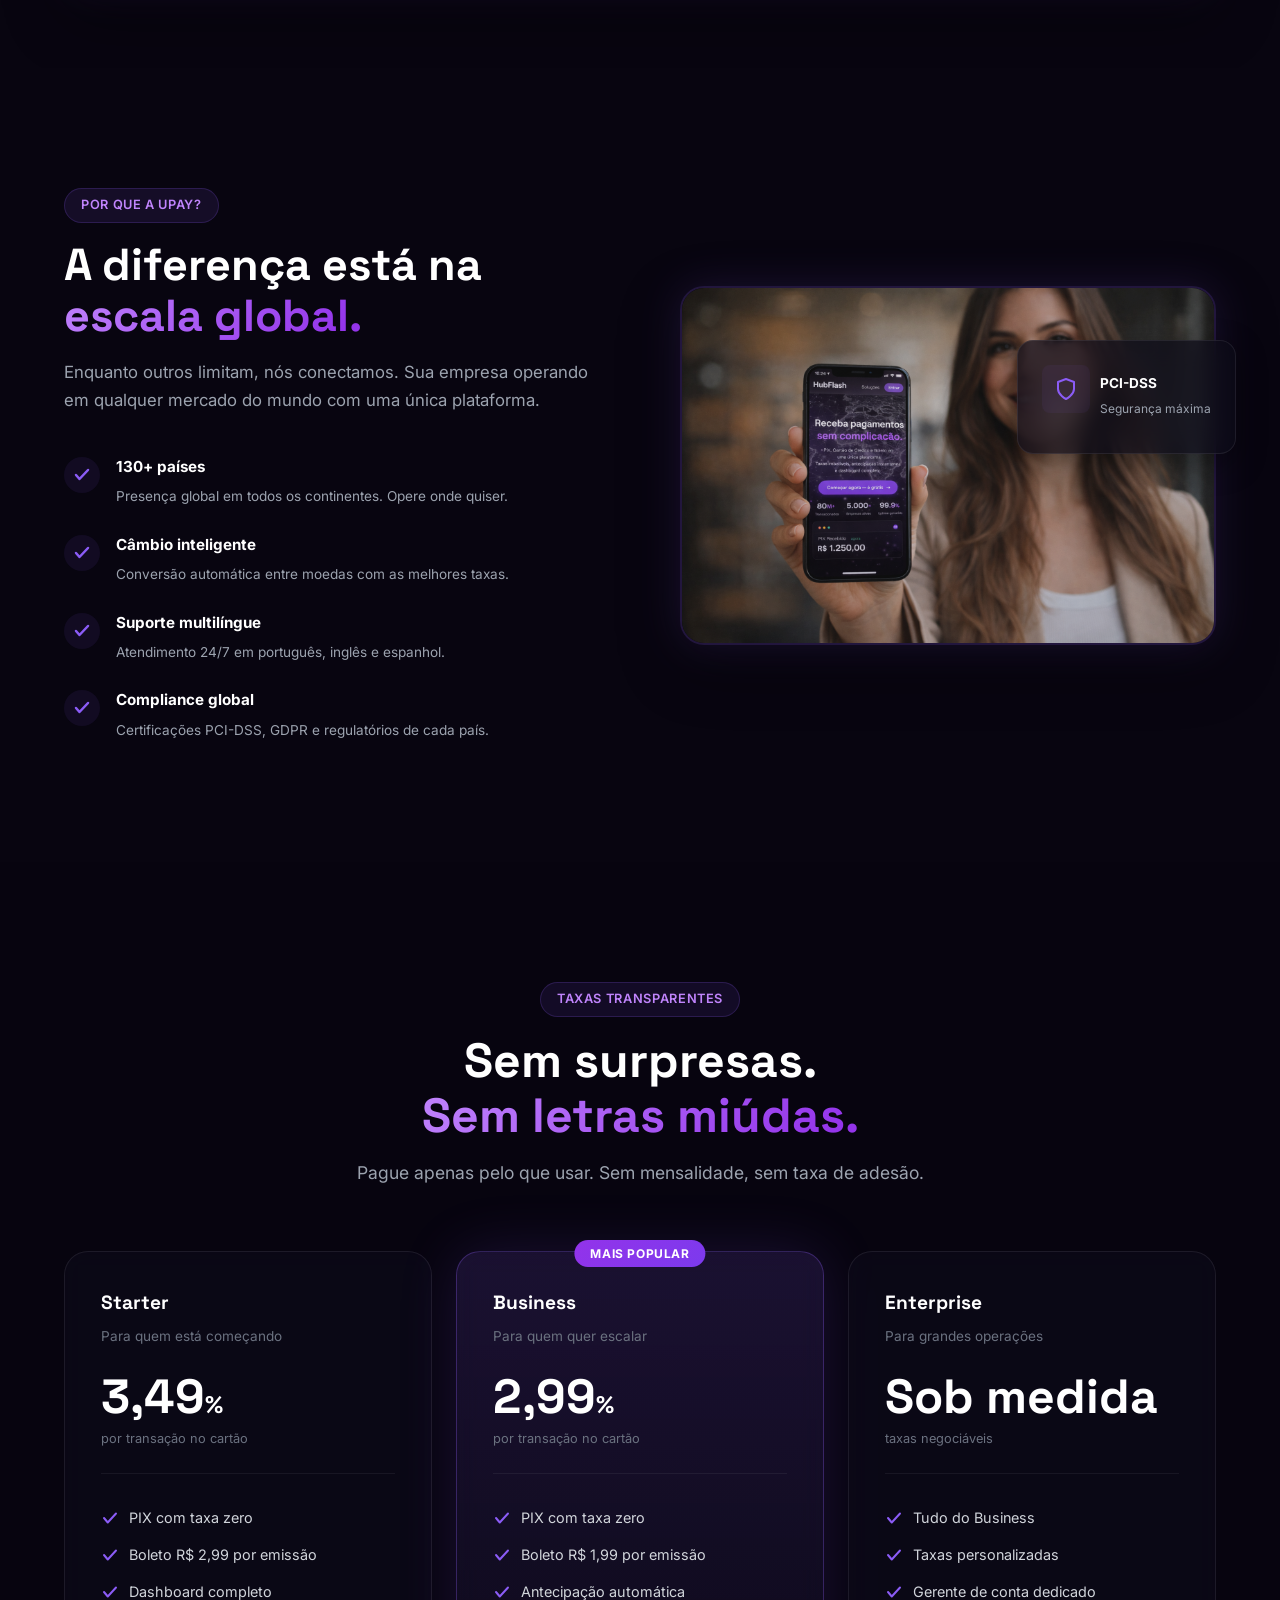
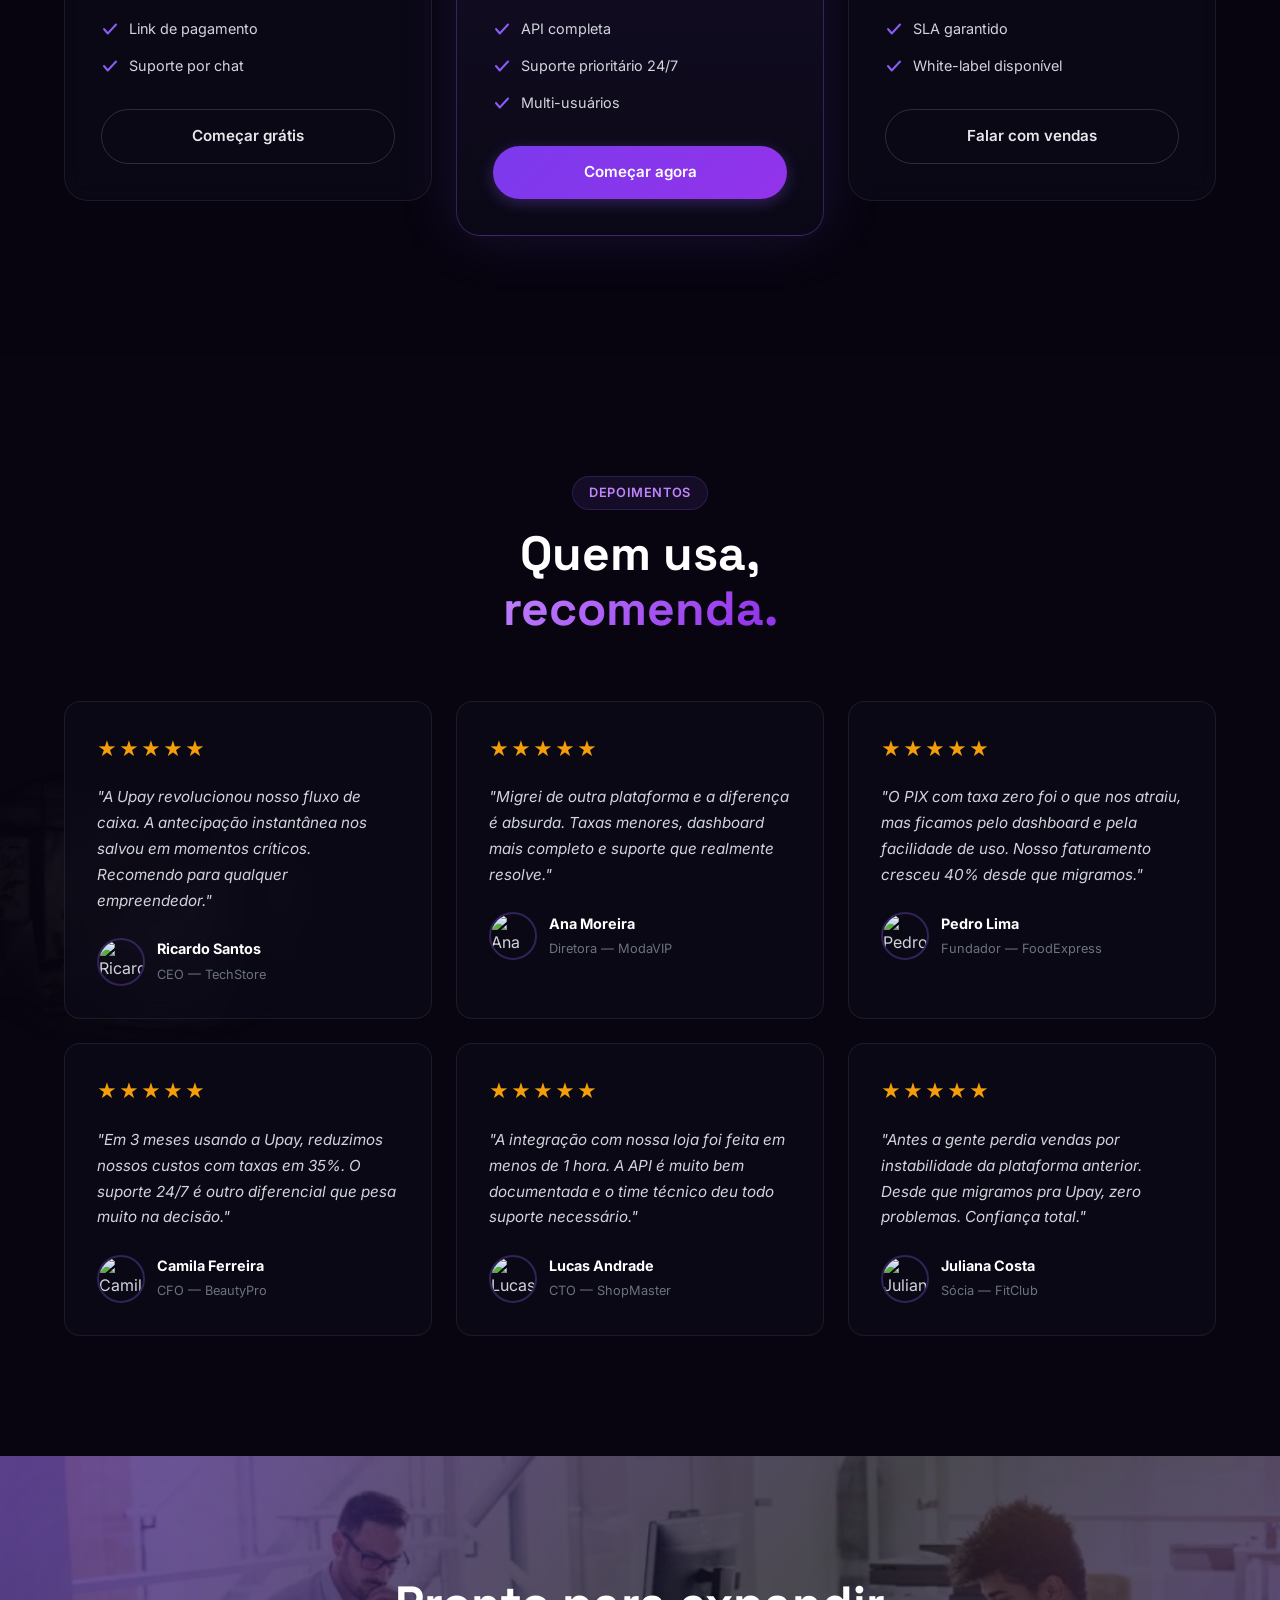
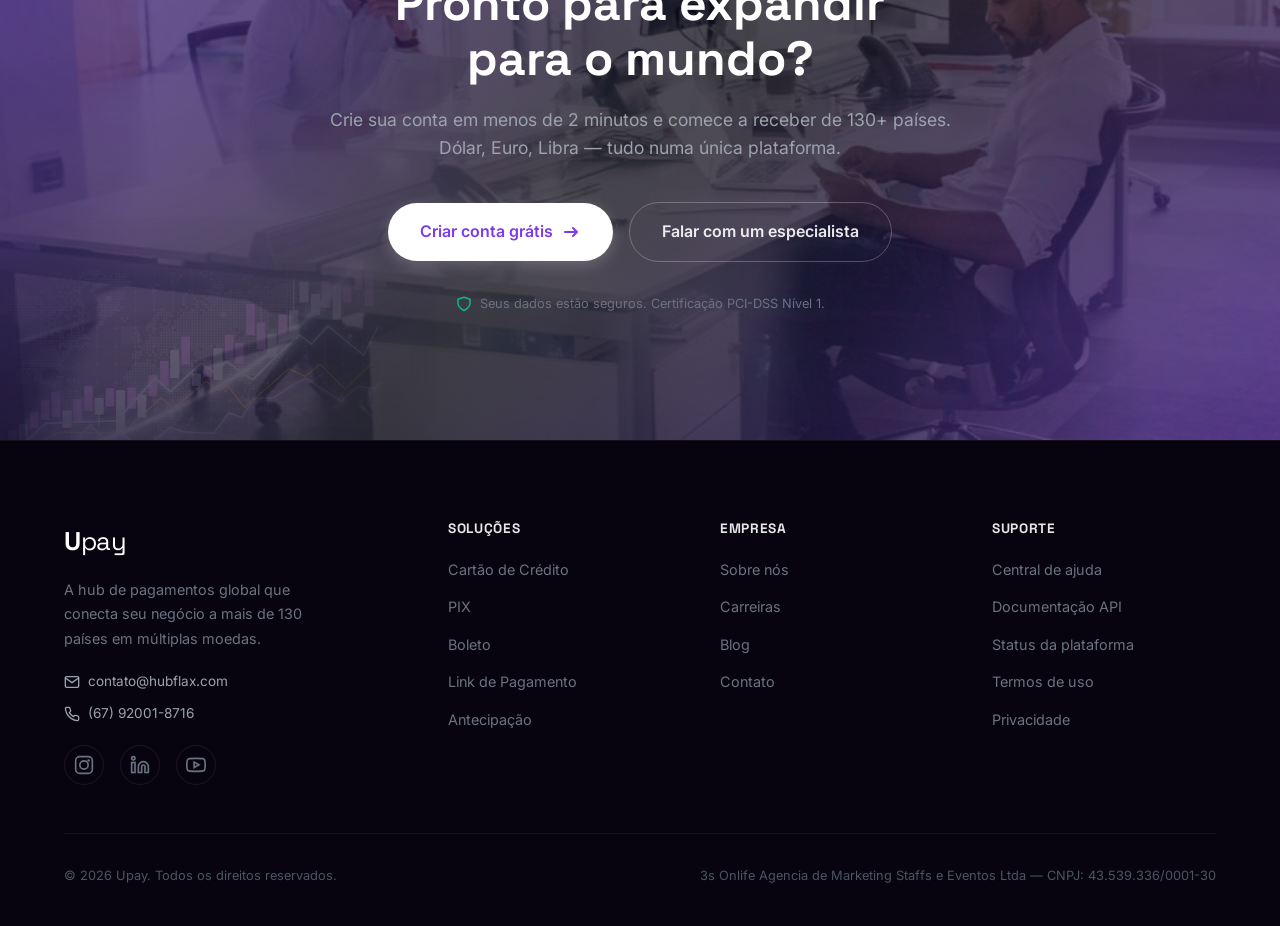
==== commit b98b9e22: "Renomeia HubFlash para Upay em toda a landing page Co-Authored-By: Claude Opus 4.6 (1M context) <nor" ====
--- a/index.html
+++ b/index.html
@@ -3,8 +3,8 @@
 <head>
     <meta charset="UTF-8">
     <meta name="viewport" content="width=device-width, initial-scale=1.0">
-    <title>HubFlash — Hub de Pagamentos Inteligente</title>
-    <meta name="description" content="HubFlash: Receba pagamentos via PIX, Cartão e Boleto com as menores taxas. Antecipação instantânea, dashboard completo e integração em minutos.">
+    <title>Upay — Hub de Pagamentos Inteligente</title>
+    <meta name="description" content="Upay: Receba pagamentos via PIX, Cartão e Boleto com as menores taxas. Antecipação instantânea, dashboard completo e integração em minutos.">
     <link rel="preconnect" href="https://fonts.googleapis.com">
     <link rel="preconnect" href="https://fonts.gstatic.com" crossorigin>
     <link href="https://fonts.googleapis.com/css2?family=Inter:wght@300;400;500;600;700;800;900&family=Space+Grotesk:wght@400;500;600;700&display=swap" rel="stylesheet">
@@ -22,7 +22,7 @@
     <nav class="navbar" id="navbar">
         <div class="container nav-container">
             <a href="#" class="nav-logo">
-                <span class="logo-text"><strong>Hub</strong>Flash</span>
+                <span class="logo-text"><strong>U</strong>pay</span>
             </a>
             <ul class="nav-links" id="navLinks">
                 <li><a href="#solucoes">Soluções</a></li>
@@ -145,7 +145,7 @@
             <div class="dashboard-preview">
                 <div class="dash-header">
                     <div class="dash-dots"><span></span><span></span><span></span></div>
-                    <span class="dash-title">Dashboard HubFlash</span>
+                    <span class="dash-title">Dashboard Upay</span>
                     <div class="dash-avatar">WS</div>
                 </div>
                 <div class="dash-body">
@@ -308,7 +308,7 @@
             <div class="section-header" data-animate="fade-up">
                 <span class="section-tag">Para todos os nichos</span>
                 <h2>Seu mercado, <span class="gradient-text">nossa solução.</span></h2>
-                <p>Não importa o seu nicho — a HubFlash processa seus pagamentos com liquidação D+2.</p>
+                <p>Não importa o seu nicho — a Upay processa seus pagamentos com liquidação D+2.</p>
             </div>
             <div class="niches-grid" data-animate="fade-up" data-delay="100">
                 <div class="niche-card">
@@ -427,7 +427,7 @@
     <section class="showcase-section">
         <div class="container">
             <div class="showcase-wrapper" data-animate="fade-up">
-                <img src="assets/mockup-multimonitor.png" alt="Dashboard HubFlash em múltiplos monitores" class="showcase-img"/>
+                <img src="assets/mockup-multimonitor.png" alt="Dashboard Upay em múltiplos monitores" class="showcase-img"/>
                 <div class="showcase-overlay">
                     <h3>Controle total do seu negócio</h3>
                     <p>Dashboard completo, relatórios em tempo real e gestão unificada.</p>
@@ -441,7 +441,7 @@
         <div class="container">
             <div class="adv-layout">
                 <div class="adv-left" data-animate="fade-right">
-                    <span class="section-tag">Por que a HubFlash?</span>
+                    <span class="section-tag">Por que a Upay?</span>
                     <h2>A diferença está na<br><span class="gradient-text">escala global.</span></h2>
                     <p>Enquanto outros limitam, nós conectamos. Sua empresa operando em qualquer mercado do mundo com uma única plataforma.</p>
                     <div class="adv-list">
@@ -486,7 +486,7 @@
                 <div class="adv-right" data-animate="fade-left">
                     <div class="adv-visual">
                         <div class="adv-image-wrapper">
-                            <img src="assets/mockup-celular.png" alt="App HubFlash no celular" class="adv-photo"/>
+                            <img src="assets/mockup-celular.png" alt="App Upay no celular" class="adv-photo"/>
                         </div>
                         <div class="adv-badges">
                             <div class="av-card av-card-floating">
@@ -582,7 +582,7 @@
             <div class="testimonials-grid">
                 <div class="testimonial-card" data-animate="fade-up" data-delay="0">
                     <div class="tc-stars"><span>&#9733;&#9733;&#9733;&#9733;&#9733;</span></div>
-                    <p class="tc-text">"A HubFlash revolucionou nosso fluxo de caixa. A antecipação instantânea nos salvou em momentos críticos. Recomendo para qualquer empreendedor."</p>
+                    <p class="tc-text">"A Upay revolucionou nosso fluxo de caixa. A antecipação instantânea nos salvou em momentos críticos. Recomendo para qualquer empreendedor."</p>
                     <div class="tc-author">
                         <img src="https://randomuser.me/api/portraits/men/32.jpg" alt="Ricardo Santos" class="tc-photo"/>
                         <div>
@@ -615,7 +615,7 @@
                 </div>
                 <div class="testimonial-card" data-animate="fade-up" data-delay="0">
                     <div class="tc-stars"><span>&#9733;&#9733;&#9733;&#9733;&#9733;</span></div>
-                    <p class="tc-text">"Em 3 meses usando a HubFlash, reduzimos nossos custos com taxas em 35%. O suporte 24/7 é outro diferencial que pesa muito na decisão."</p>
+                    <p class="tc-text">"Em 3 meses usando a Upay, reduzimos nossos custos com taxas em 35%. O suporte 24/7 é outro diferencial que pesa muito na decisão."</p>
                     <div class="tc-author">
                         <img src="https://randomuser.me/api/portraits/women/68.jpg" alt="Camila Ferreira" class="tc-photo"/>
                         <div>
@@ -637,7 +637,7 @@
                 </div>
                 <div class="testimonial-card" data-animate="fade-up" data-delay="200">
                     <div class="tc-stars"><span>&#9733;&#9733;&#9733;&#9733;&#9733;</span></div>
-                    <p class="tc-text">"Antes a gente perdia vendas por instabilidade da plataforma anterior. Desde que migramos pra HubFlash, zero problemas. Confiança total."</p>
+                    <p class="tc-text">"Antes a gente perdia vendas por instabilidade da plataforma anterior. Desde que migramos pra Upay, zero problemas. Confiança total."</p>
                     <div class="tc-author">
                         <img src="https://randomuser.me/api/portraits/women/90.jpg" alt="Juliana Costa" class="tc-photo"/>
                         <div>
@@ -681,7 +681,7 @@
             <div class="footer-grid">
                 <div class="footer-brand">
                     <a href="#" class="nav-logo">
-                        <span class="logo-text"><strong>Hub</strong>Flash</span>
+                        <span class="logo-text"><strong>U</strong>pay</span>
                     </a>
                     <p>A hub de pagamentos global que conecta seu negócio a mais de 130 países em múltiplas moedas.</p>
                     <div class="footer-contact">
@@ -731,7 +731,7 @@
                 </div>
             </div>
             <div class="footer-bottom">
-                <p>&copy; 2026 HubFlash. Todos os direitos reservados.</p>
+                <p>&copy; 2026 Upay. Todos os direitos reservados.</p>
                 <p>3s Onlife Agencia de Marketing Staffs e Eventos Ltda — CNPJ: 43.539.336/0001-30</p>
             </div>
         </div>
@@ -742,7 +742,7 @@
         <a href="https://wa.me/5567920018716" target="_blank" rel="noopener" class="float-btn float-whatsapp" aria-label="WhatsApp">
             <svg width="28" height="28" viewBox="0 0 24 24" fill="#fff"><path d="M17.472 14.382c-.297-.149-1.758-.867-2.03-.967-.273-.099-.471-.148-.67.15-.197.297-.767.966-.94 1.164-.173.199-.347.223-.644.075-.297-.15-1.255-.463-2.39-1.475-.883-.788-1.48-1.761-1.653-2.059-.173-.297-.018-.458.13-.606.134-.133.298-.347.446-.52.149-.174.198-.298.298-.497.099-.198.05-.371-.025-.52-.075-.149-.669-1.612-.916-2.207-.242-.579-.487-.5-.669-.51-.173-.008-.371-.01-.57-.01-.198 0-.52.074-.792.372-.272.297-1.04 1.016-1.04 2.479 0 1.462 1.065 2.875 1.213 3.074.149.198 2.096 3.2 5.077 4.487.709.306 1.262.489 1.694.625.712.227 1.36.195 1.871.118.571-.085 1.758-.719 2.006-1.413.248-.694.248-1.289.173-1.413-.074-.124-.272-.198-.57-.347m-5.421 7.403h-.004a9.87 9.87 0 01-5.031-1.378l-.361-.214-3.741.982.998-3.648-.235-.374a9.86 9.86 0 01-1.51-5.26c.001-5.45 4.436-9.884 9.888-9.884 2.64 0 5.122 1.03 6.988 2.898a9.825 9.825 0 012.893 6.994c-.003 5.45-4.437 9.884-9.885 9.884m8.413-18.297A11.815 11.815 0 0012.05 0C5.495 0 .16 5.335.157 11.892c0 2.096.547 4.142 1.588 5.945L.057 24l6.305-1.654a11.882 11.882 0 005.683 1.448h.005c6.554 0 11.89-5.335 11.893-11.893a11.821 11.821 0 00-3.48-8.413z"/></svg>
         </a>
-        <a href="https://instagram.com/Hubflashpay" target="_blank" rel="noopener" class="float-btn float-instagram" aria-label="Instagram">
+        <a href="https://instagram.com/Upay" target="_blank" rel="noopener" class="float-btn float-instagram" aria-label="Instagram">
             <svg width="24" height="24" viewBox="0 0 24 24" fill="none"><rect x="2" y="2" width="20" height="20" rx="5" stroke="#fff" stroke-width="2"/><circle cx="12" cy="12" r="5" stroke="#fff" stroke-width="2"/><circle cx="17.5" cy="6.5" r="1.5" fill="#fff"/></svg>
         </a>
     </div>
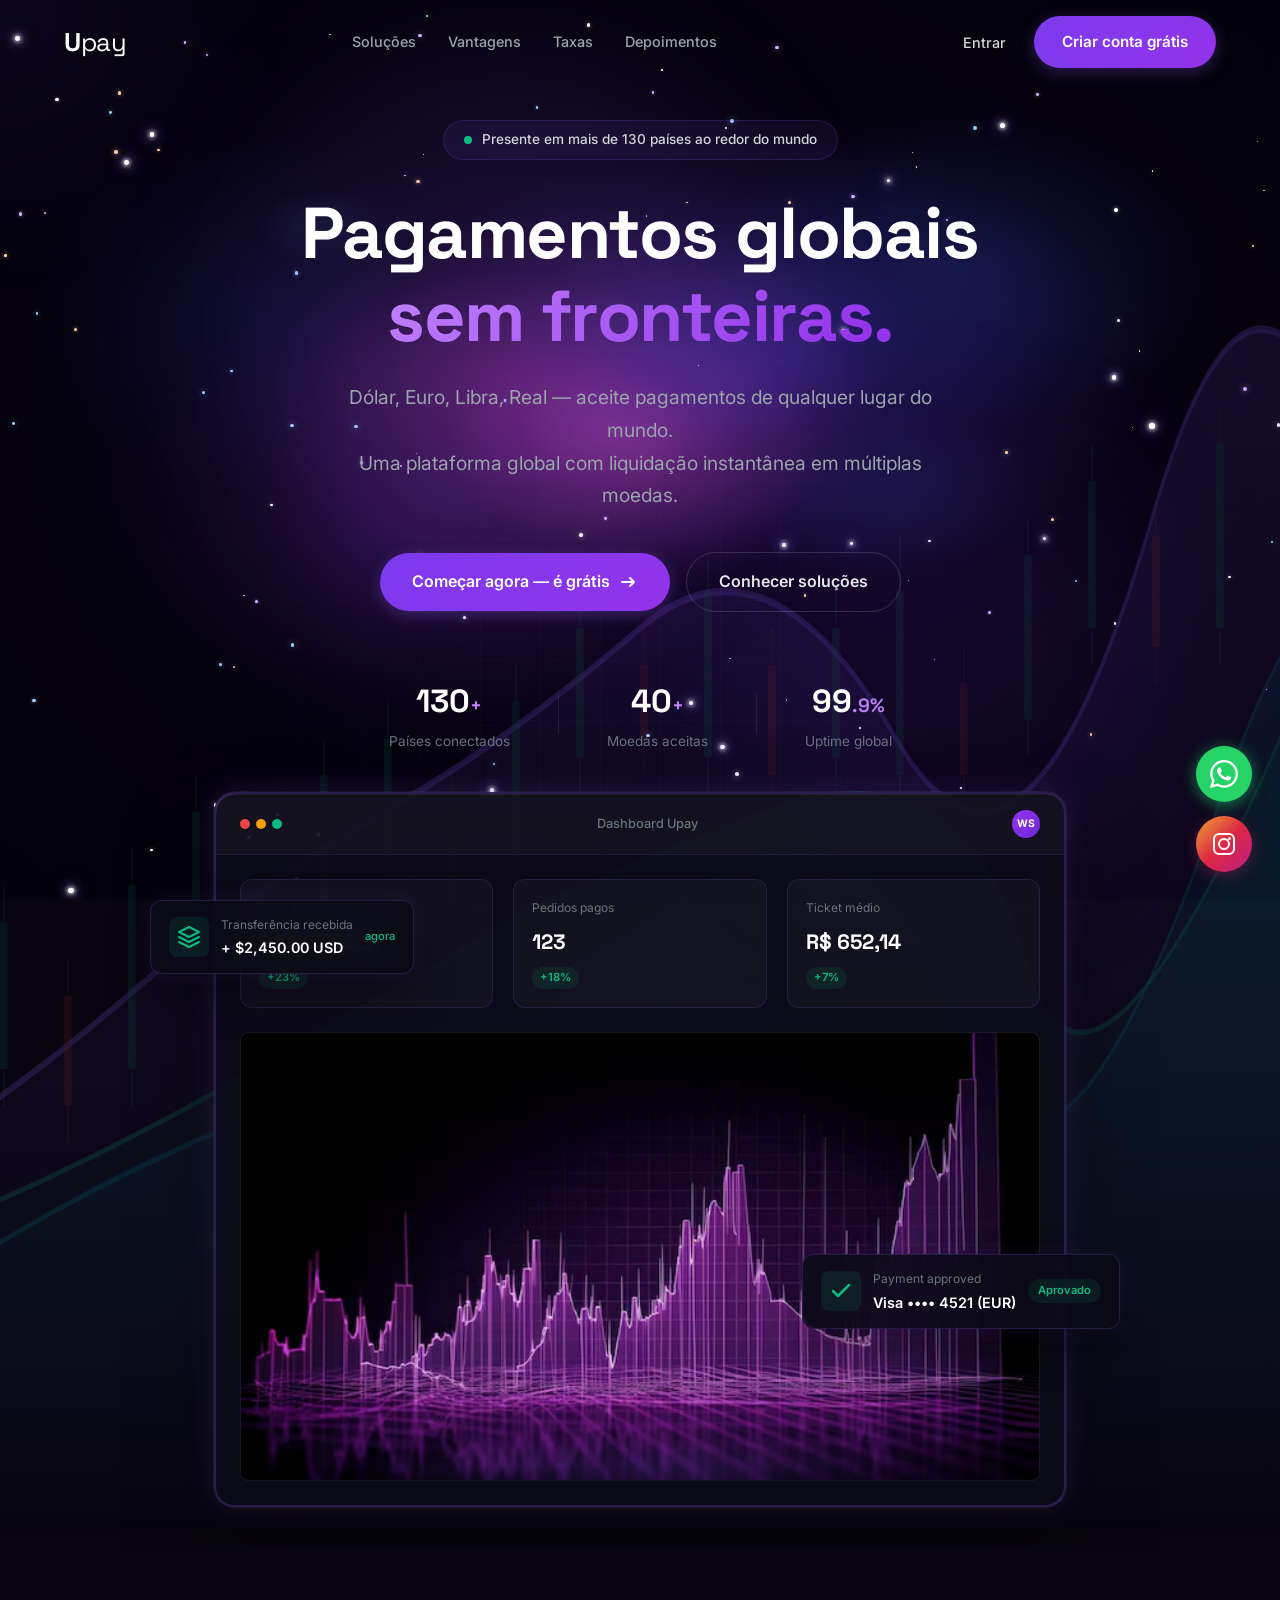
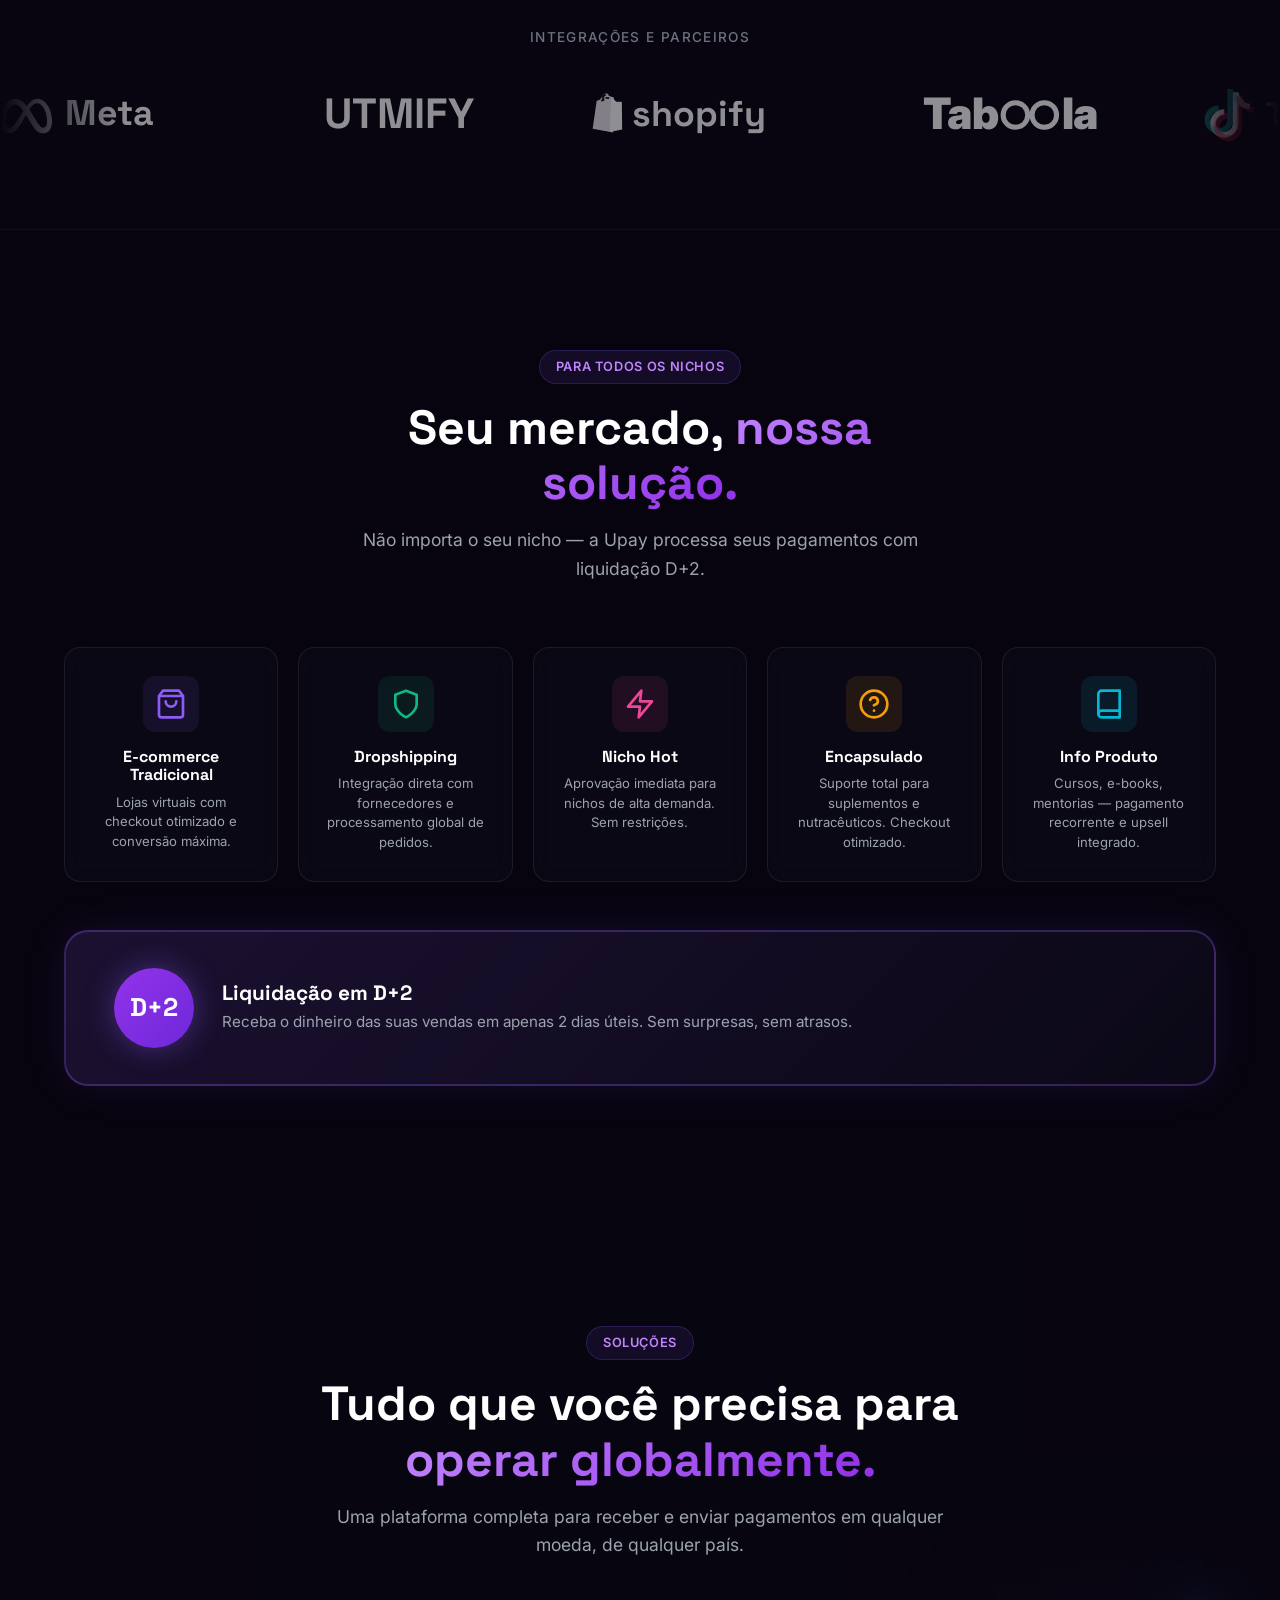
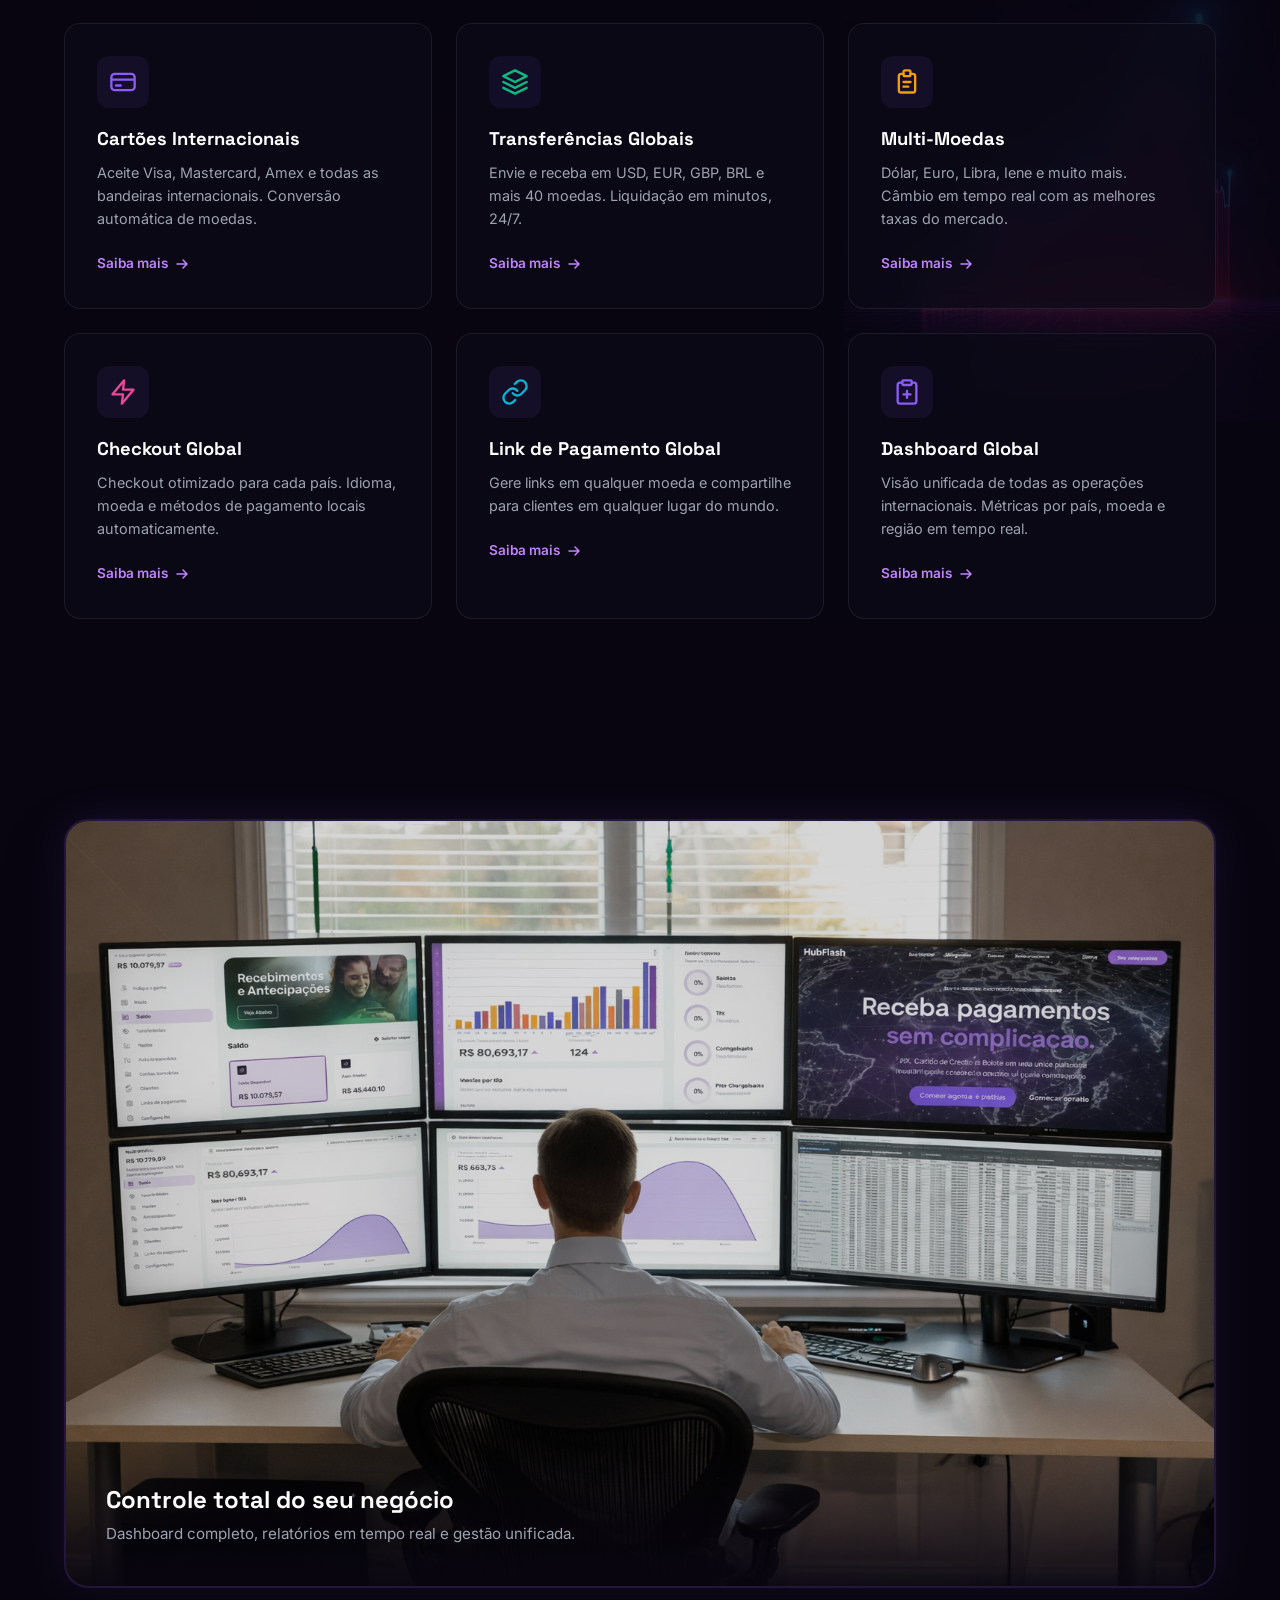
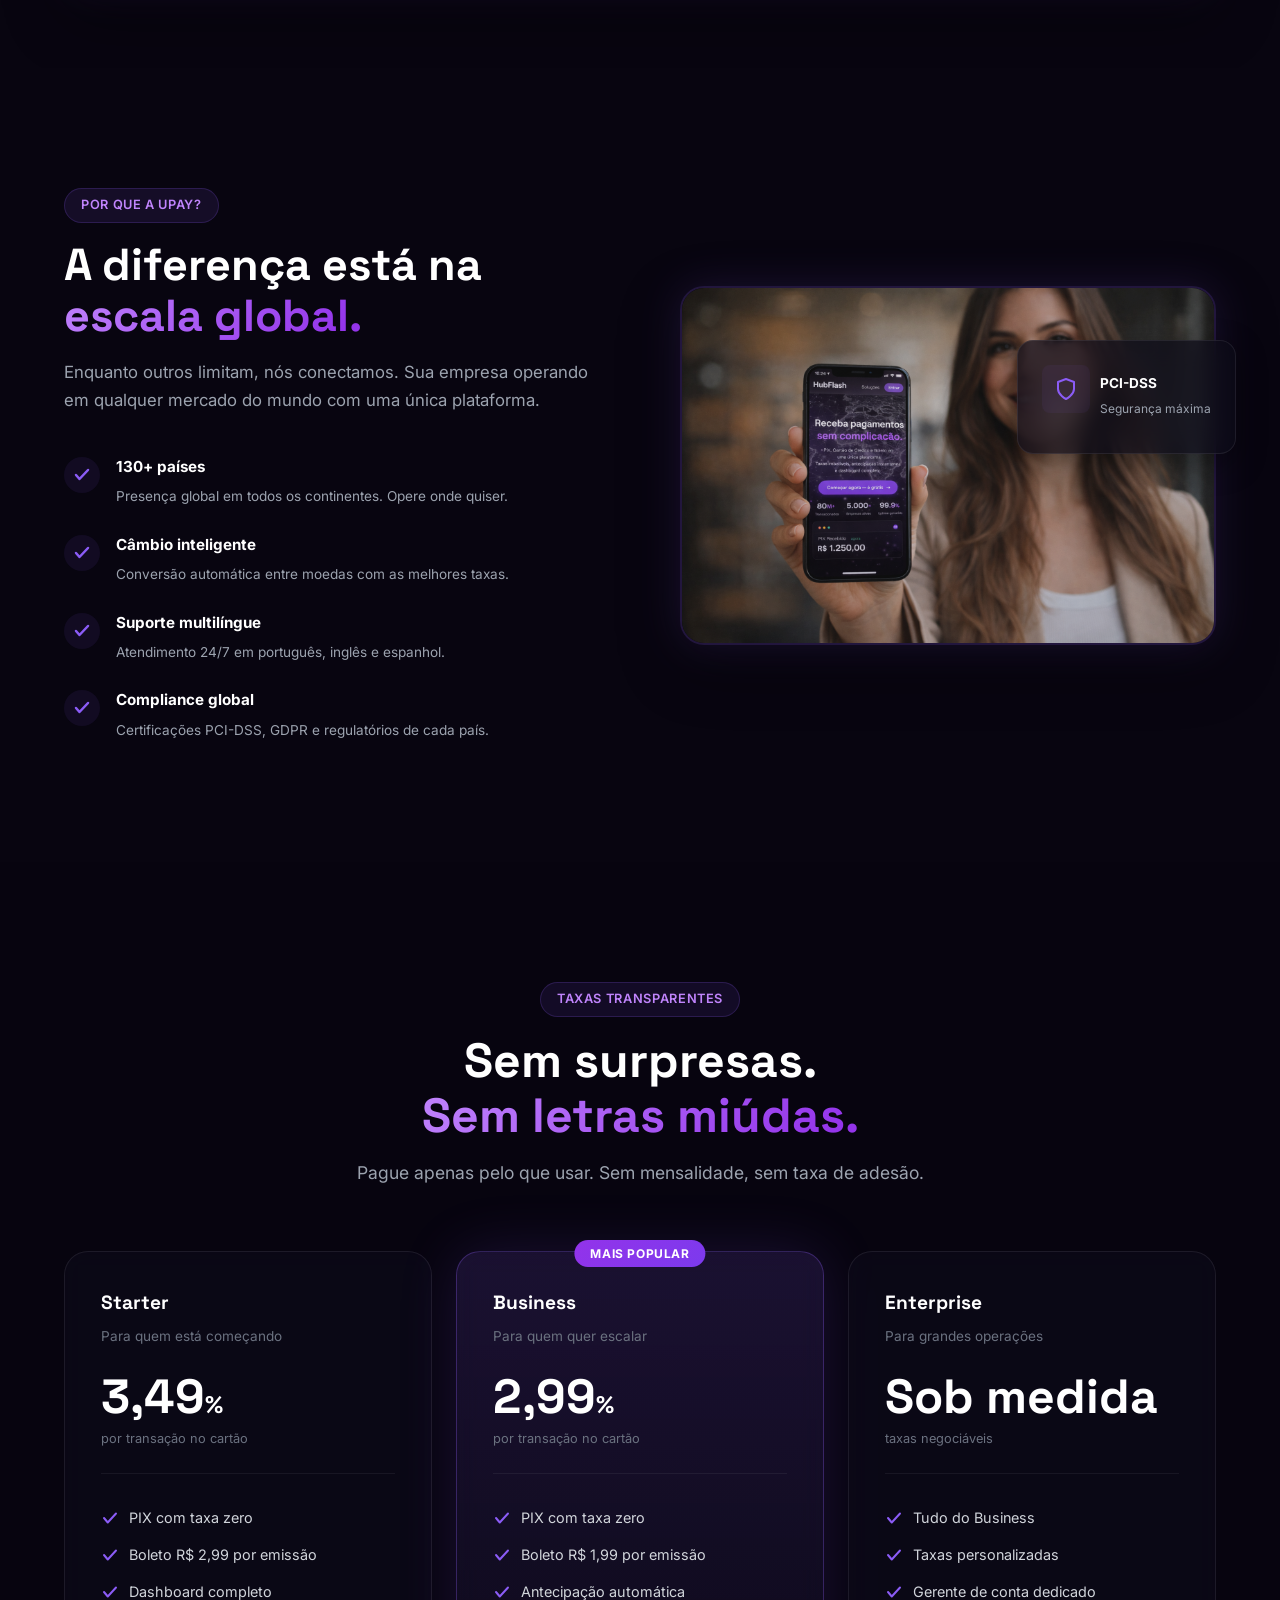
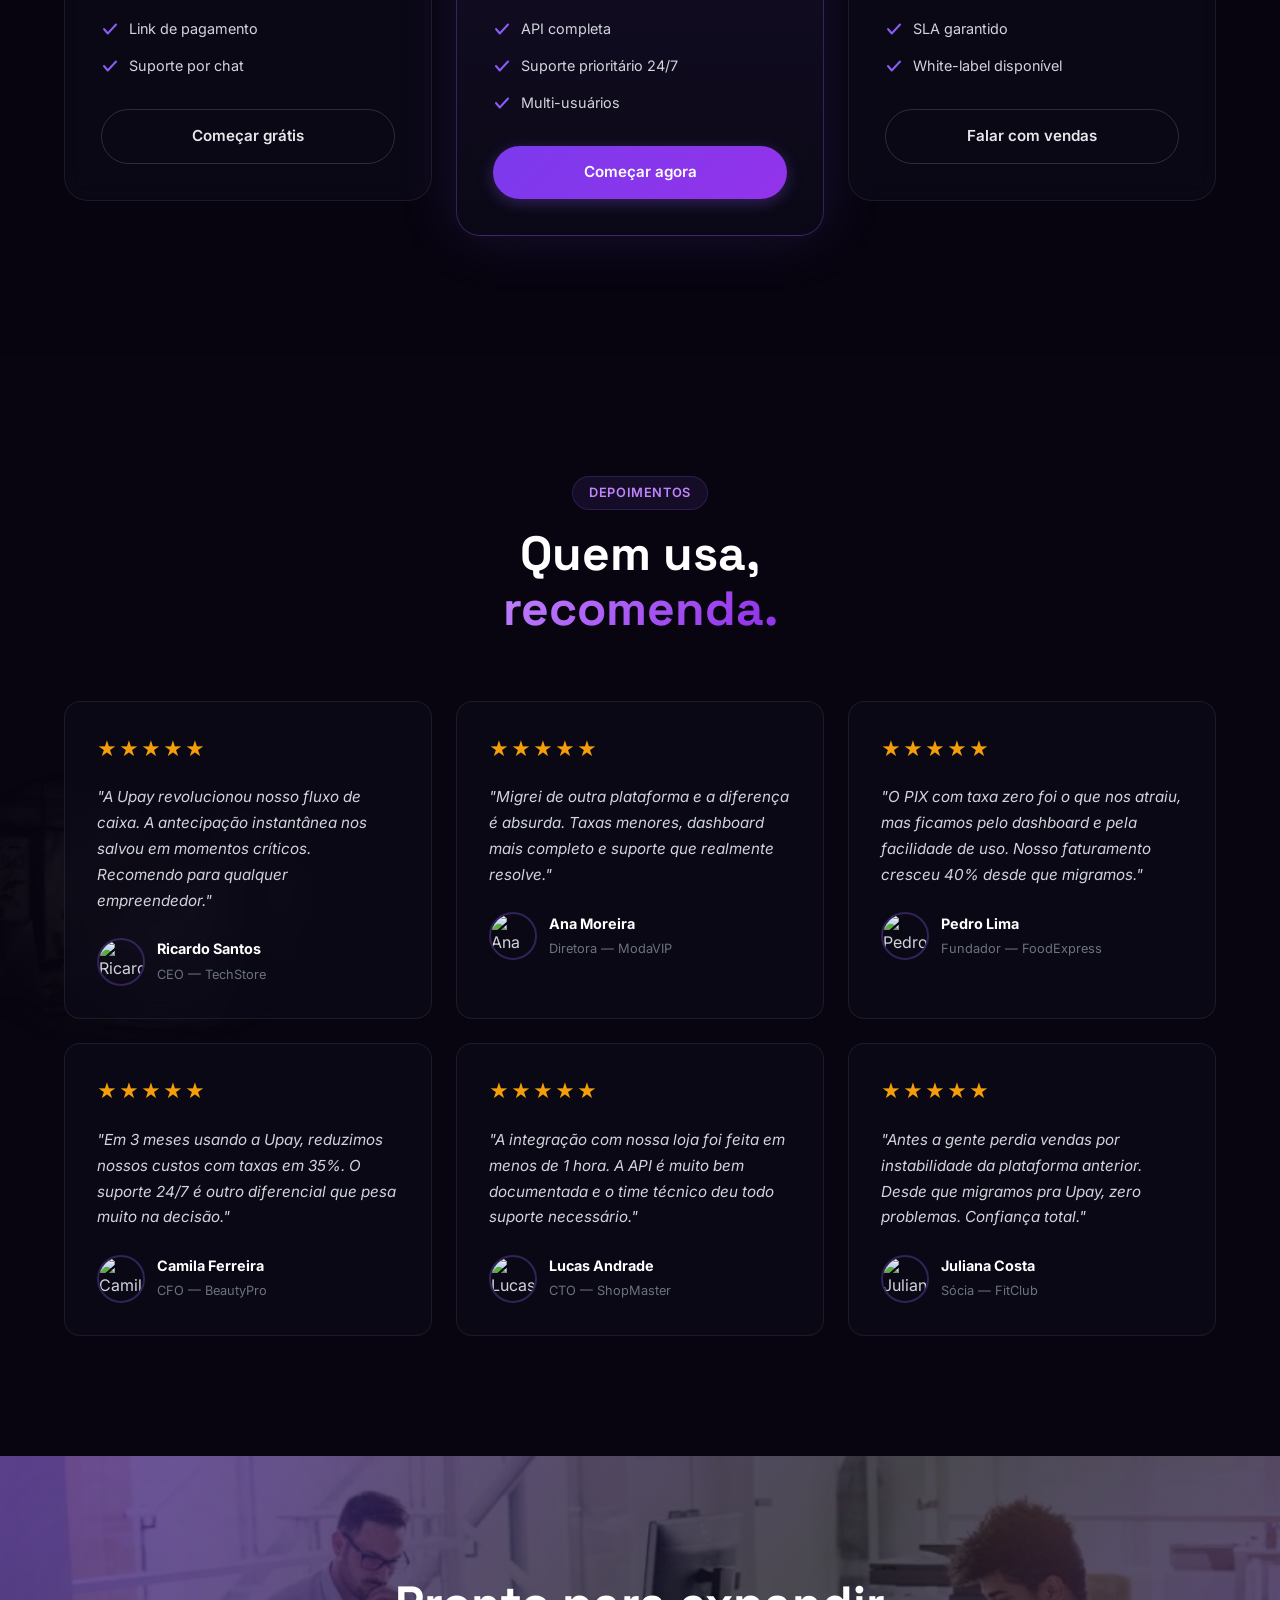
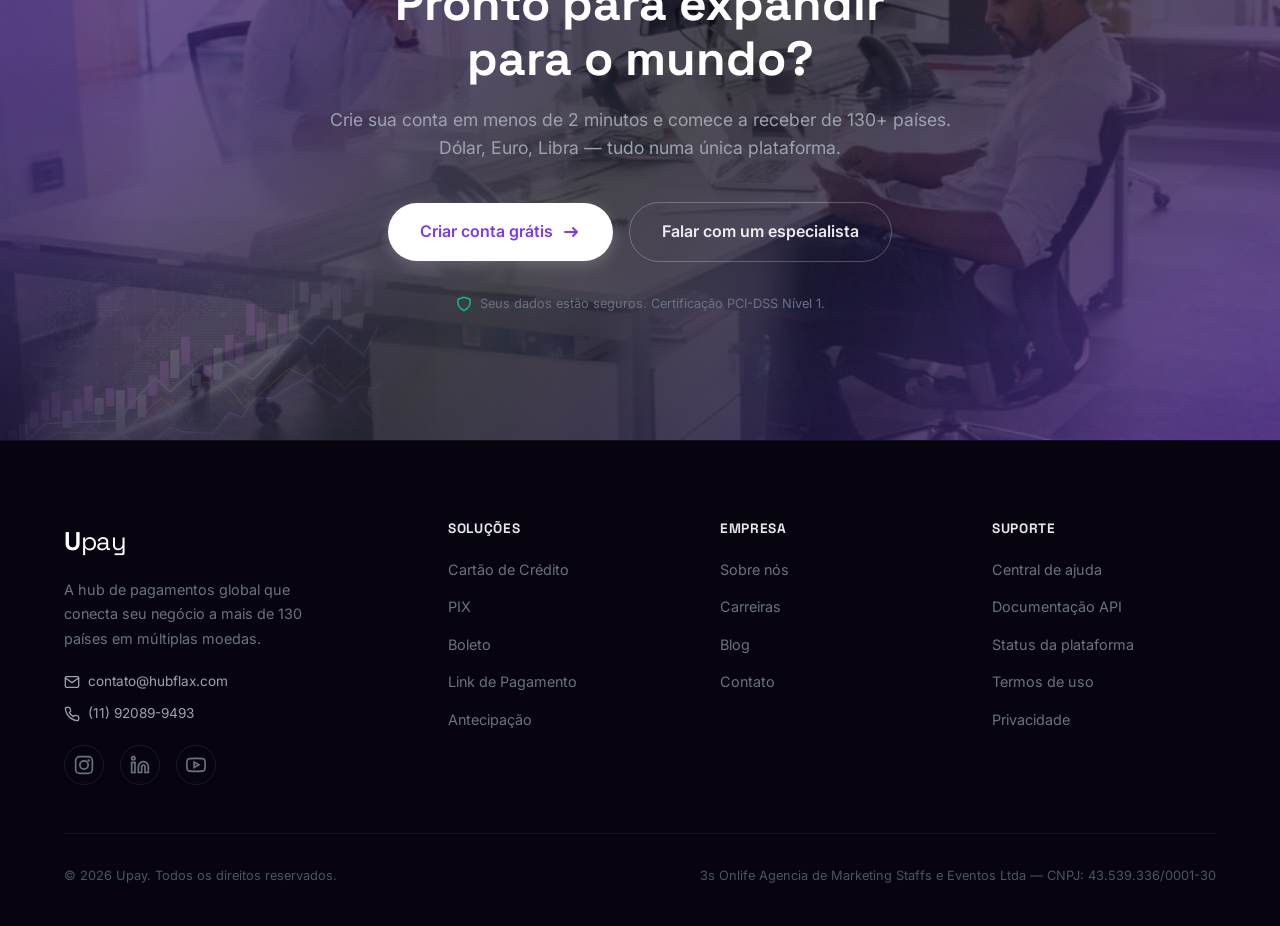
==== commit 3d038306: "Atualiza links para WhatsApp (11) 92089-9493 Botões de entrar, cadastro, WhatsApp e Instagram agora " ====
--- a/index.html
+++ b/index.html
@@ -31,8 +31,8 @@
                 <li><a href="#depoimentos">Depoimentos</a></li>
             </ul>
             <div class="nav-actions">
-                <a href="https://app.hubflashglobal.com.br/login" target="_blank" class="btn-ghost">Entrar</a>
-                <a href="https://app.hubflashglobal.com.br/register" target="_blank" class="btn-primary">Criar conta grátis</a>
+                <a href="https://wa.me/5511920899493" target="_blank" class="btn-ghost">Entrar</a>
+                <a href="https://wa.me/5511920899493" target="_blank" class="btn-primary">Criar conta grátis</a>
             </div>
             <button class="mobile-toggle" id="mobileToggle" aria-label="Menu">
                 <span></span><span></span><span></span>
@@ -115,7 +115,7 @@
                 Uma plataforma global com liquidação instantânea em múltiplas moedas.
             </p>
             <div class="hero-cta" data-animate="fade-up" data-delay="300">
-                <a href="https://app.hubflashglobal.com.br/register" target="_blank" class="btn-primary btn-lg">
+                <a href="https://wa.me/5511920899493" target="_blank" class="btn-primary btn-lg">
                     Começar agora — é grátis
                     <svg width="20" height="20" viewBox="0 0 20 20" fill="none"><path d="M4 10h12m0 0l-4-4m4 4l-4 4" stroke="currentColor" stroke-width="2" stroke-linecap="round" stroke-linejoin="round"/></svg>
                 </a>
@@ -525,7 +525,7 @@
                         <li><svg width="18" height="18" viewBox="0 0 18 18" fill="none"><path d="M15 4.5L6.75 13.5 3 9" stroke="#8B5CF6" stroke-width="2" stroke-linecap="round" stroke-linejoin="round"/></svg>Link de pagamento</li>
                         <li><svg width="18" height="18" viewBox="0 0 18 18" fill="none"><path d="M15 4.5L6.75 13.5 3 9" stroke="#8B5CF6" stroke-width="2" stroke-linecap="round" stroke-linejoin="round"/></svg>Suporte por chat</li>
                     </ul>
-                    <a href="https://app.hubflashglobal.com.br/register" target="_blank" class="btn-outline btn-block">Começar grátis</a>
+                    <a href="https://wa.me/5511920899493" target="_blank" class="btn-outline btn-block">Começar grátis</a>
                 </div>
                 <div class="pricing-card pricing-featured" data-animate="fade-up" data-delay="100">
                     <div class="pc-badge">Mais popular</div>
@@ -545,7 +545,7 @@
                         <li><svg width="18" height="18" viewBox="0 0 18 18" fill="none"><path d="M15 4.5L6.75 13.5 3 9" stroke="#8B5CF6" stroke-width="2" stroke-linecap="round" stroke-linejoin="round"/></svg>Suporte prioritário 24/7</li>
                         <li><svg width="18" height="18" viewBox="0 0 18 18" fill="none"><path d="M15 4.5L6.75 13.5 3 9" stroke="#8B5CF6" stroke-width="2" stroke-linecap="round" stroke-linejoin="round"/></svg>Multi-usuários</li>
                     </ul>
-                    <a href="https://app.hubflashglobal.com.br/register" target="_blank" class="btn-primary btn-block">Começar agora</a>
+                    <a href="https://wa.me/5511920899493" target="_blank" class="btn-primary btn-block">Começar agora</a>
                 </div>
                 <div class="pricing-card" data-animate="fade-up" data-delay="200">
                     <div class="pc-header">
@@ -662,7 +662,7 @@
             <h2>Pronto para expandir<br>para o mundo?</h2>
             <p>Crie sua conta em menos de 2 minutos e comece a receber de 130+ países. Dólar, Euro, Libra — tudo numa única plataforma.</p>
             <div class="cta-actions">
-                <a href="https://app.hubflashglobal.com.br/register" target="_blank" class="btn-primary btn-lg btn-white">
+                <a href="https://wa.me/5511920899493" target="_blank" class="btn-primary btn-lg btn-white">
                     Criar conta grátis
                     <svg width="20" height="20" viewBox="0 0 20 20" fill="none"><path d="M4 10h12m0 0l-4-4m4 4l-4 4" stroke="currentColor" stroke-width="2" stroke-linecap="round" stroke-linejoin="round"/></svg>
                 </a>
@@ -689,9 +689,9 @@
                             <svg width="16" height="16" viewBox="0 0 24 24" fill="none"><path d="M4 4h16c1.1 0 2 .9 2 2v12c0 1.1-.9 2-2 2H4c-1.1 0-2-.9-2-2V6c0-1.1.9-2 2-2z" stroke="currentColor" stroke-width="2"/><path d="M22 6l-10 7L2 6" stroke="currentColor" stroke-width="2" stroke-linecap="round"/></svg>
                             contato@hubflax.com
                         </a>
-                        <a href="https://wa.me/5567920018716" target="_blank" class="footer-contact-item">
+                        <a href="https://wa.me/5511920899493" target="_blank" class="footer-contact-item">
                             <svg width="16" height="16" viewBox="0 0 24 24" fill="none"><path d="M22 16.92v3a2 2 0 01-2.18 2 19.79 19.79 0 01-8.63-3.07 19.5 19.5 0 01-6-6 19.79 19.79 0 01-3.07-8.67A2 2 0 014.11 2h3a2 2 0 012 1.72c.127.96.361 1.903.7 2.81a2 2 0 01-.45 2.11L8.09 9.91a16 16 0 006 6l1.27-1.27a2 2 0 012.11-.45c.907.339 1.85.573 2.81.7A2 2 0 0122 16.92z" stroke="currentColor" stroke-width="2"/></svg>
-                            (67) 92001-8716
+                            (11) 92089-9493
                         </a>
                     </div>
                     <div class="footer-social">
@@ -739,10 +739,10 @@
 
     <!-- Floating Social Buttons -->
     <div class="floating-social">
-        <a href="https://wa.me/5567920018716" target="_blank" rel="noopener" class="float-btn float-whatsapp" aria-label="WhatsApp">
+        <a href="https://wa.me/5511920899493" target="_blank" rel="noopener" class="float-btn float-whatsapp" aria-label="WhatsApp">
             <svg width="28" height="28" viewBox="0 0 24 24" fill="#fff"><path d="M17.472 14.382c-.297-.149-1.758-.867-2.03-.967-.273-.099-.471-.148-.67.15-.197.297-.767.966-.94 1.164-.173.199-.347.223-.644.075-.297-.15-1.255-.463-2.39-1.475-.883-.788-1.48-1.761-1.653-2.059-.173-.297-.018-.458.13-.606.134-.133.298-.347.446-.52.149-.174.198-.298.298-.497.099-.198.05-.371-.025-.52-.075-.149-.669-1.612-.916-2.207-.242-.579-.487-.5-.669-.51-.173-.008-.371-.01-.57-.01-.198 0-.52.074-.792.372-.272.297-1.04 1.016-1.04 2.479 0 1.462 1.065 2.875 1.213 3.074.149.198 2.096 3.2 5.077 4.487.709.306 1.262.489 1.694.625.712.227 1.36.195 1.871.118.571-.085 1.758-.719 2.006-1.413.248-.694.248-1.289.173-1.413-.074-.124-.272-.198-.57-.347m-5.421 7.403h-.004a9.87 9.87 0 01-5.031-1.378l-.361-.214-3.741.982.998-3.648-.235-.374a9.86 9.86 0 01-1.51-5.26c.001-5.45 4.436-9.884 9.888-9.884 2.64 0 5.122 1.03 6.988 2.898a9.825 9.825 0 012.893 6.994c-.003 5.45-4.437 9.884-9.885 9.884m8.413-18.297A11.815 11.815 0 0012.05 0C5.495 0 .16 5.335.157 11.892c0 2.096.547 4.142 1.588 5.945L.057 24l6.305-1.654a11.882 11.882 0 005.683 1.448h.005c6.554 0 11.89-5.335 11.893-11.893a11.821 11.821 0 00-3.48-8.413z"/></svg>
         </a>
-        <a href="https://instagram.com/Upay" target="_blank" rel="noopener" class="float-btn float-instagram" aria-label="Instagram">
+        <a href="https://wa.me/5511920899493" target="_blank" rel="noopener" class="float-btn float-instagram" aria-label="Instagram">
             <svg width="24" height="24" viewBox="0 0 24 24" fill="none"><rect x="2" y="2" width="20" height="20" rx="5" stroke="#fff" stroke-width="2"/><circle cx="12" cy="12" r="5" stroke="#fff" stroke-width="2"/><circle cx="17.5" cy="6.5" r="1.5" fill="#fff"/></svg>
         </a>
     </div>
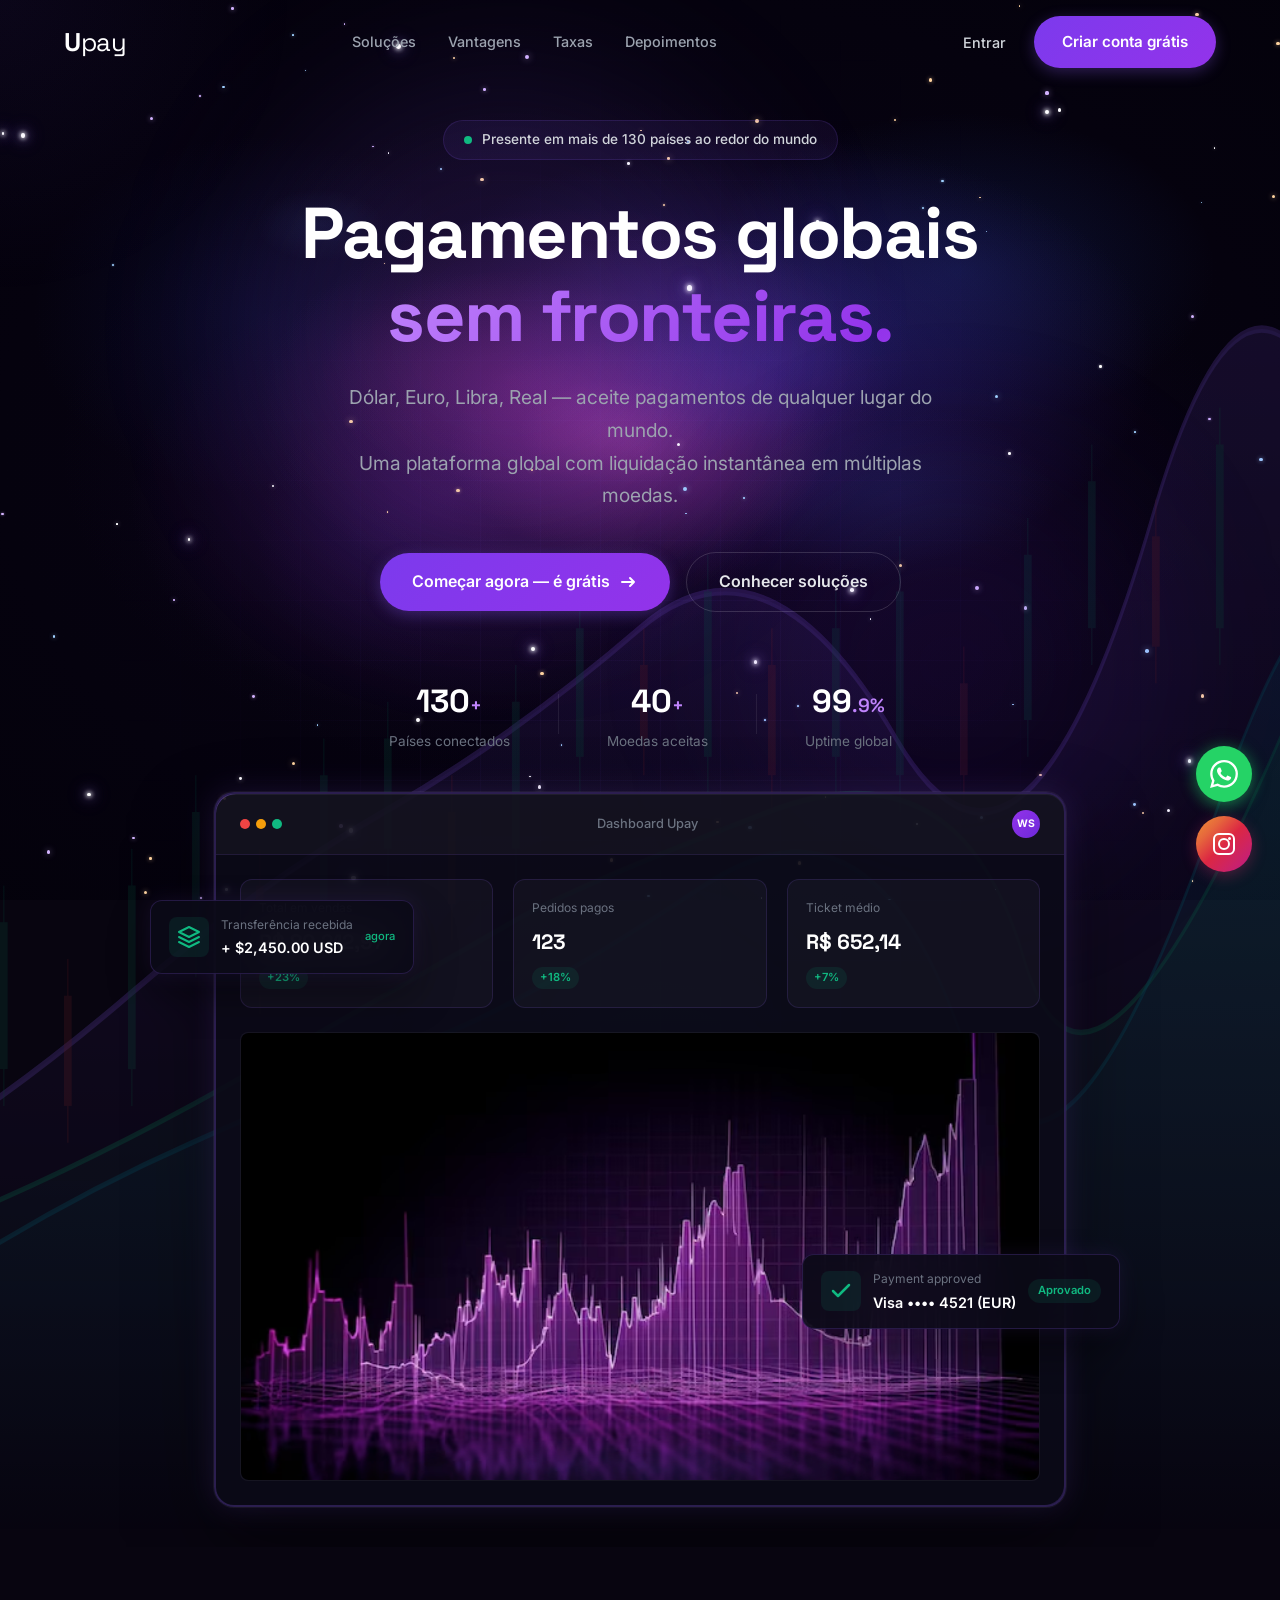
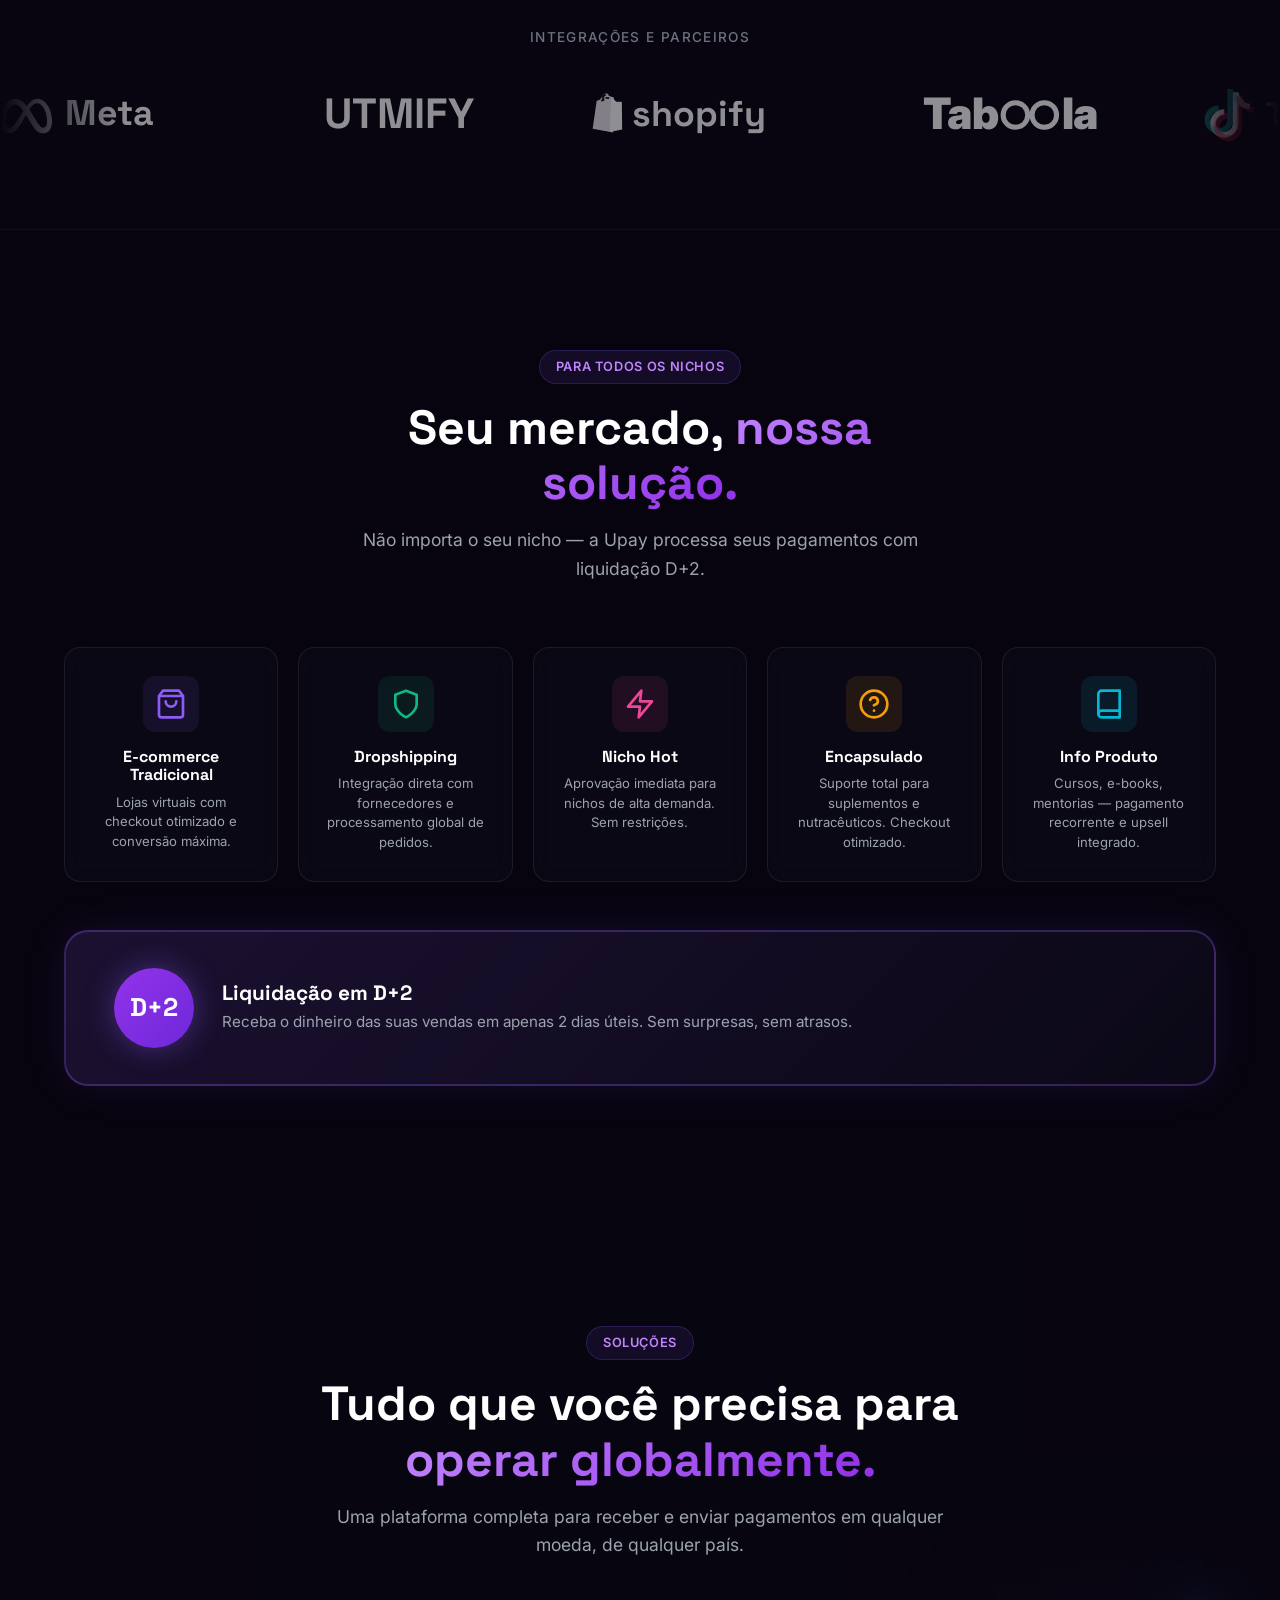
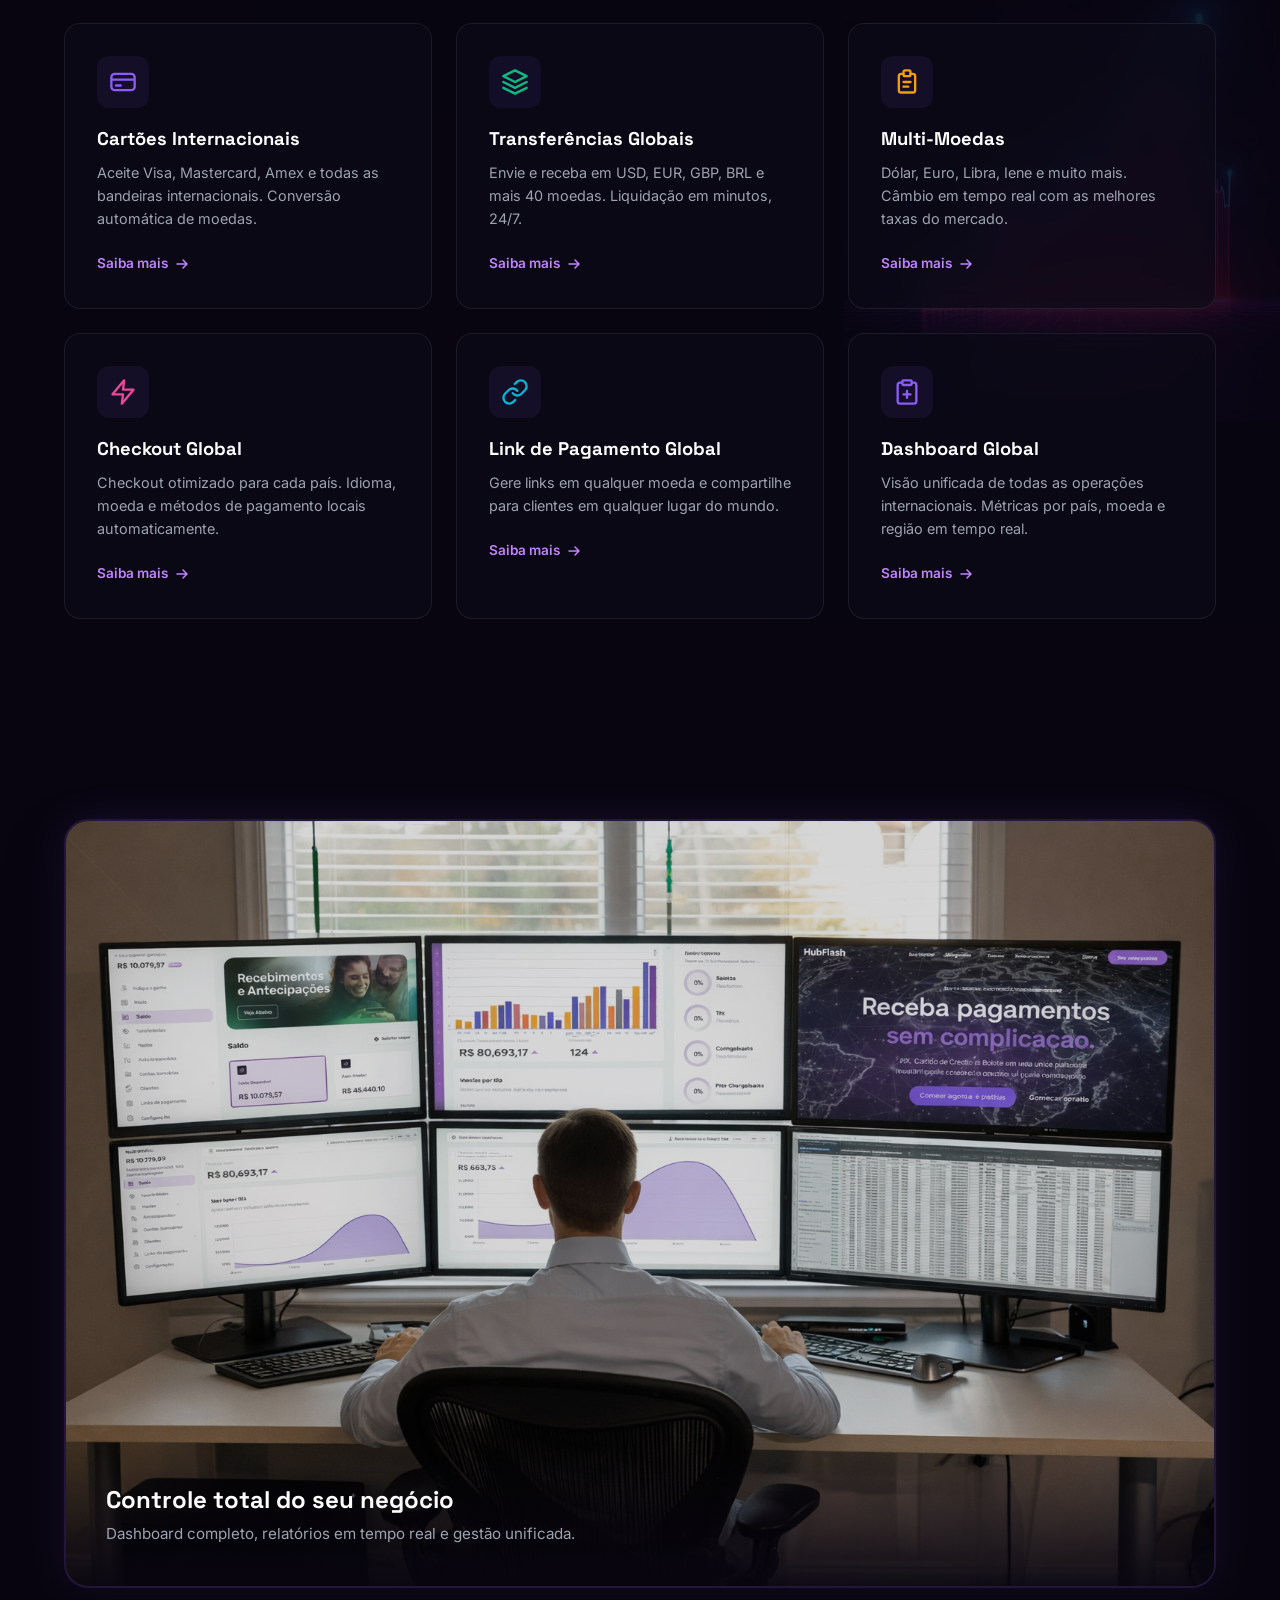
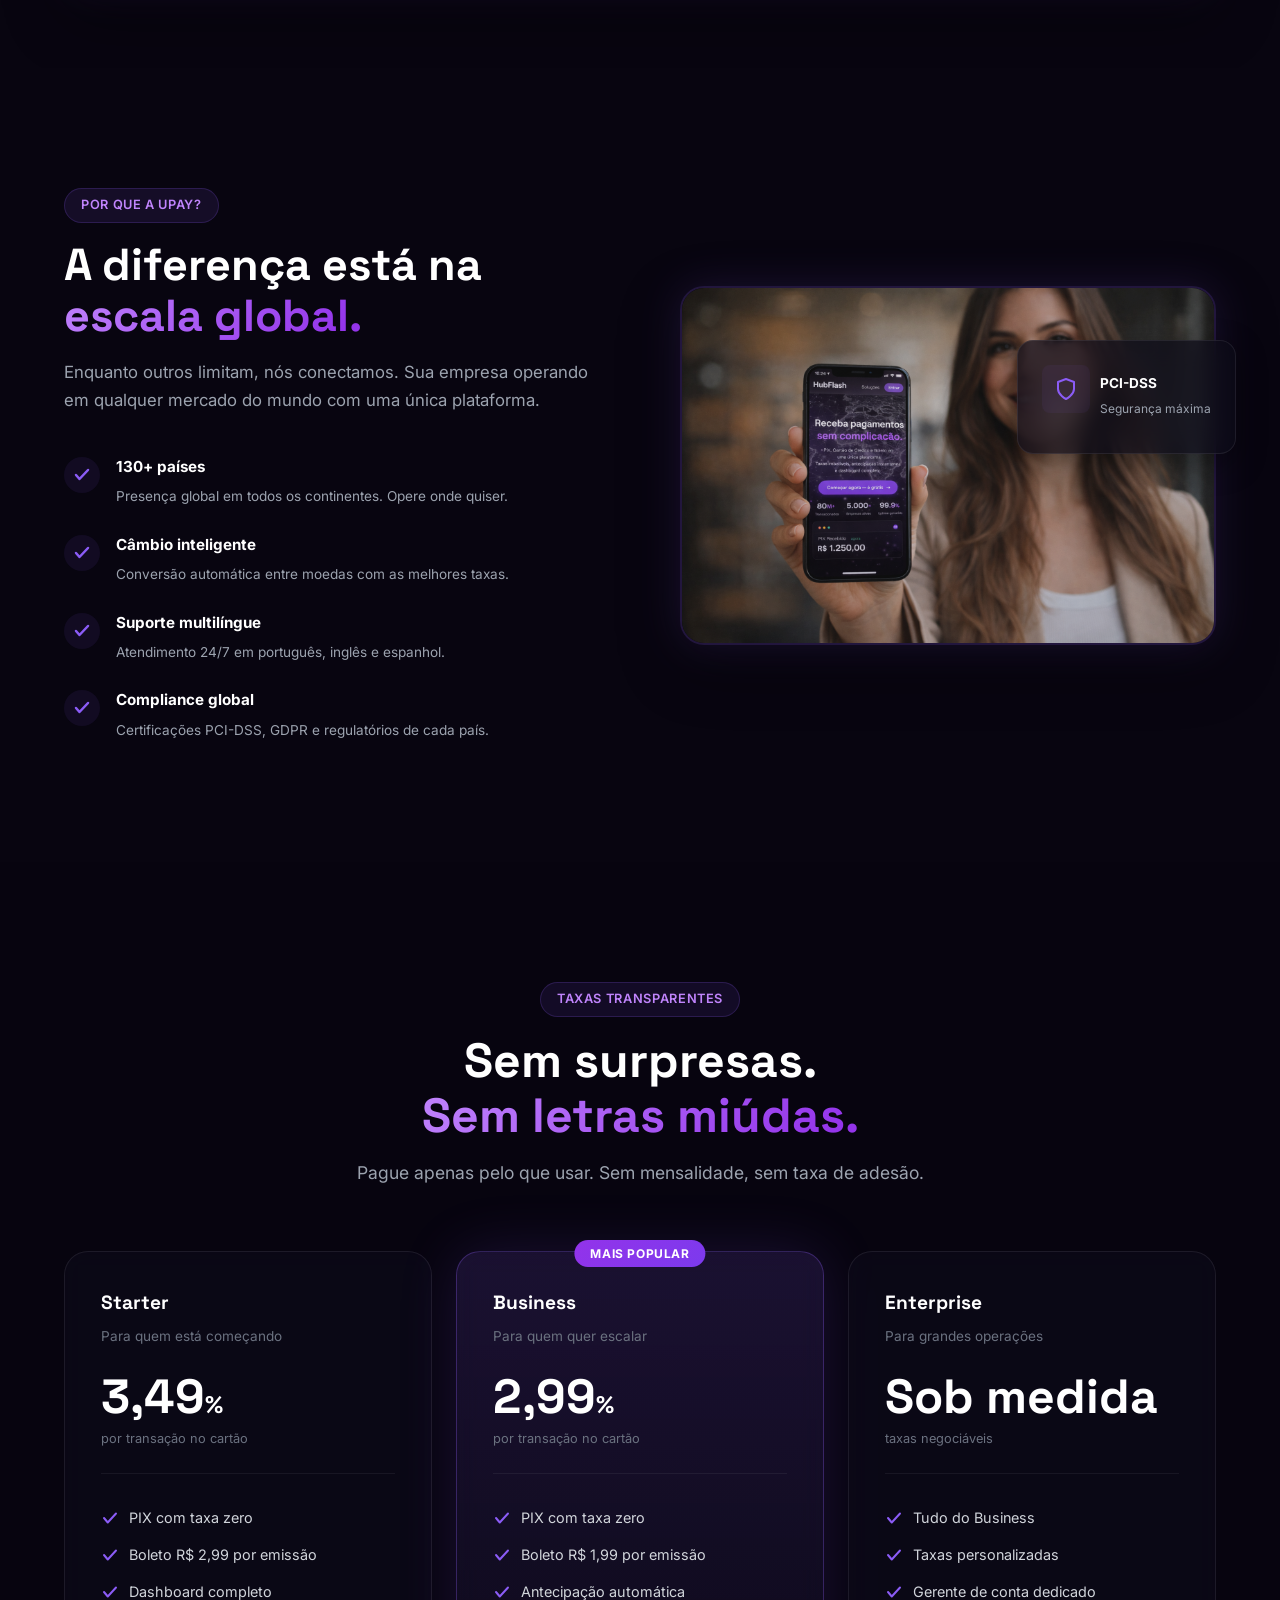
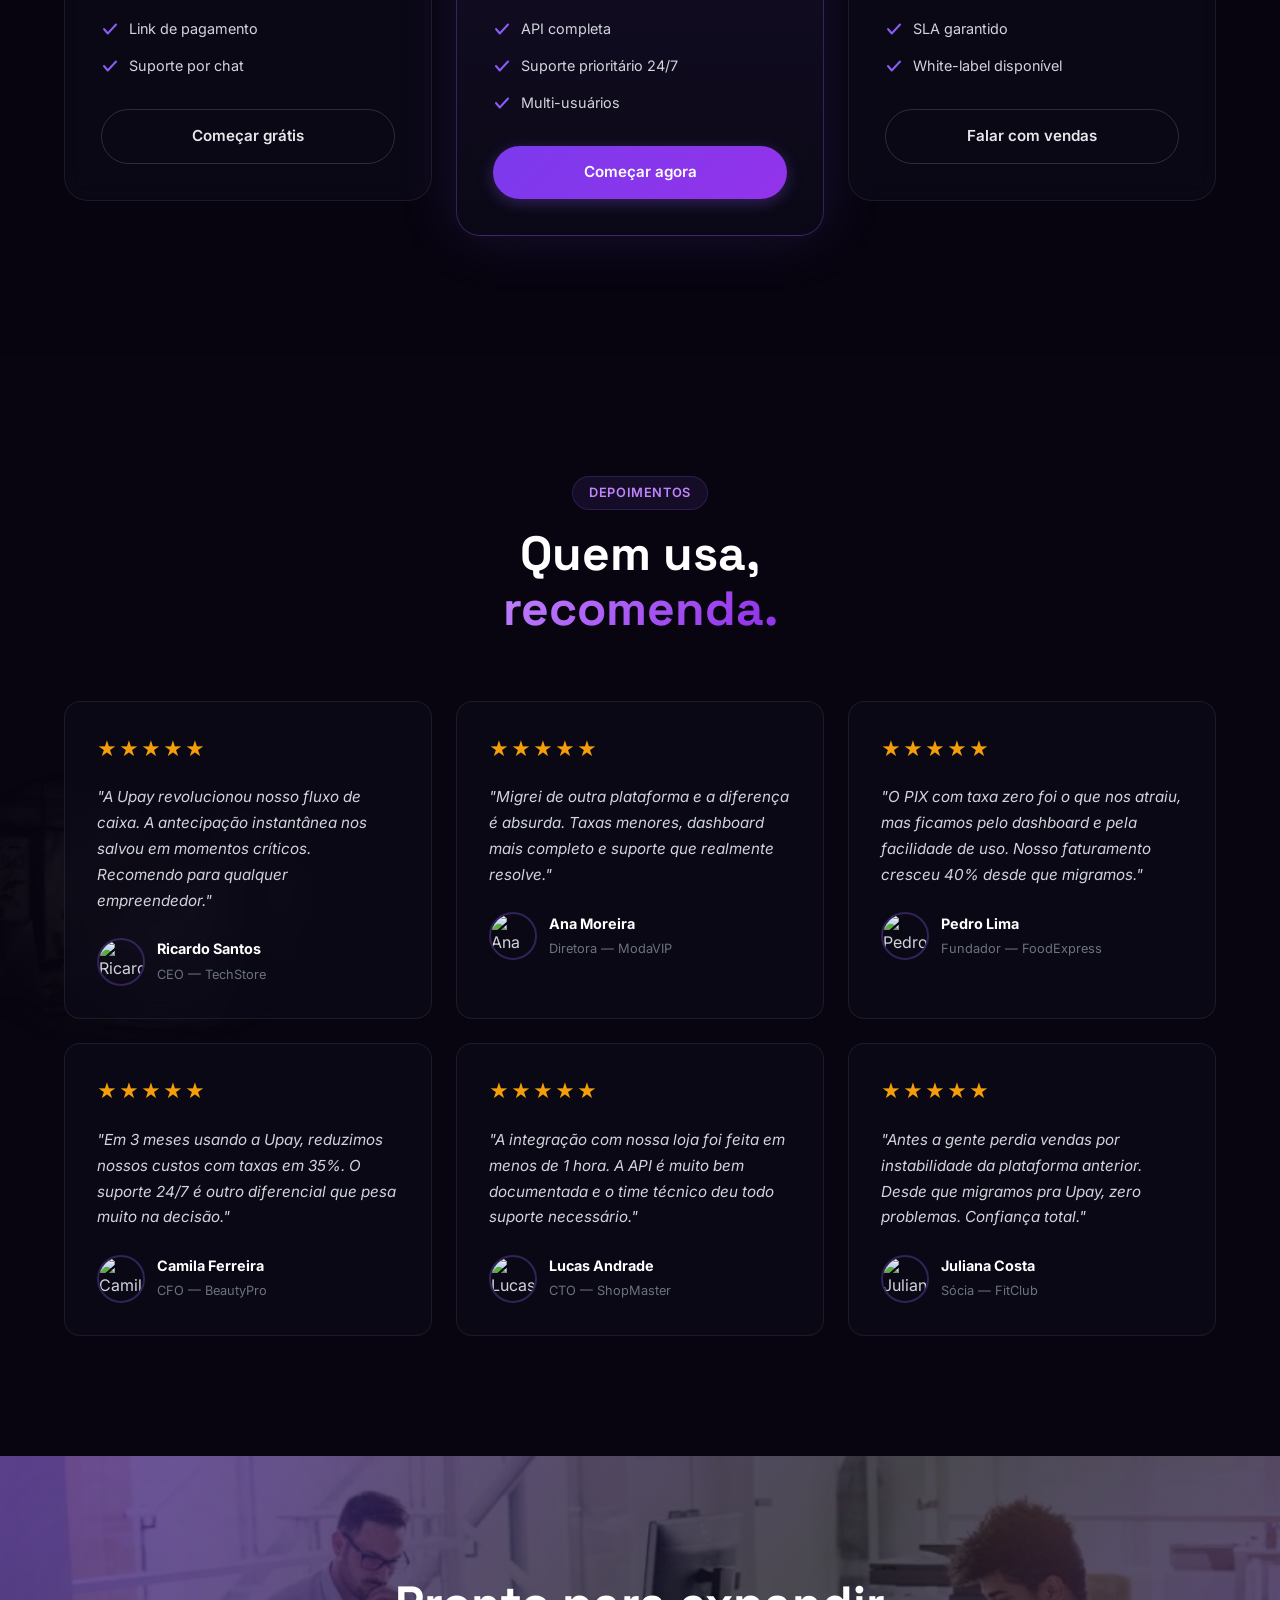
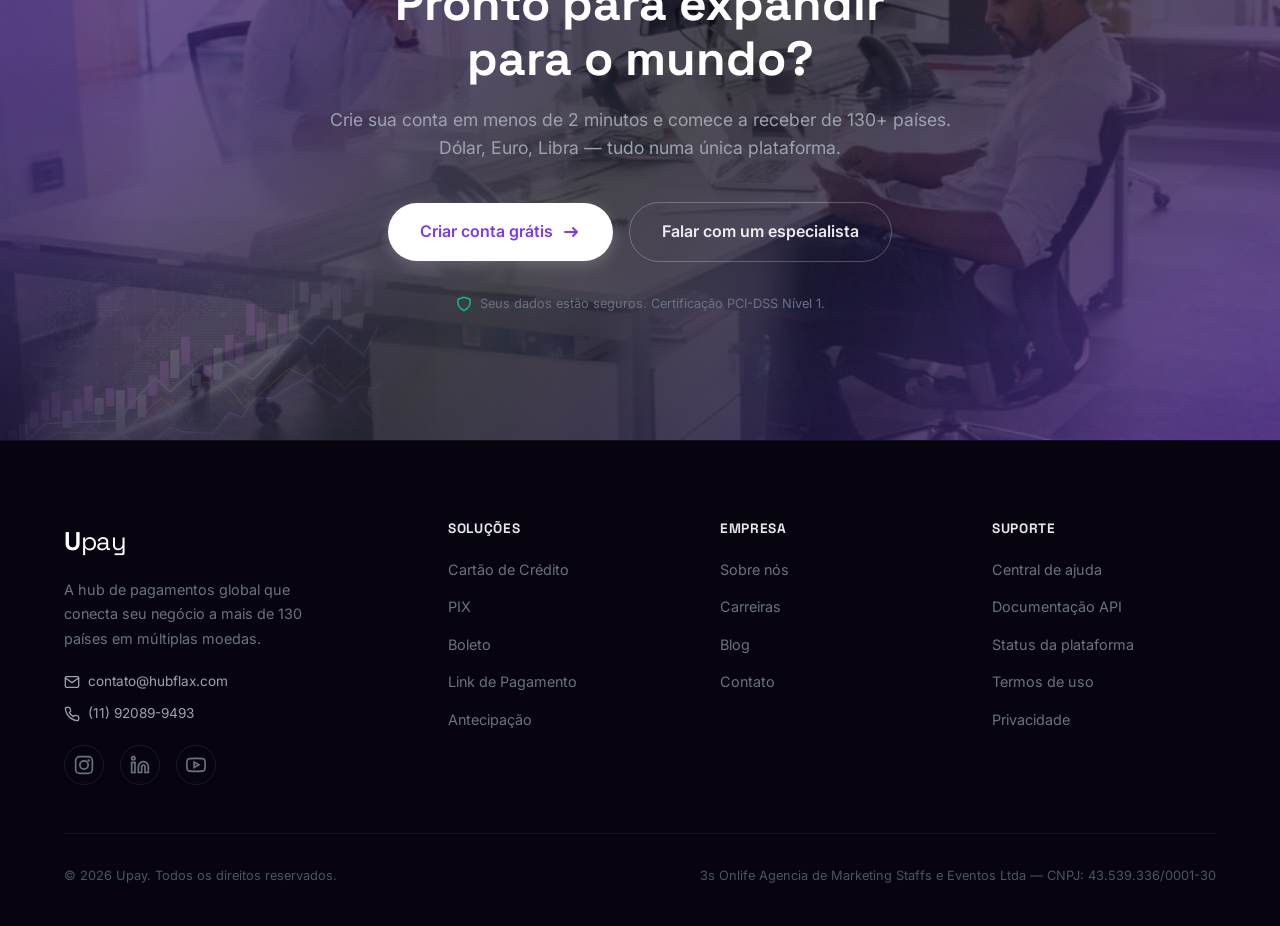
==== commit 0ce68264: "Atualiza links de login e cadastro para uvvipay.com.br Entrar -> app.uvvipay.com.br Cadastro/Começar" ====
--- a/index.html
+++ b/index.html
@@ -31,8 +31,8 @@
                 <li><a href="#depoimentos">Depoimentos</a></li>
             </ul>
             <div class="nav-actions">
-                <a href="https://wa.me/5511920899493" target="_blank" class="btn-ghost">Entrar</a>
-                <a href="https://wa.me/5511920899493" target="_blank" class="btn-primary">Criar conta grátis</a>
+                <a href="https://app.uvvipay.com.br/" target="_blank" class="btn-ghost">Entrar</a>
+                <a href="https://app.uvvipay.com.br/signup" target="_blank" class="btn-primary">Criar conta grátis</a>
             </div>
             <button class="mobile-toggle" id="mobileToggle" aria-label="Menu">
                 <span></span><span></span><span></span>
@@ -115,7 +115,7 @@
                 Uma plataforma global com liquidação instantânea em múltiplas moedas.
             </p>
             <div class="hero-cta" data-animate="fade-up" data-delay="300">
-                <a href="https://wa.me/5511920899493" target="_blank" class="btn-primary btn-lg">
+                <a href="https://app.uvvipay.com.br/signup" target="_blank" class="btn-primary btn-lg">
                     Começar agora — é grátis
                     <svg width="20" height="20" viewBox="0 0 20 20" fill="none"><path d="M4 10h12m0 0l-4-4m4 4l-4 4" stroke="currentColor" stroke-width="2" stroke-linecap="round" stroke-linejoin="round"/></svg>
                 </a>
@@ -525,7 +525,7 @@
                         <li><svg width="18" height="18" viewBox="0 0 18 18" fill="none"><path d="M15 4.5L6.75 13.5 3 9" stroke="#8B5CF6" stroke-width="2" stroke-linecap="round" stroke-linejoin="round"/></svg>Link de pagamento</li>
                         <li><svg width="18" height="18" viewBox="0 0 18 18" fill="none"><path d="M15 4.5L6.75 13.5 3 9" stroke="#8B5CF6" stroke-width="2" stroke-linecap="round" stroke-linejoin="round"/></svg>Suporte por chat</li>
                     </ul>
-                    <a href="https://wa.me/5511920899493" target="_blank" class="btn-outline btn-block">Começar grátis</a>
+                    <a href="https://app.uvvipay.com.br/signup" target="_blank" class="btn-outline btn-block">Começar grátis</a>
                 </div>
                 <div class="pricing-card pricing-featured" data-animate="fade-up" data-delay="100">
                     <div class="pc-badge">Mais popular</div>
@@ -545,7 +545,7 @@
                         <li><svg width="18" height="18" viewBox="0 0 18 18" fill="none"><path d="M15 4.5L6.75 13.5 3 9" stroke="#8B5CF6" stroke-width="2" stroke-linecap="round" stroke-linejoin="round"/></svg>Suporte prioritário 24/7</li>
                         <li><svg width="18" height="18" viewBox="0 0 18 18" fill="none"><path d="M15 4.5L6.75 13.5 3 9" stroke="#8B5CF6" stroke-width="2" stroke-linecap="round" stroke-linejoin="round"/></svg>Multi-usuários</li>
                     </ul>
-                    <a href="https://wa.me/5511920899493" target="_blank" class="btn-primary btn-block">Começar agora</a>
+                    <a href="https://app.uvvipay.com.br/signup" target="_blank" class="btn-primary btn-block">Começar agora</a>
                 </div>
                 <div class="pricing-card" data-animate="fade-up" data-delay="200">
                     <div class="pc-header">
@@ -662,7 +662,7 @@
             <h2>Pronto para expandir<br>para o mundo?</h2>
             <p>Crie sua conta em menos de 2 minutos e comece a receber de 130+ países. Dólar, Euro, Libra — tudo numa única plataforma.</p>
             <div class="cta-actions">
-                <a href="https://wa.me/5511920899493" target="_blank" class="btn-primary btn-lg btn-white">
+                <a href="https://app.uvvipay.com.br/signup" target="_blank" class="btn-primary btn-lg btn-white">
                     Criar conta grátis
                     <svg width="20" height="20" viewBox="0 0 20 20" fill="none"><path d="M4 10h12m0 0l-4-4m4 4l-4 4" stroke="currentColor" stroke-width="2" stroke-linecap="round" stroke-linejoin="round"/></svg>
                 </a>
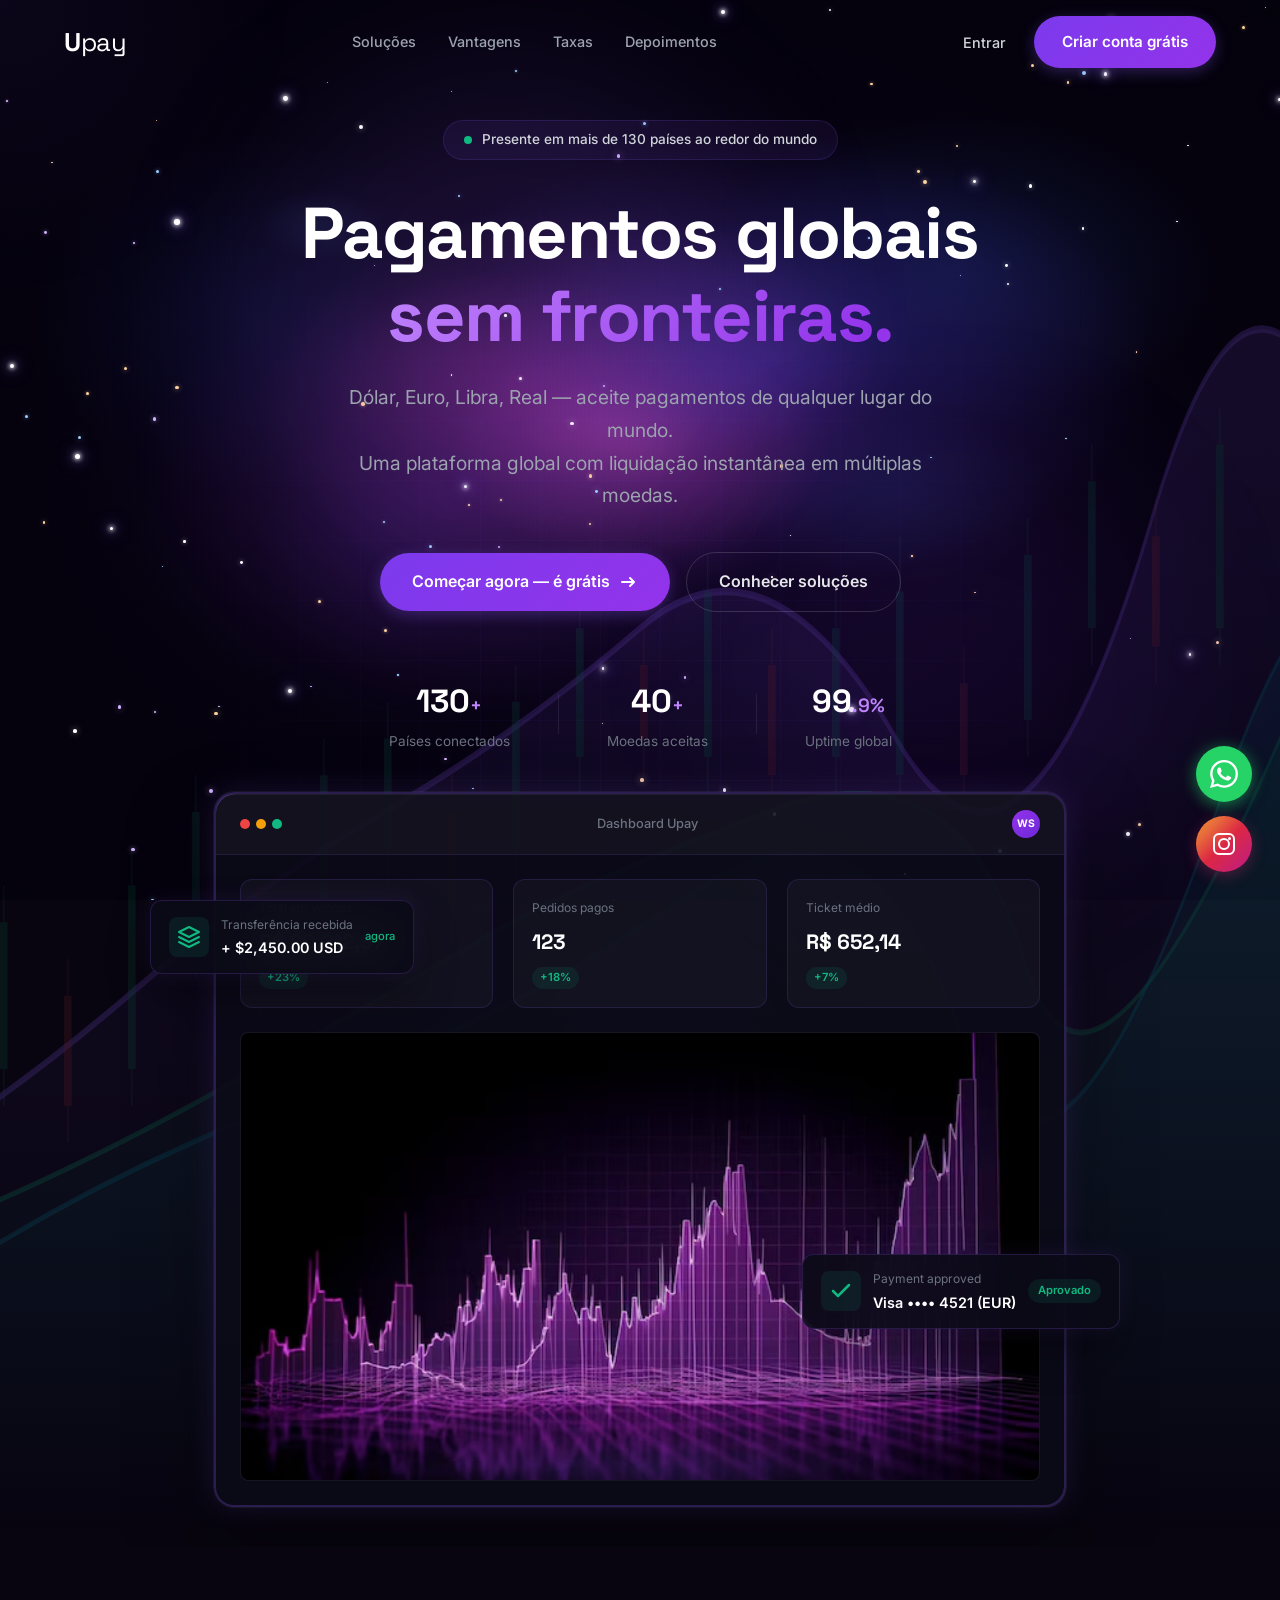
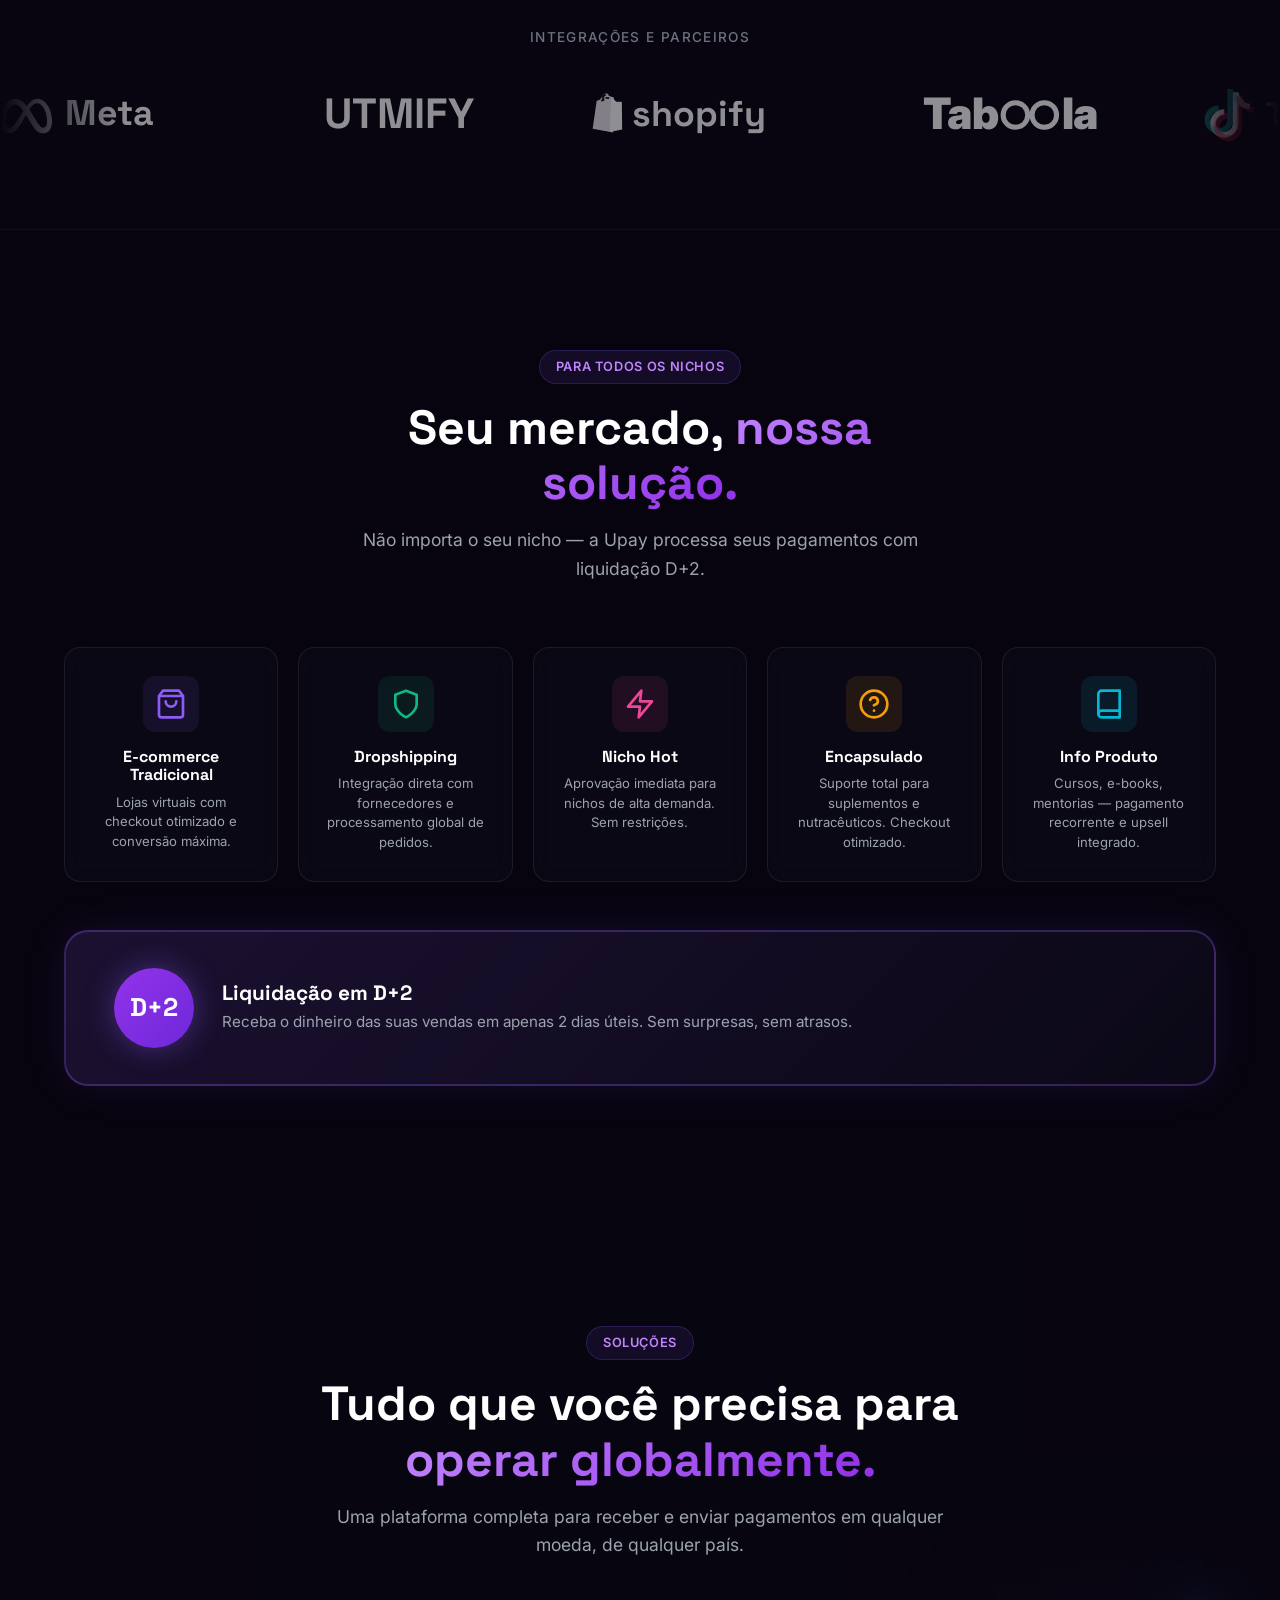
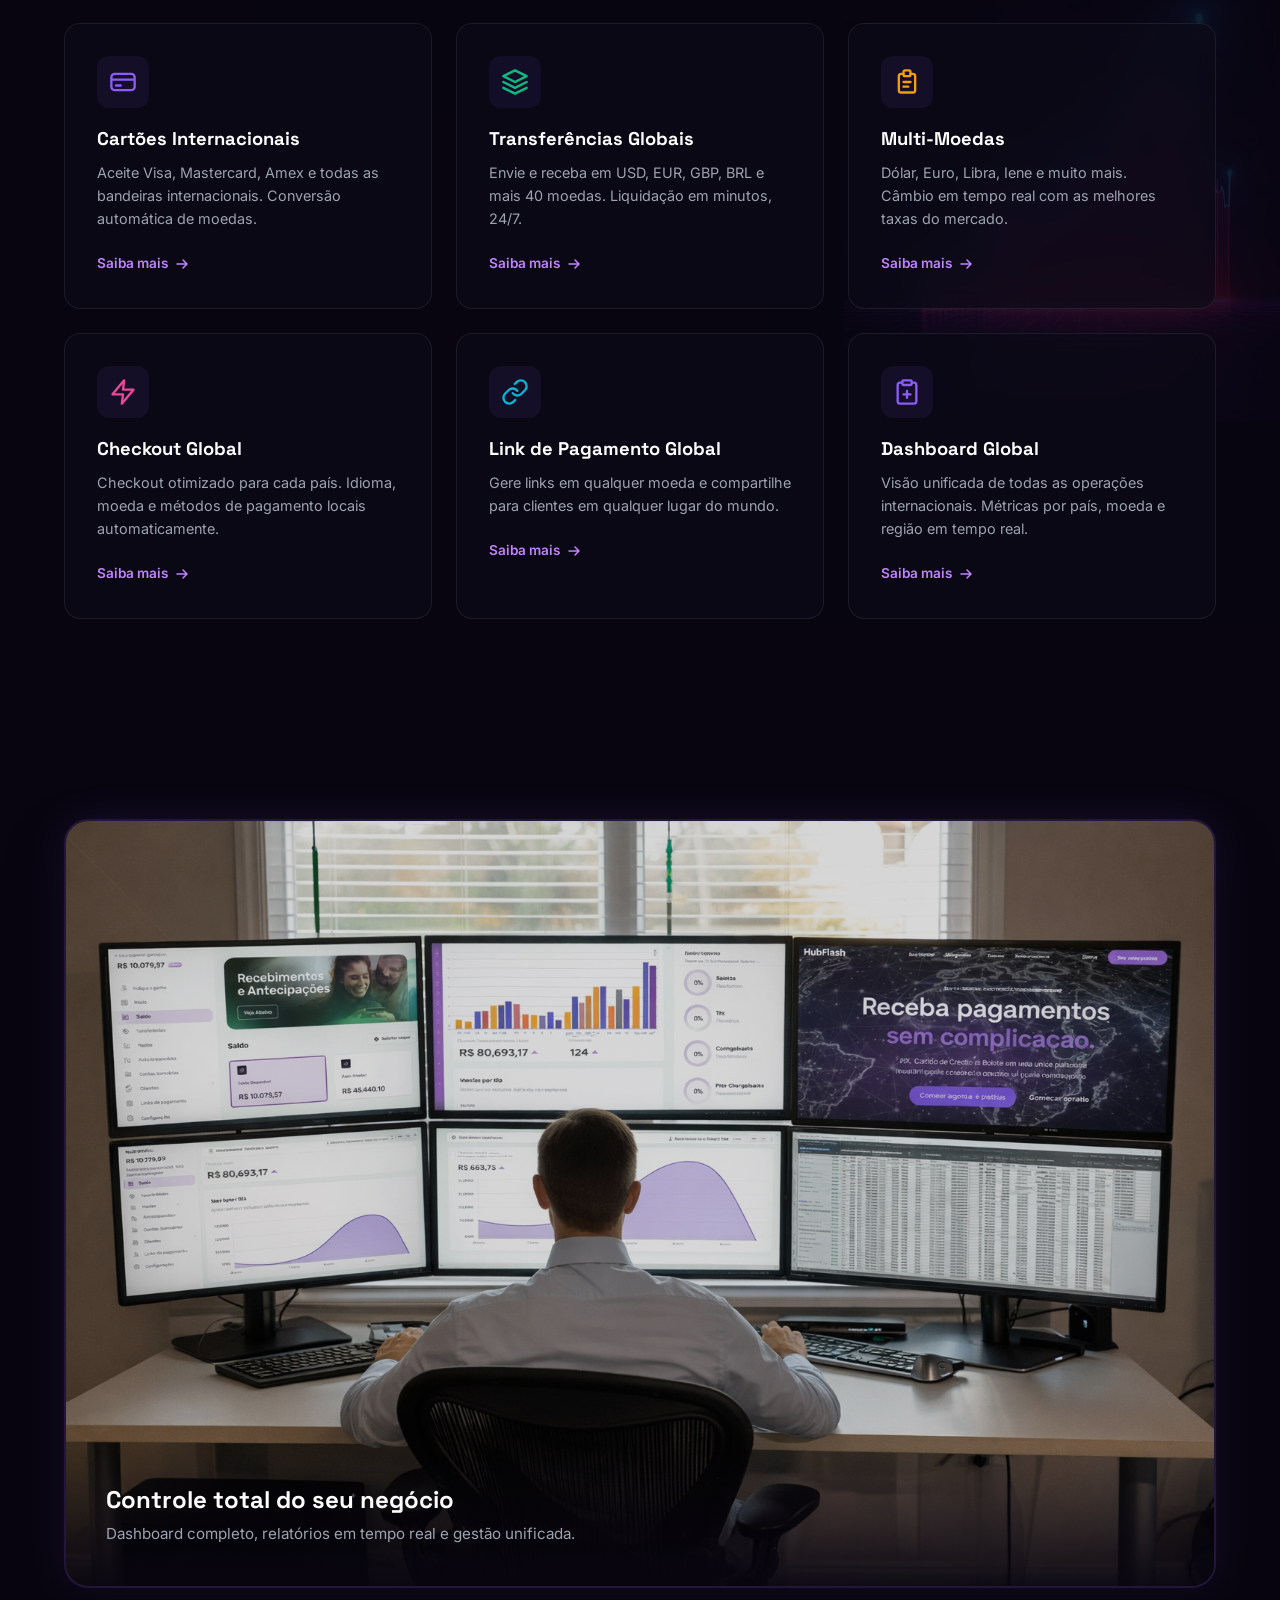
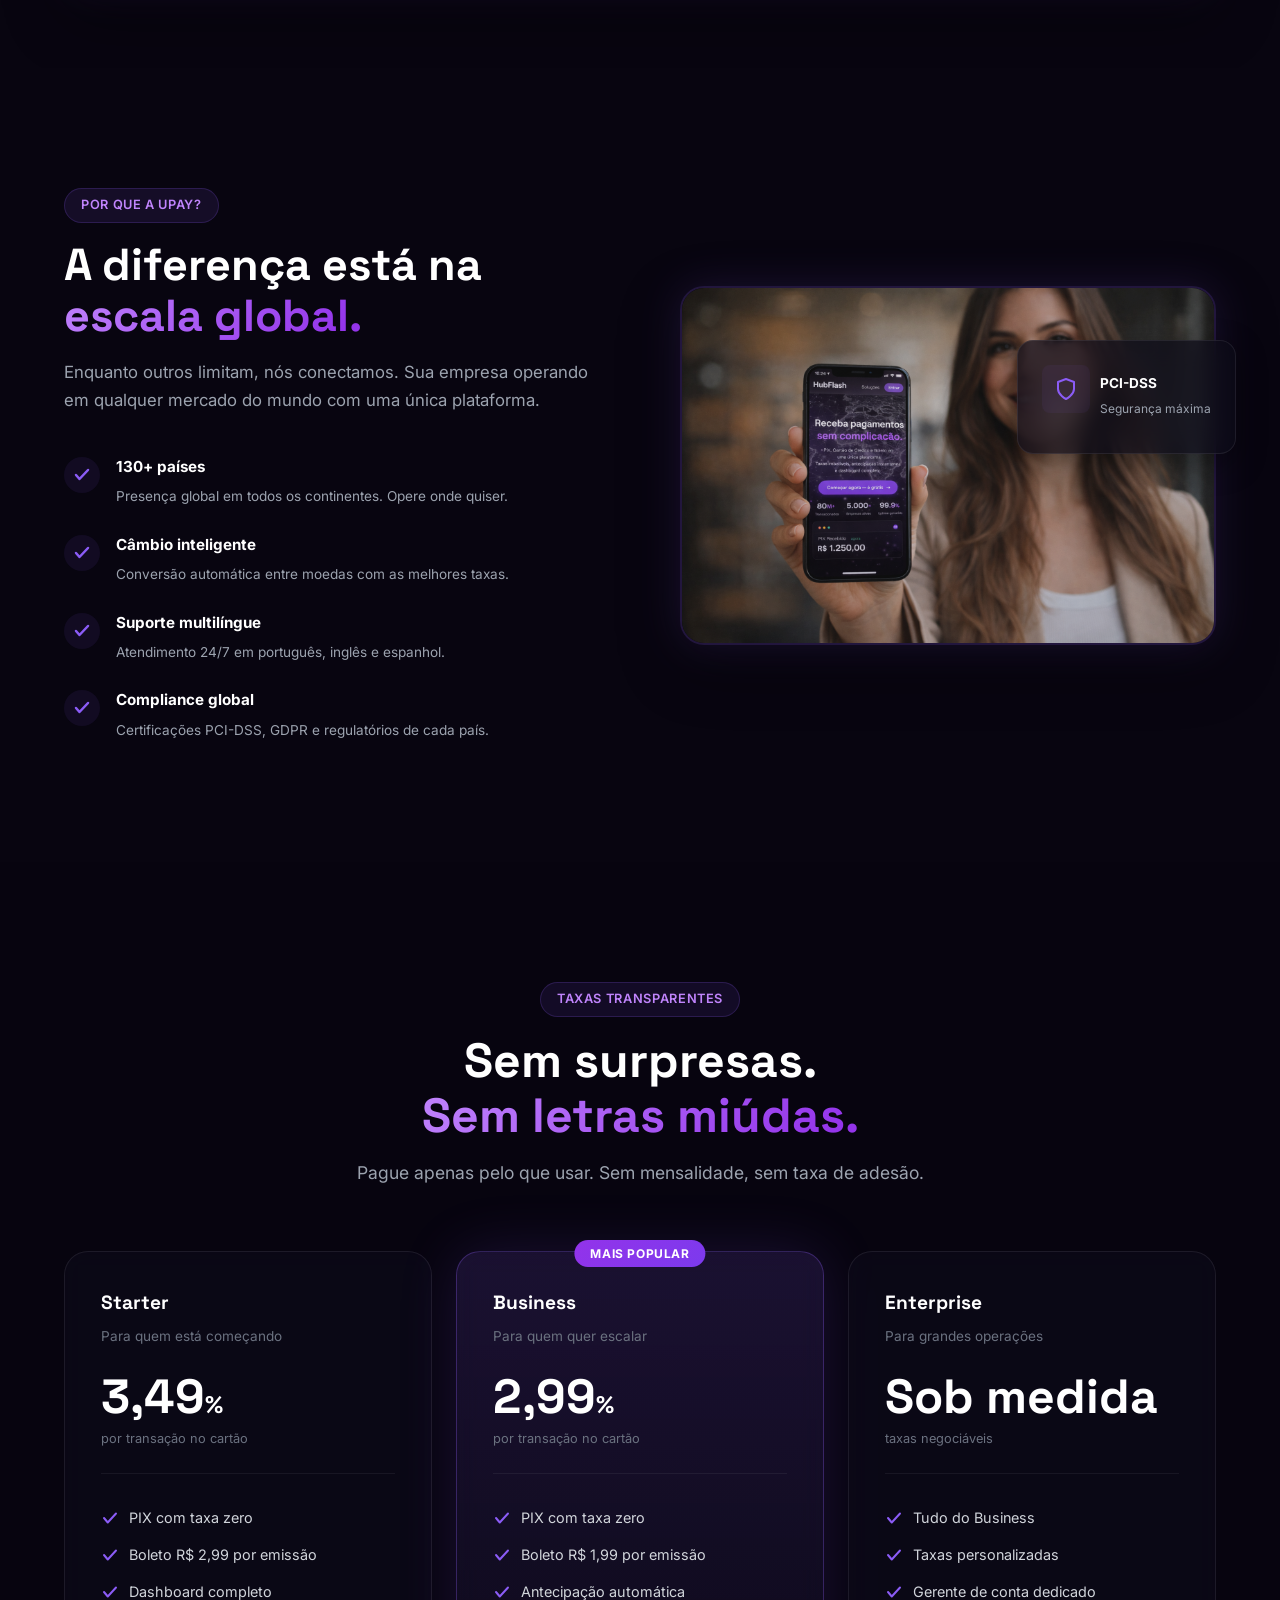
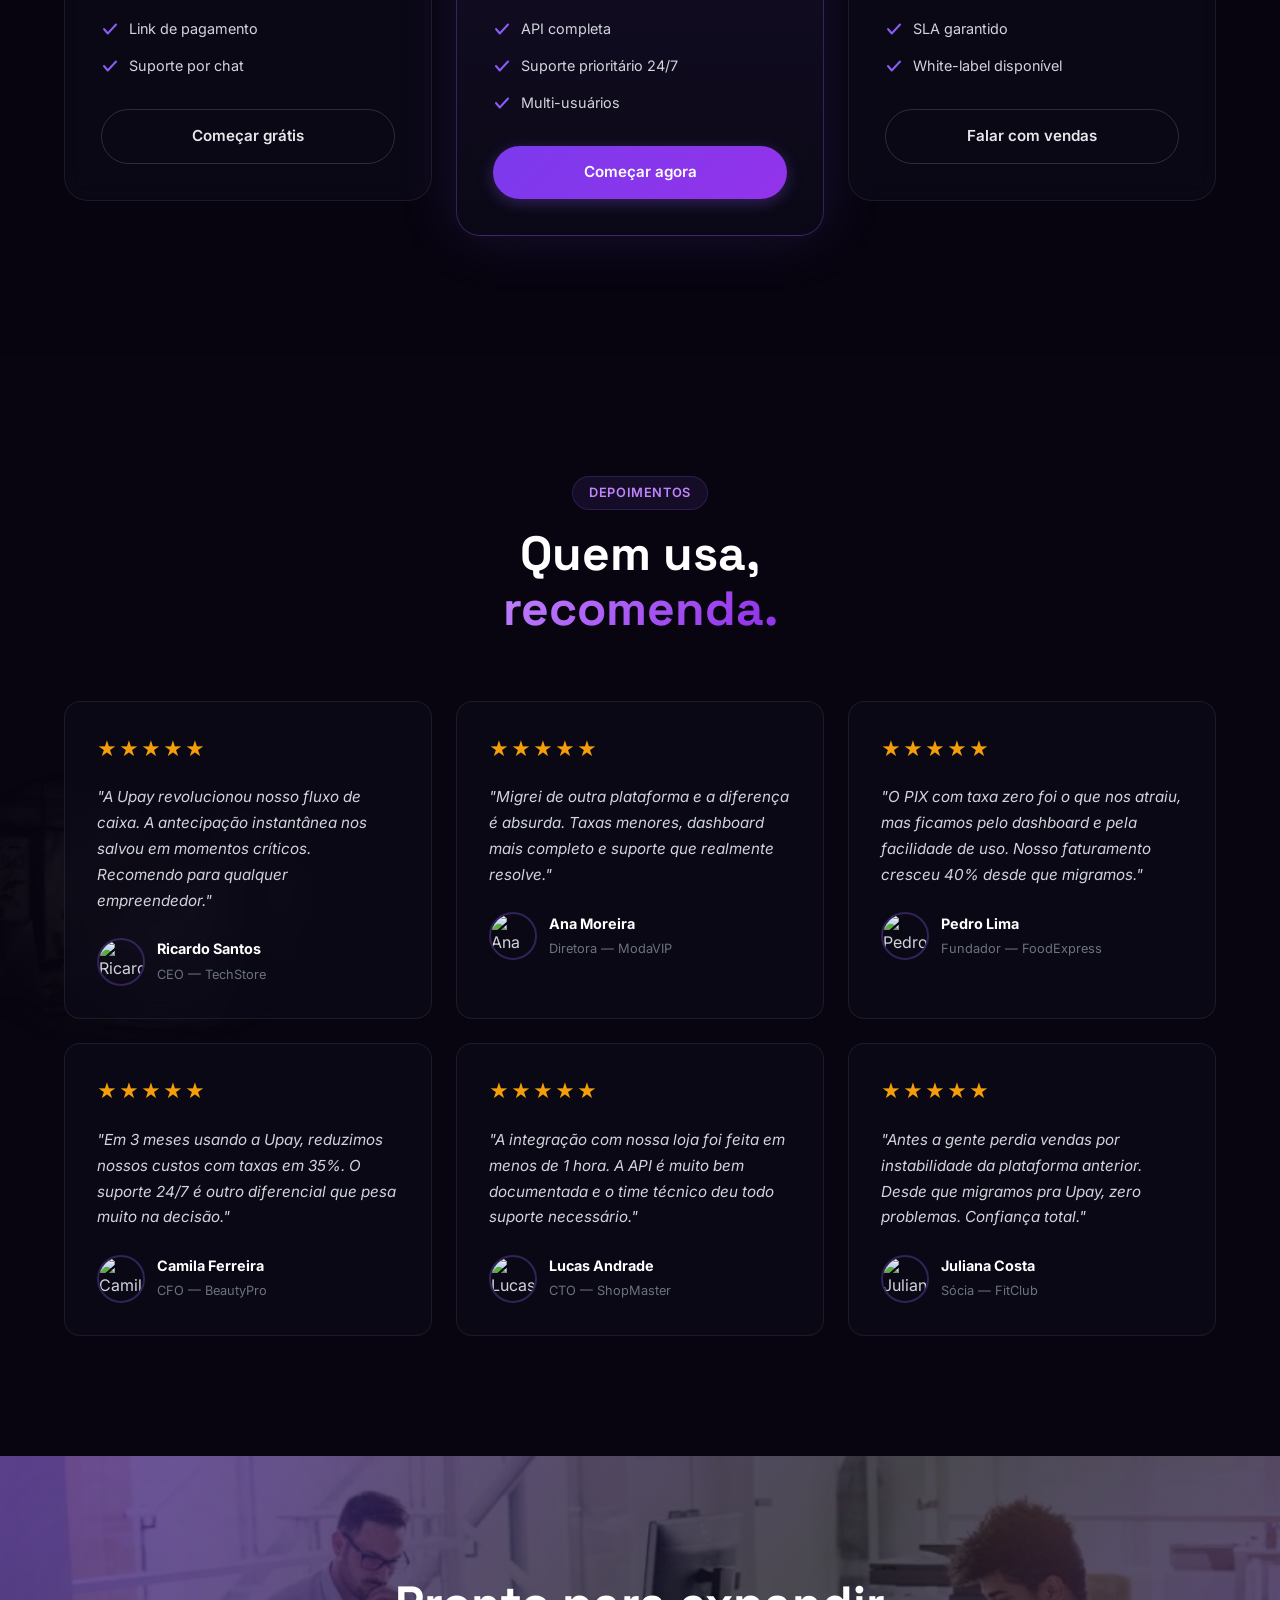
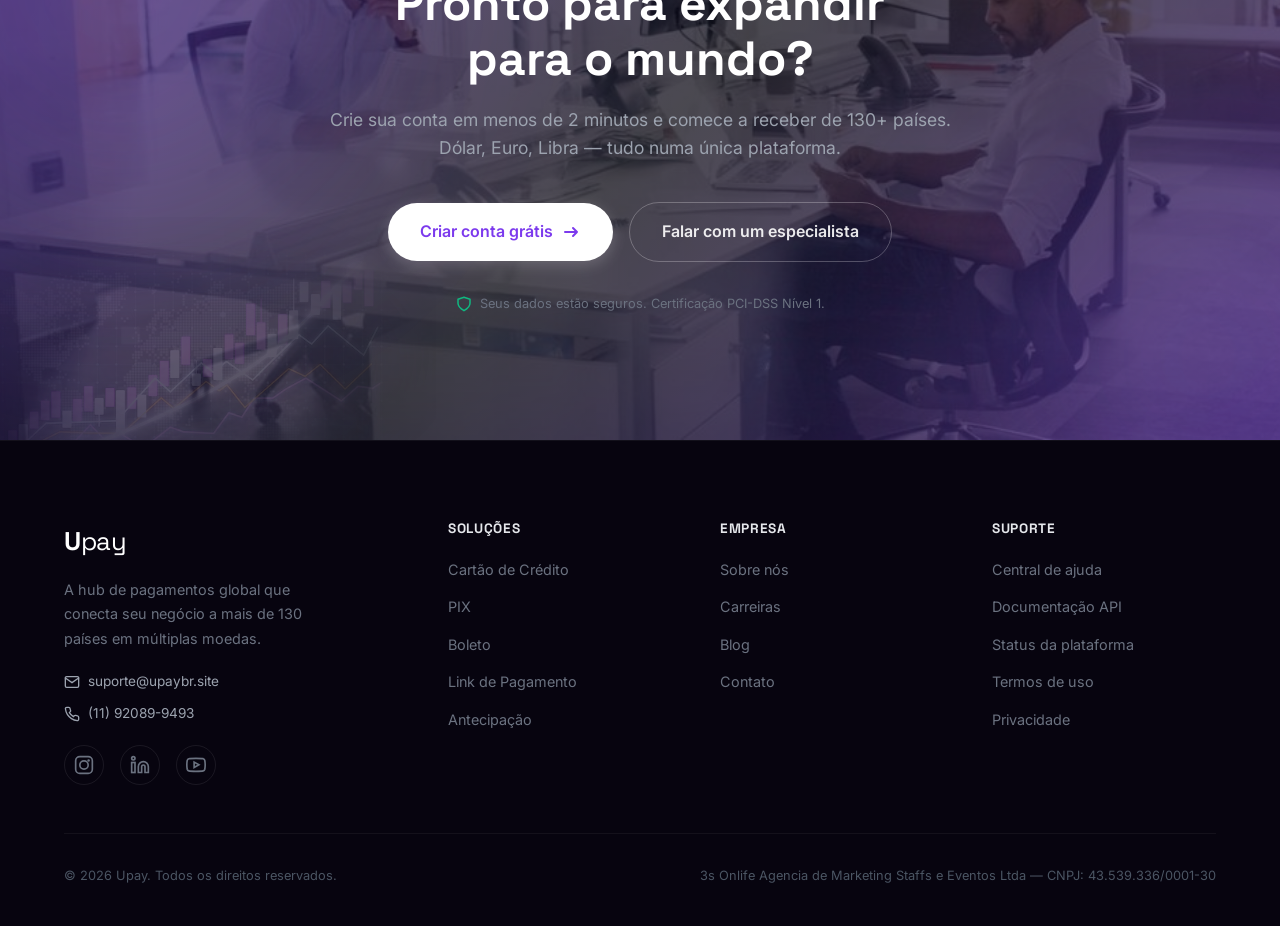
==== commit 20503065: "Atualiza email de suporte para suporte@upaybr.site Co-Authored-By: Claude Opus 4.6 (1M context) <nor" ====
--- a/index.html
+++ b/index.html
@@ -685,9 +685,9 @@
                     </a>
                     <p>A hub de pagamentos global que conecta seu negócio a mais de 130 países em múltiplas moedas.</p>
                     <div class="footer-contact">
-                        <a href="mailto:contato@hubflax.com" class="footer-contact-item">
+                        <a href="mailto:suporte@upaybr.site" class="footer-contact-item">
                             <svg width="16" height="16" viewBox="0 0 24 24" fill="none"><path d="M4 4h16c1.1 0 2 .9 2 2v12c0 1.1-.9 2-2 2H4c-1.1 0-2-.9-2-2V6c0-1.1.9-2 2-2z" stroke="currentColor" stroke-width="2"/><path d="M22 6l-10 7L2 6" stroke="currentColor" stroke-width="2" stroke-linecap="round"/></svg>
-                            contato@hubflax.com
+                            suporte@upaybr.site
                         </a>
                         <a href="https://wa.me/5511920899493" target="_blank" class="footer-contact-item">
                             <svg width="16" height="16" viewBox="0 0 24 24" fill="none"><path d="M22 16.92v3a2 2 0 01-2.18 2 19.79 19.79 0 01-8.63-3.07 19.5 19.5 0 01-6-6 19.79 19.79 0 01-3.07-8.67A2 2 0 014.11 2h3a2 2 0 012 1.72c.127.96.361 1.903.7 2.81a2 2 0 01-.45 2.11L8.09 9.91a16 16 0 006 6l1.27-1.27a2 2 0 012.11-.45c.907.339 1.85.573 2.81.7A2 2 0 0122 16.92z" stroke="currentColor" stroke-width="2"/></svg>
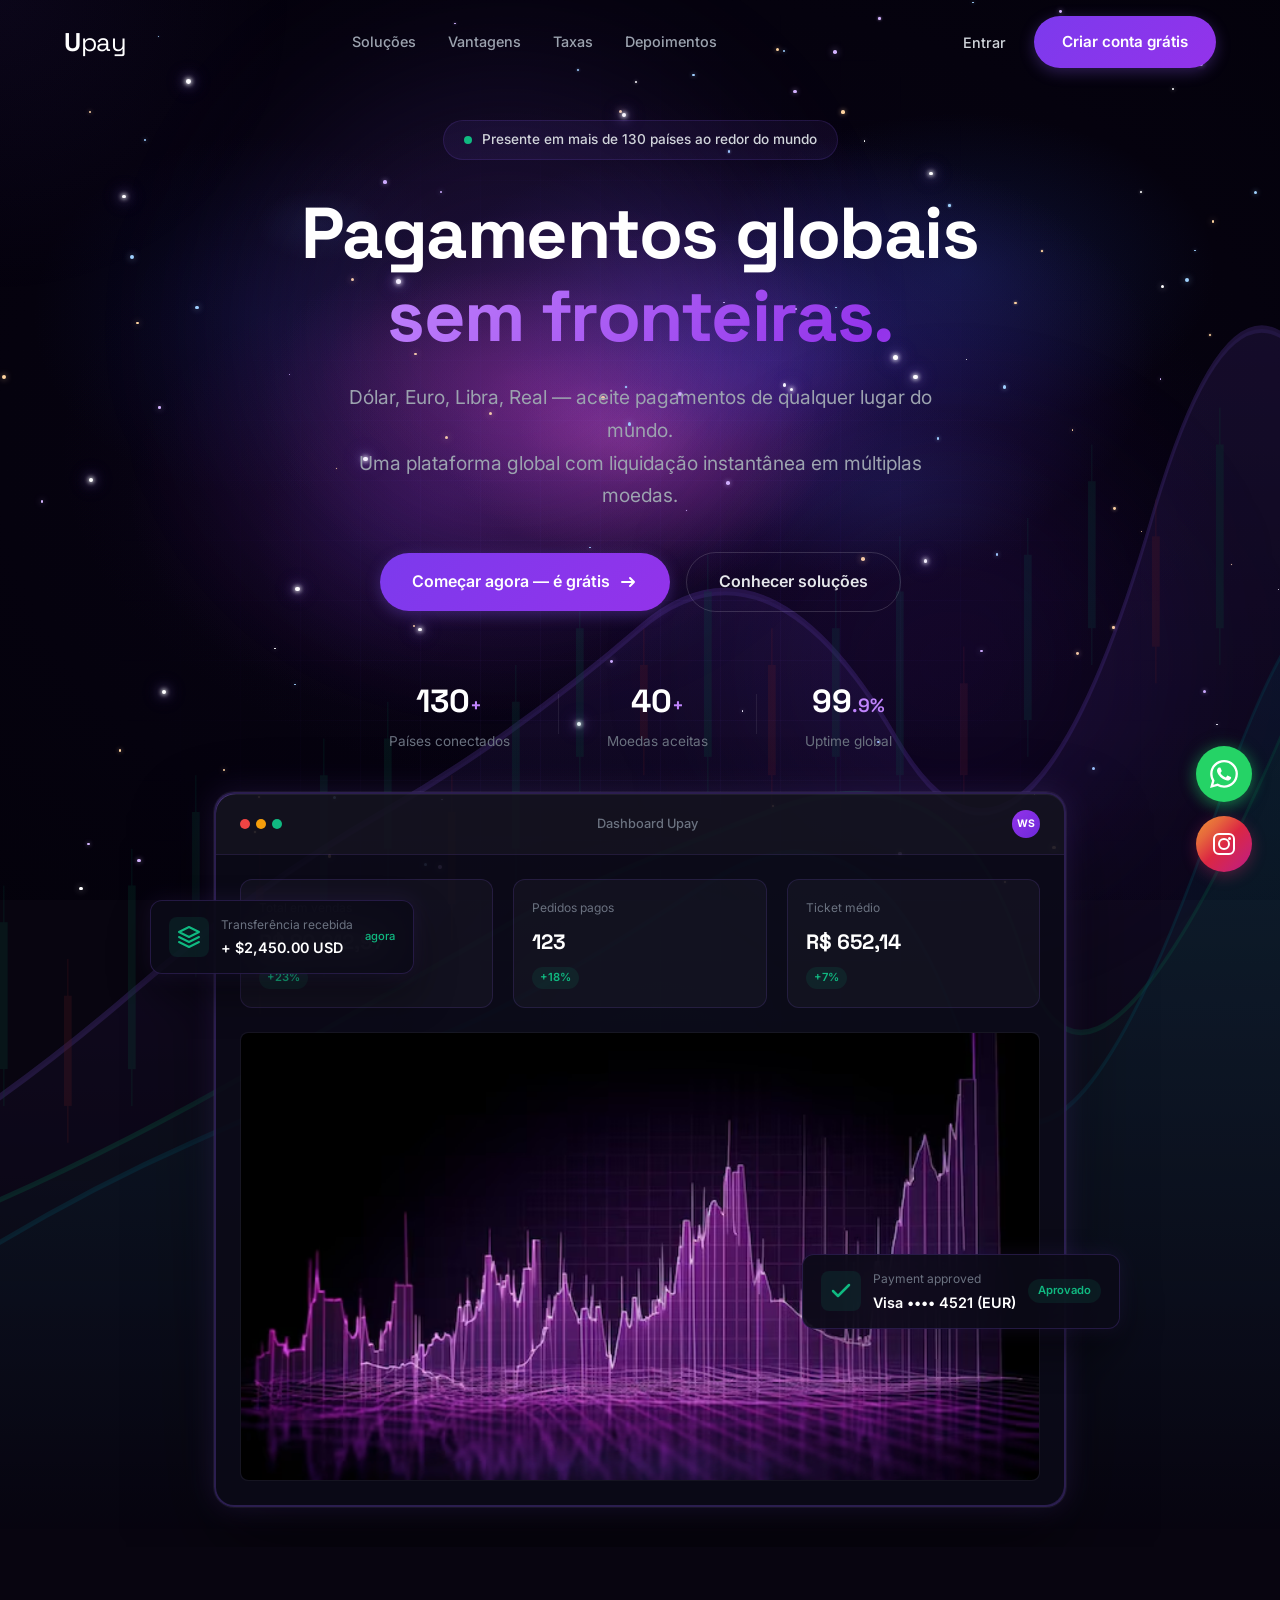
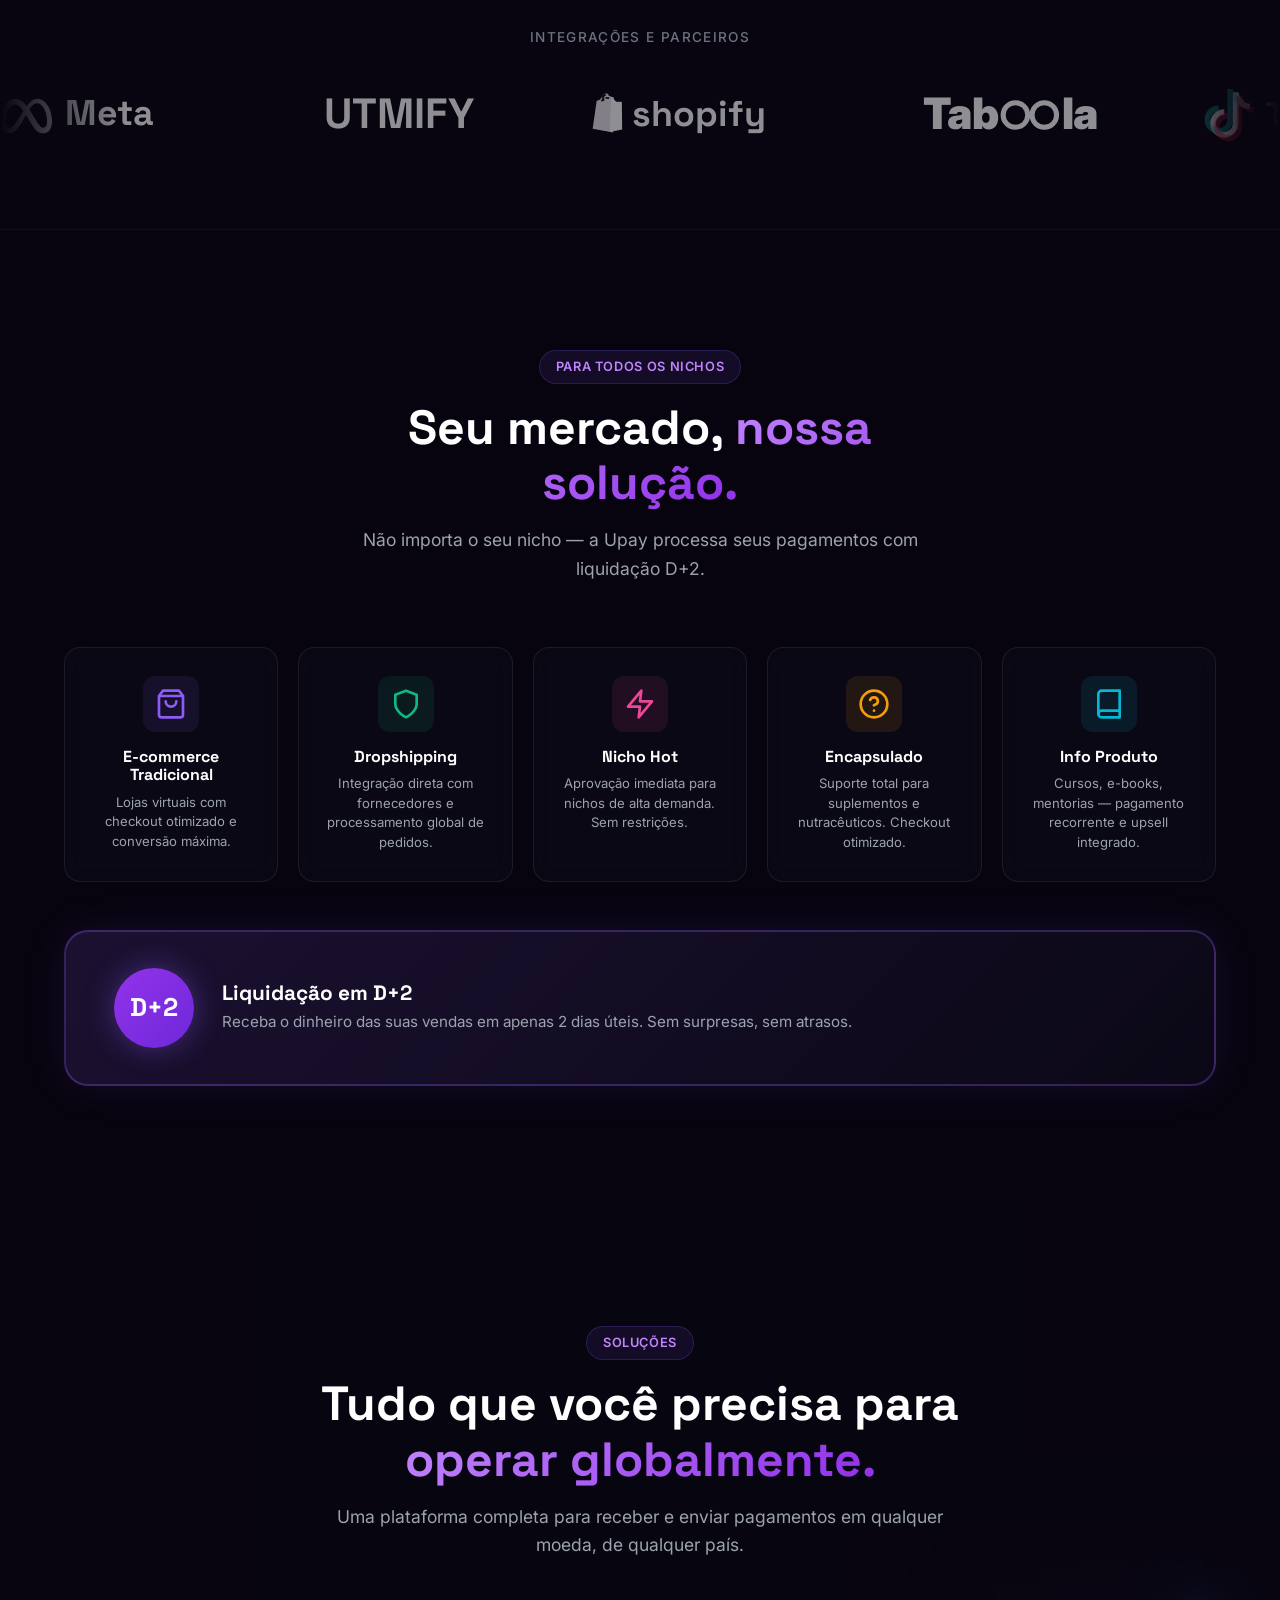
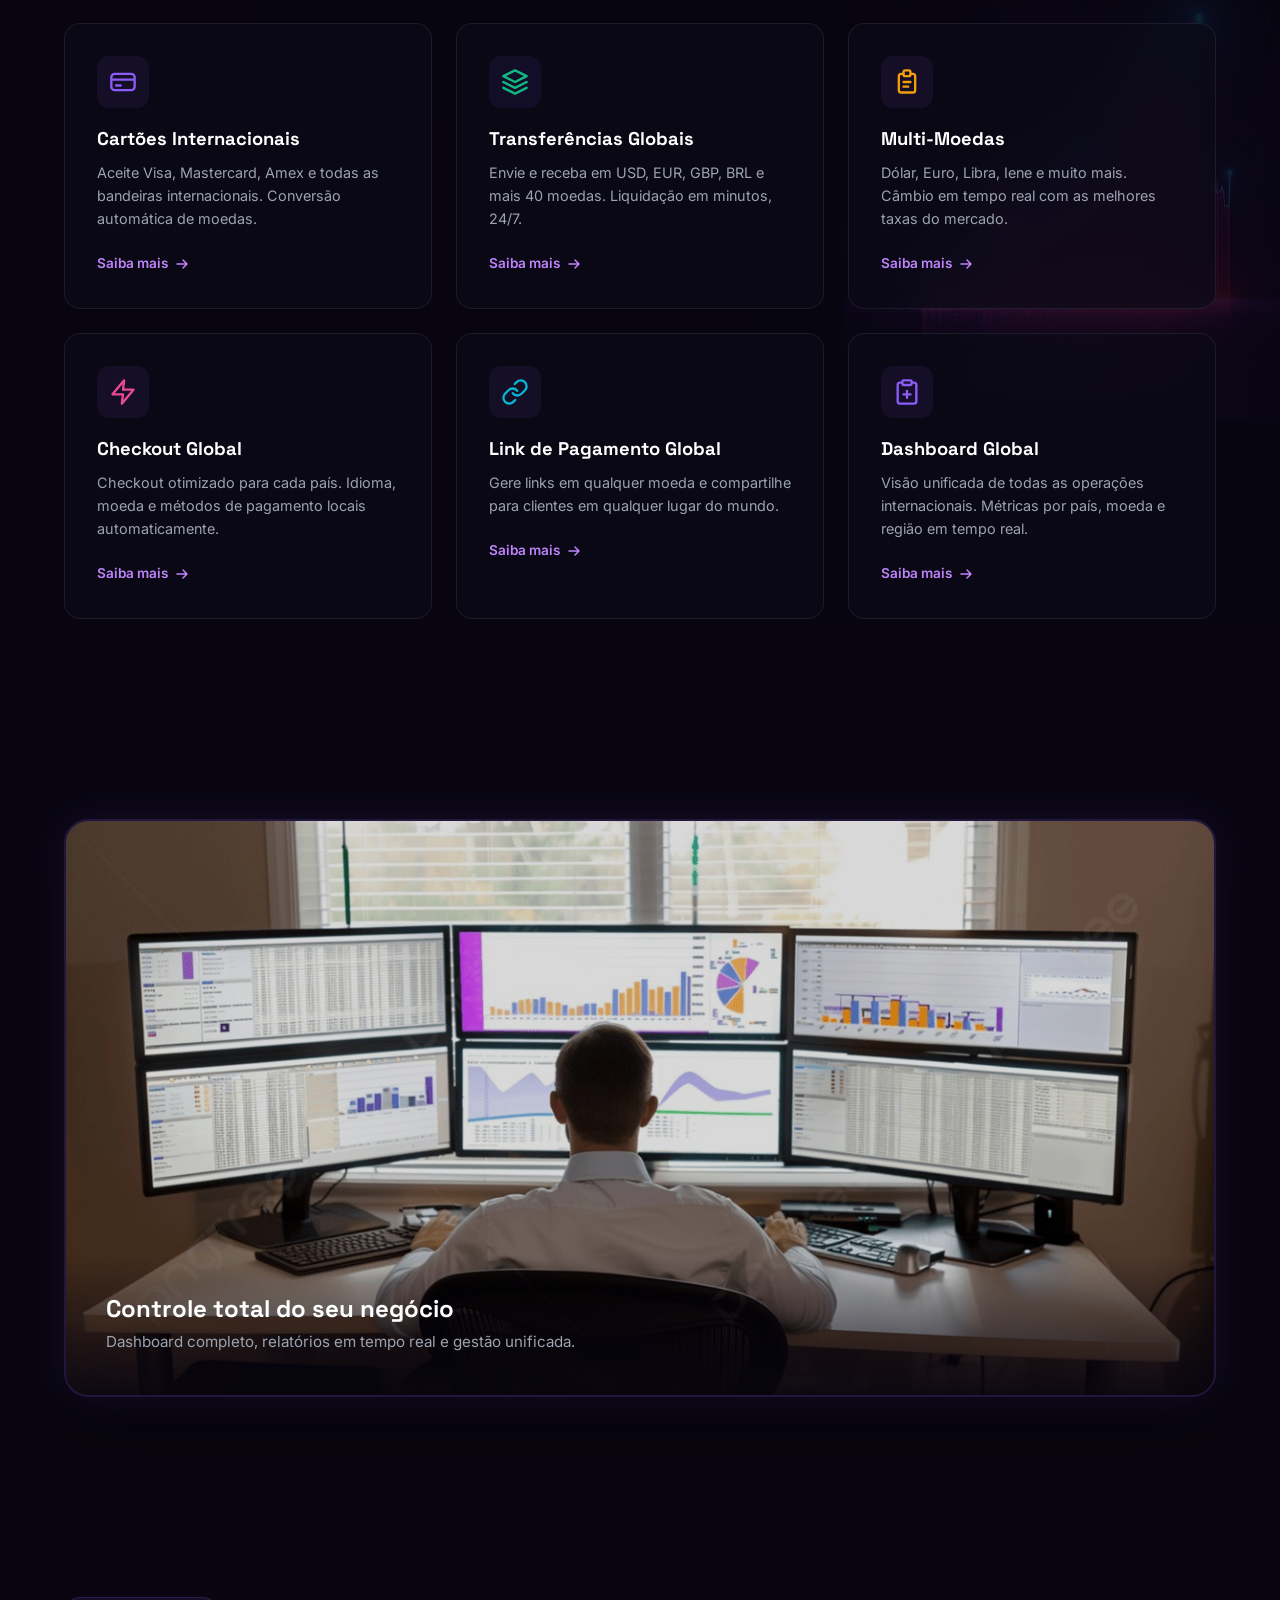
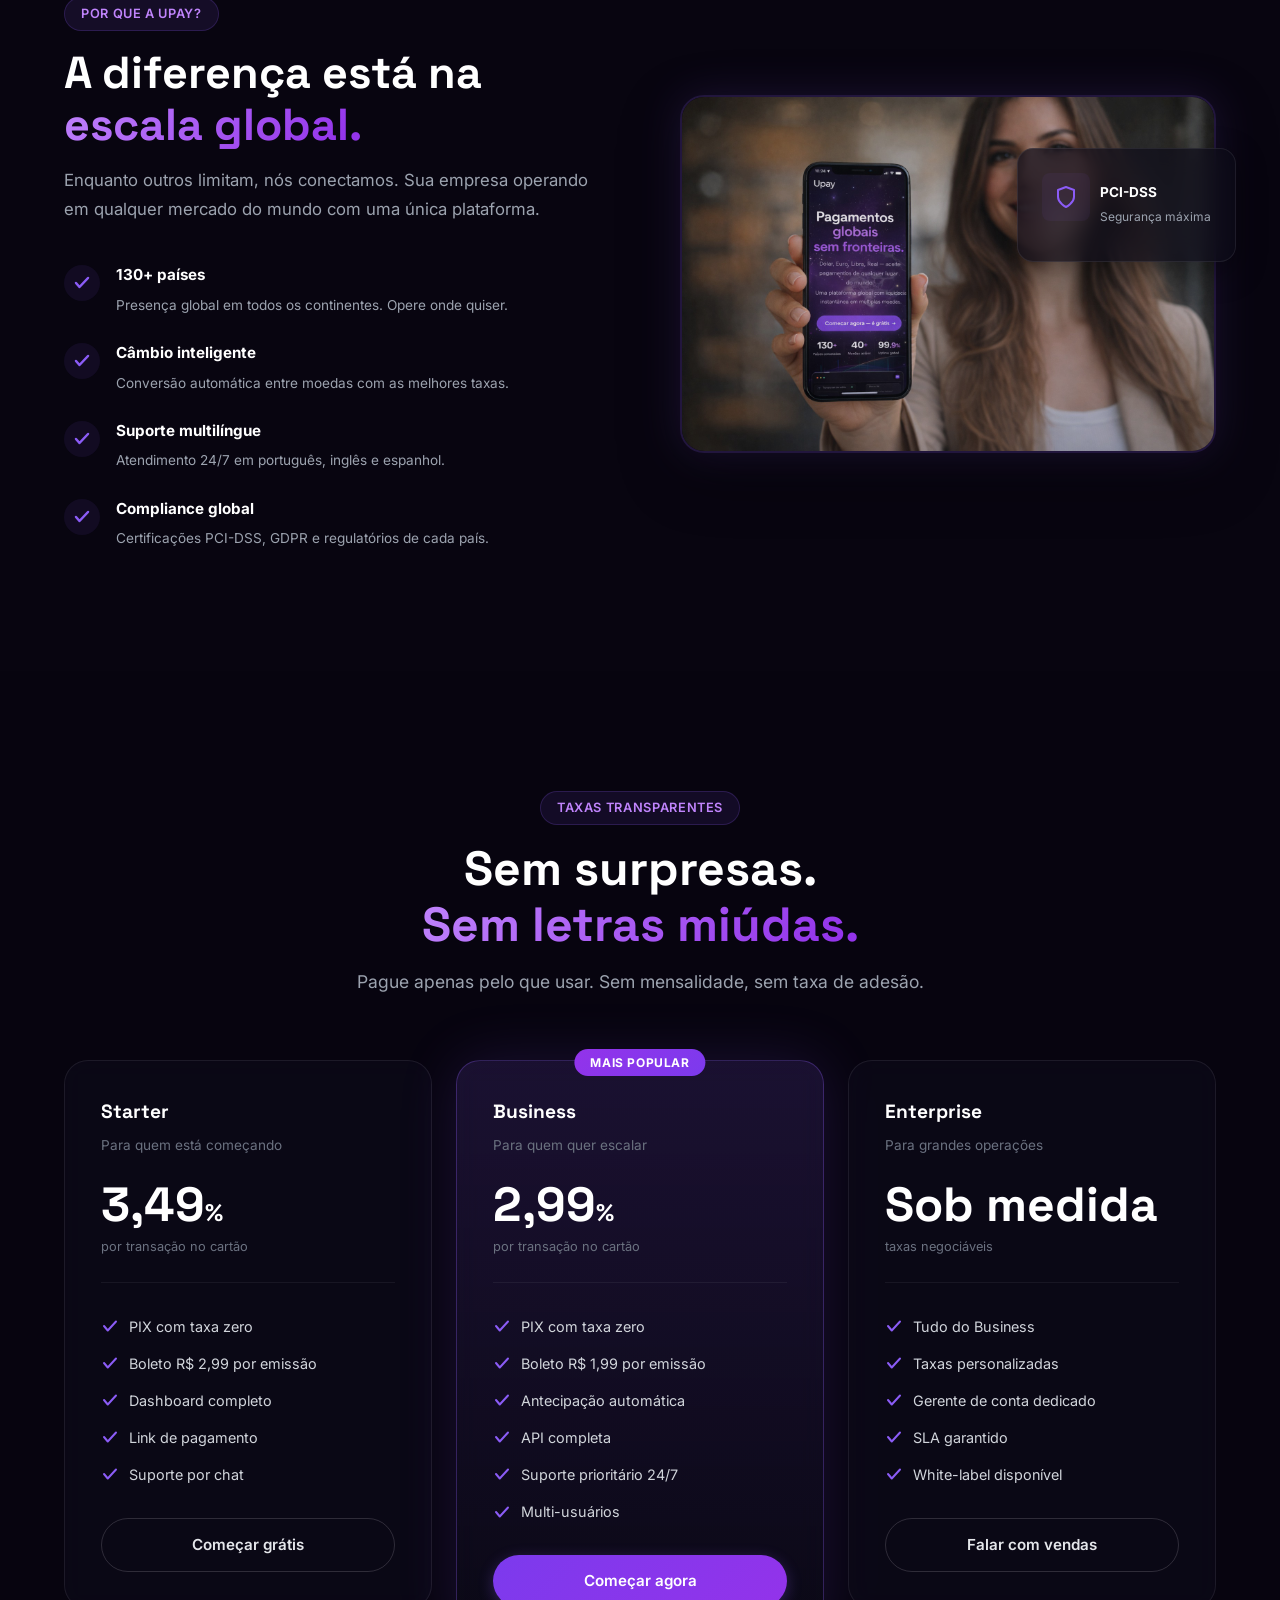
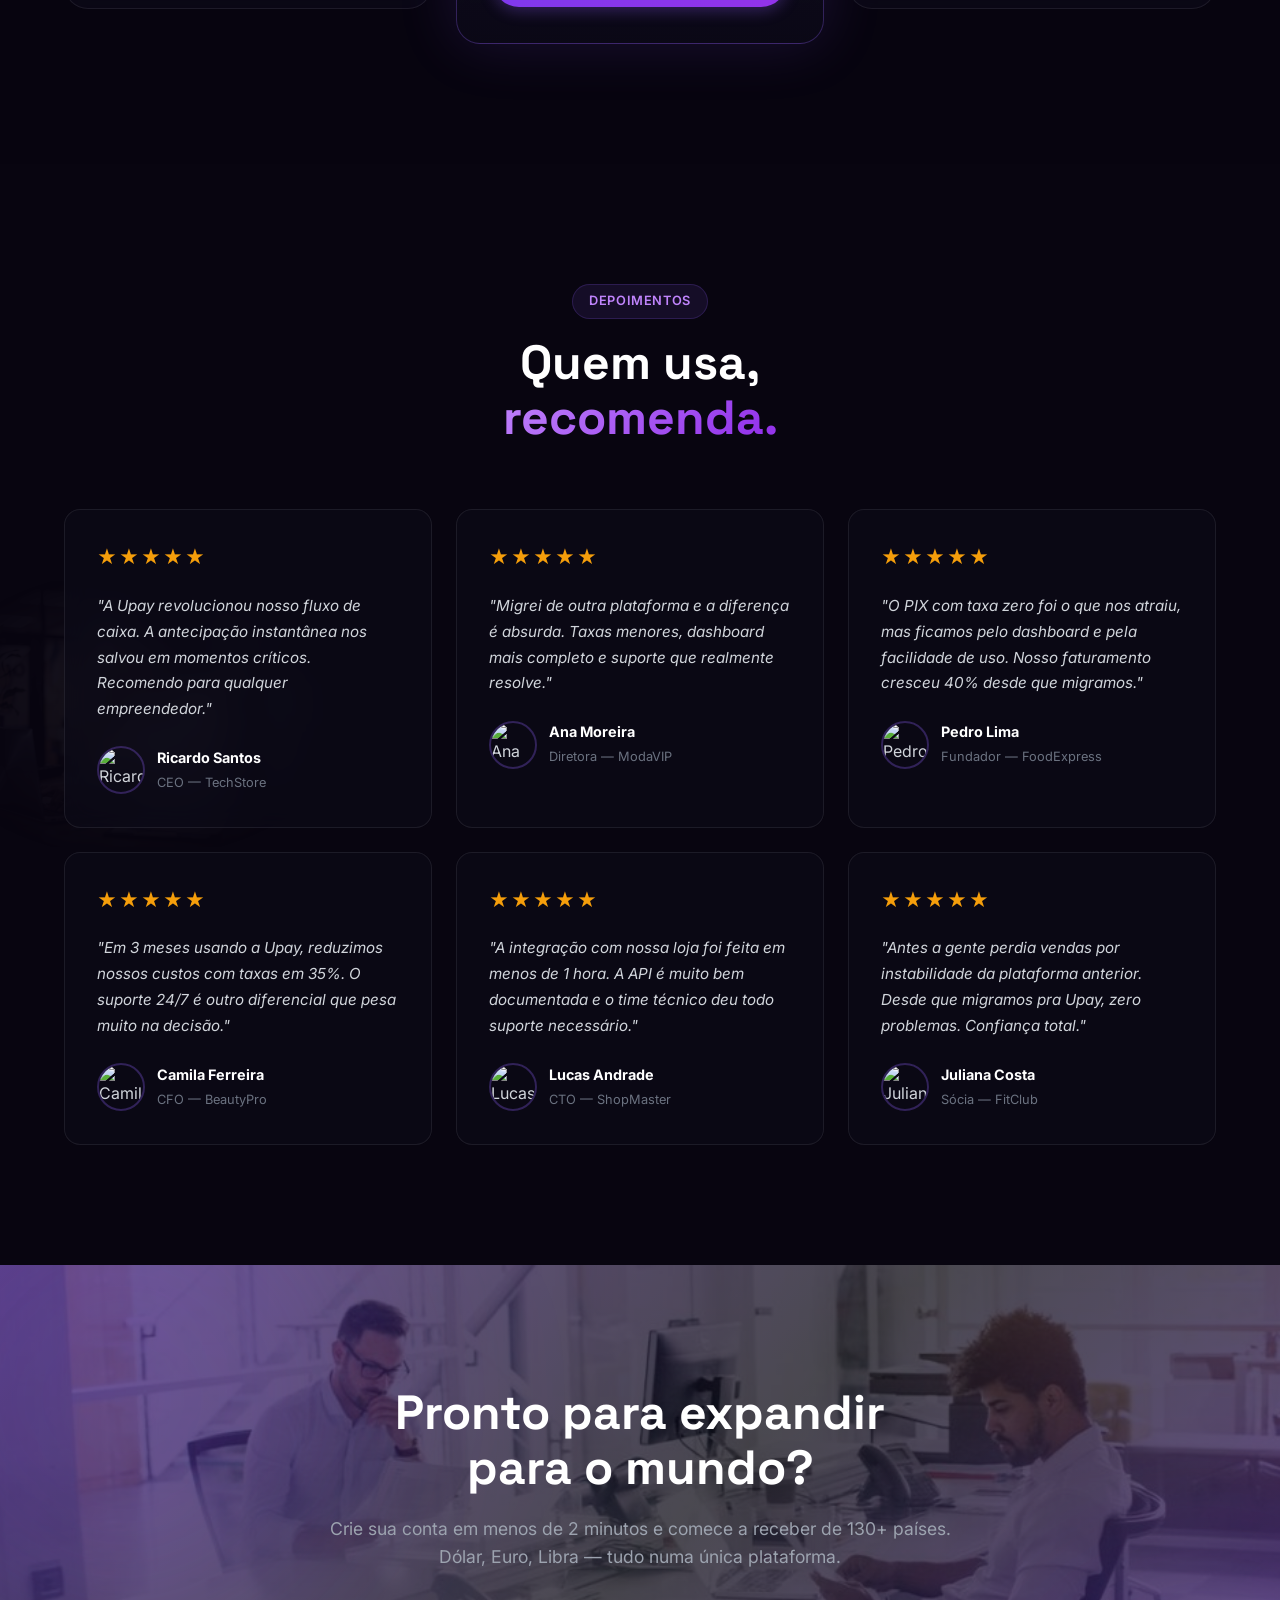
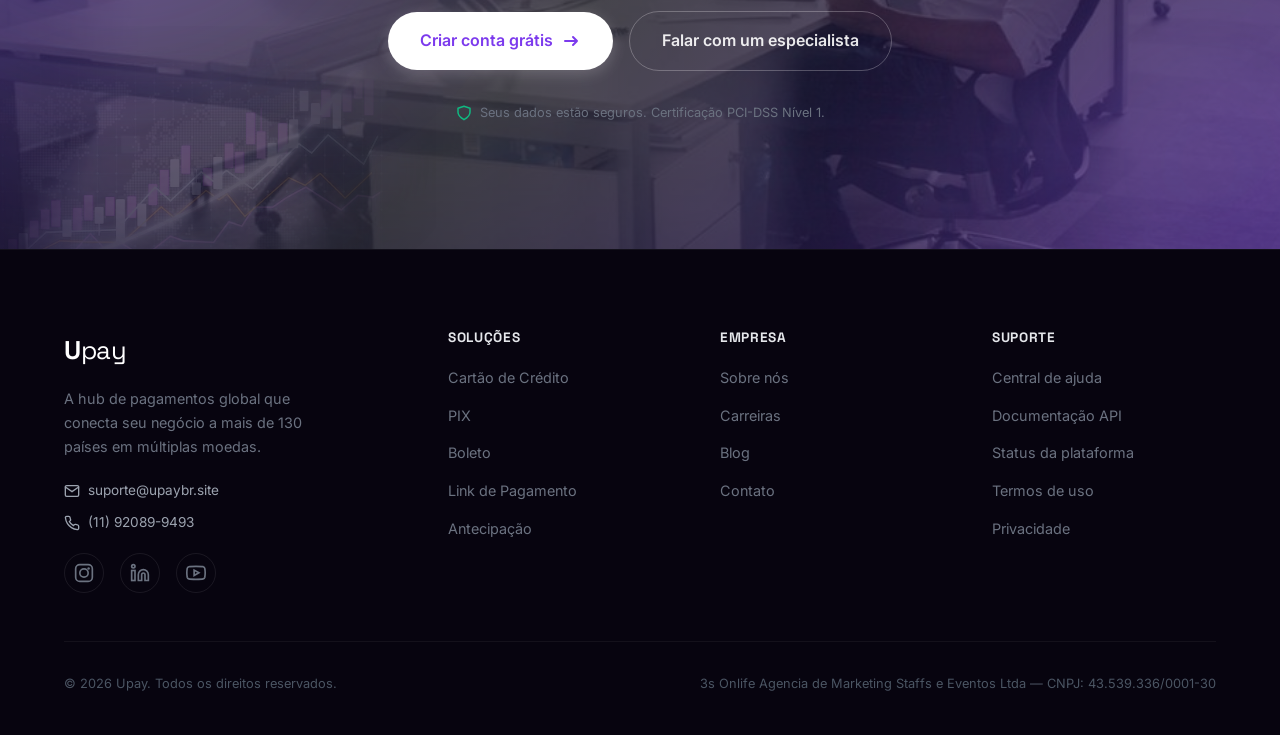
==== commit 2860adc3: "Add Google Tag Manager tracking (GTM-52JKDT2J) Insere o snippet do GTM no <head> e o fallback <noscr" ====
--- a/index.html
+++ b/index.html
@@ -1,6 +1,13 @@
 <!DOCTYPE html>
 <html lang="pt-BR">
 <head>
+    <!-- Google Tag Manager -->
+    <script>(function(w,d,s,l,i){w[l]=w[l]||[];w[l].push({'gtm.start':
+    new Date().getTime(),event:'gtm.js'});var f=d.getElementsByTagName(s)[0],
+    j=d.createElement(s),dl=l!='dataLayer'?'&l='+l:'';j.async=true;j.src=
+    'https://www.googletagmanager.com/gtm.js?id='+i+dl;f.parentNode.insertBefore(j,f);
+    })(window,document,'script','dataLayer','GTM-52JKDT2J');</script>
+    <!-- End Google Tag Manager -->
     <meta charset="UTF-8">
     <meta name="viewport" content="width=device-width, initial-scale=1.0">
     <title>Upay — Hub de Pagamentos Inteligente</title>
@@ -11,6 +18,11 @@
     <link rel="stylesheet" href="styles.css">
 </head>
 <body>
+    <!-- Google Tag Manager (noscript) -->
+    <noscript><iframe src="https://www.googletagmanager.com/ns.html?id=GTM-52JKDT2J"
+    height="0" width="0" style="display:none;visibility:hidden"></iframe></noscript>
+    <!-- End Google Tag Manager (noscript) -->
+
     <!-- Space Background -->
     <div class="space-bg"></div>
     <div class="stars-container" id="starsContainer"></div>
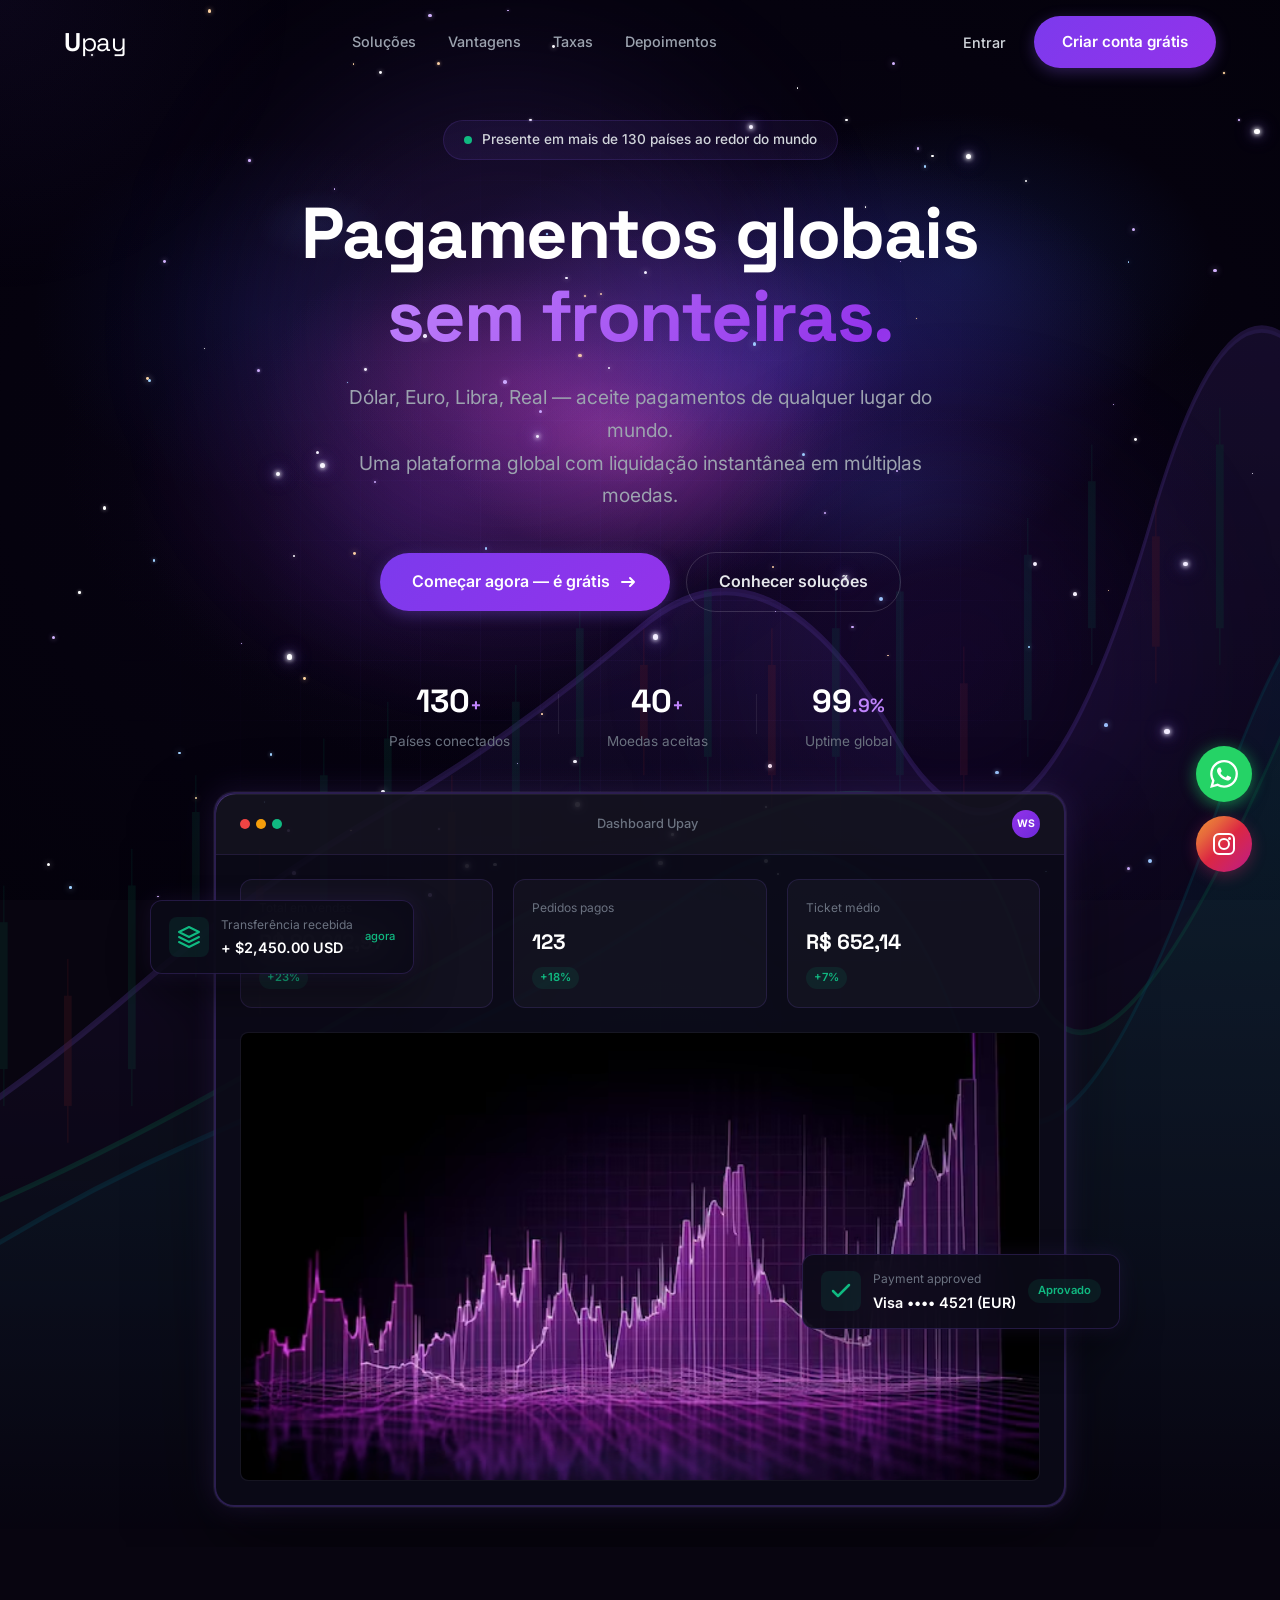
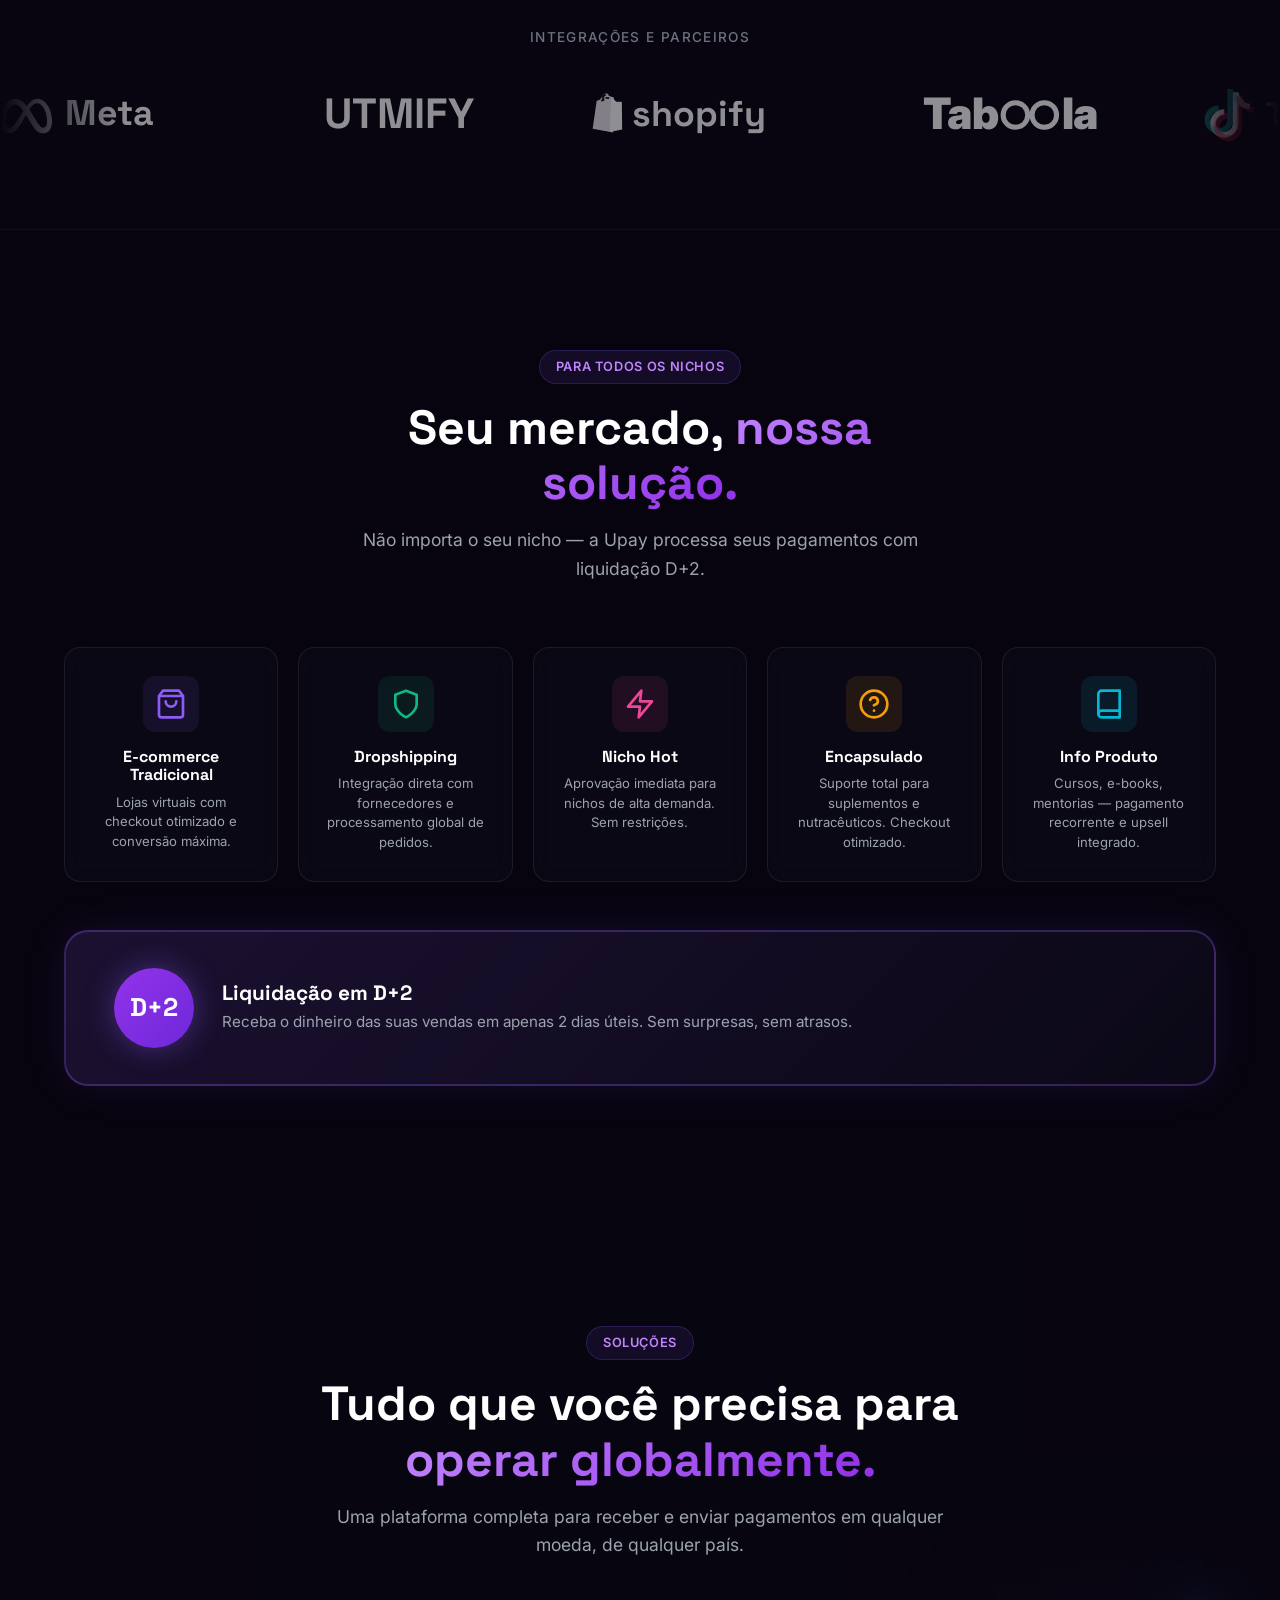
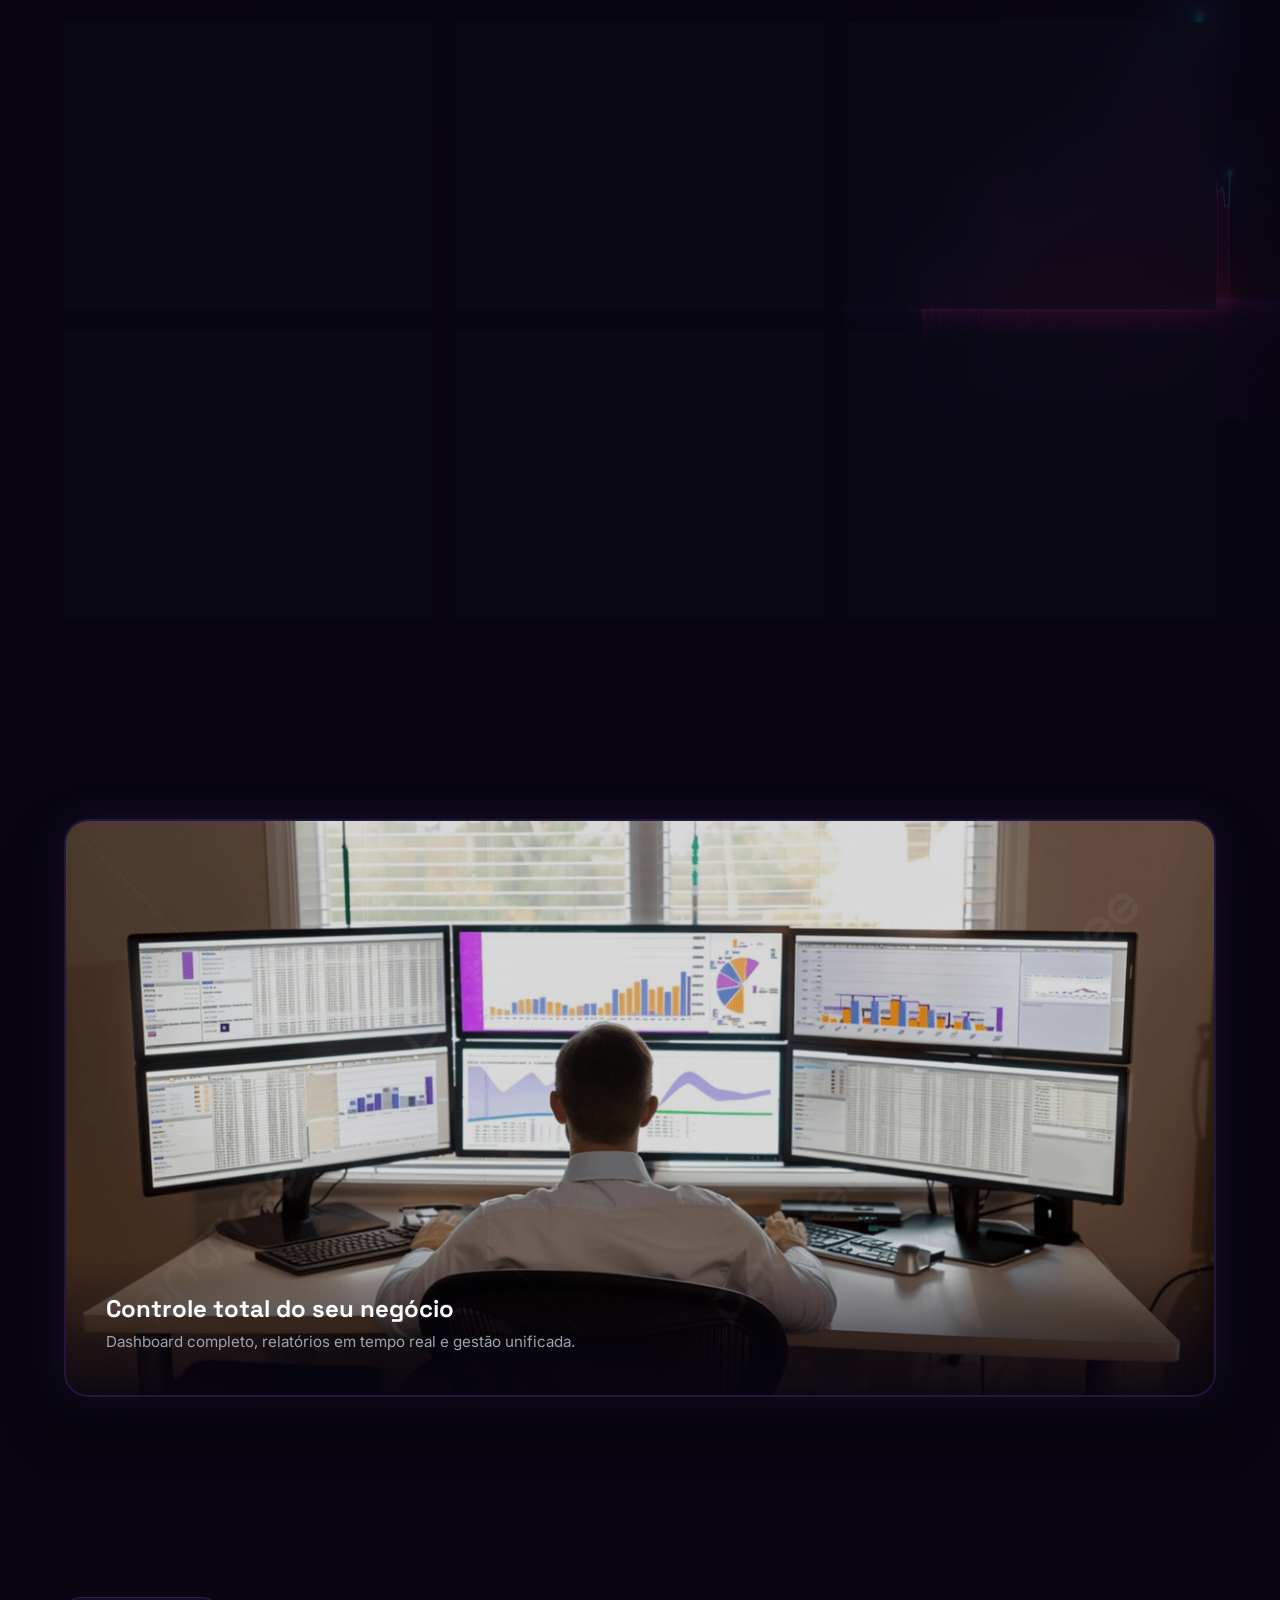
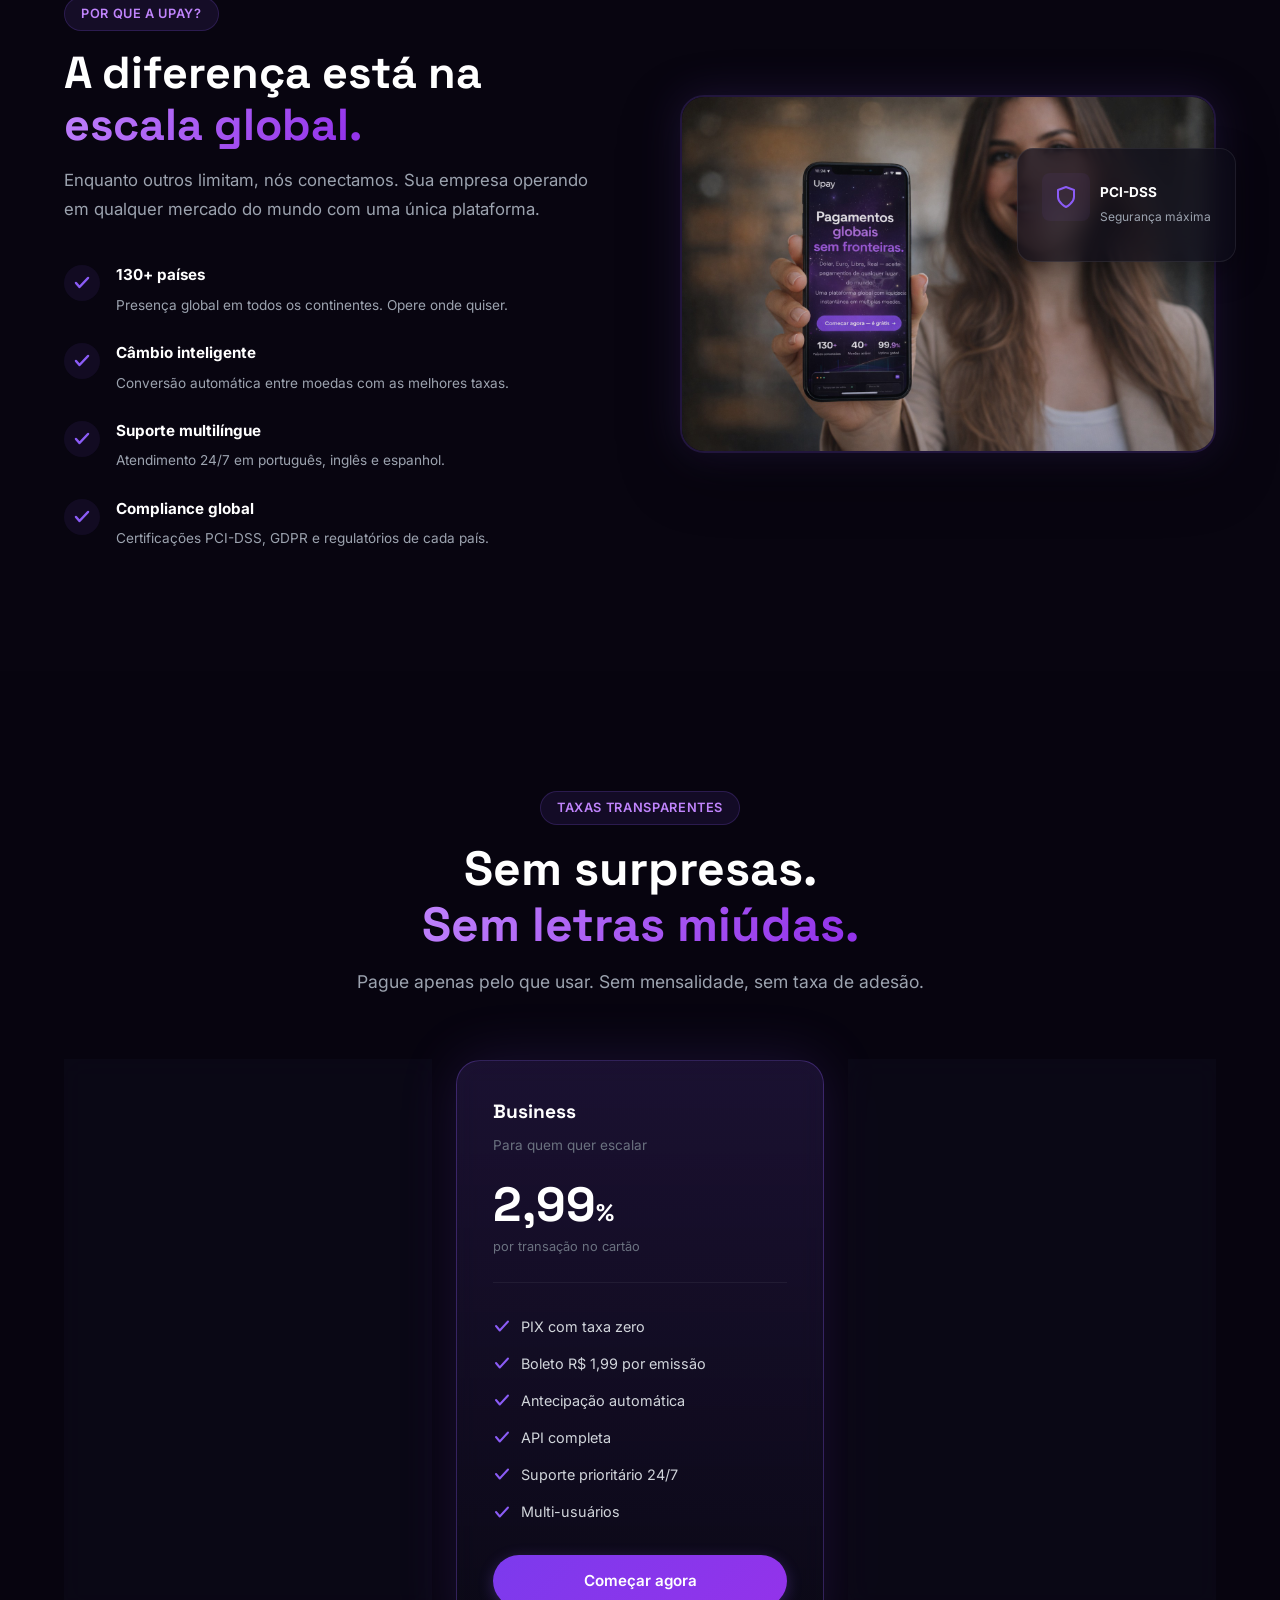
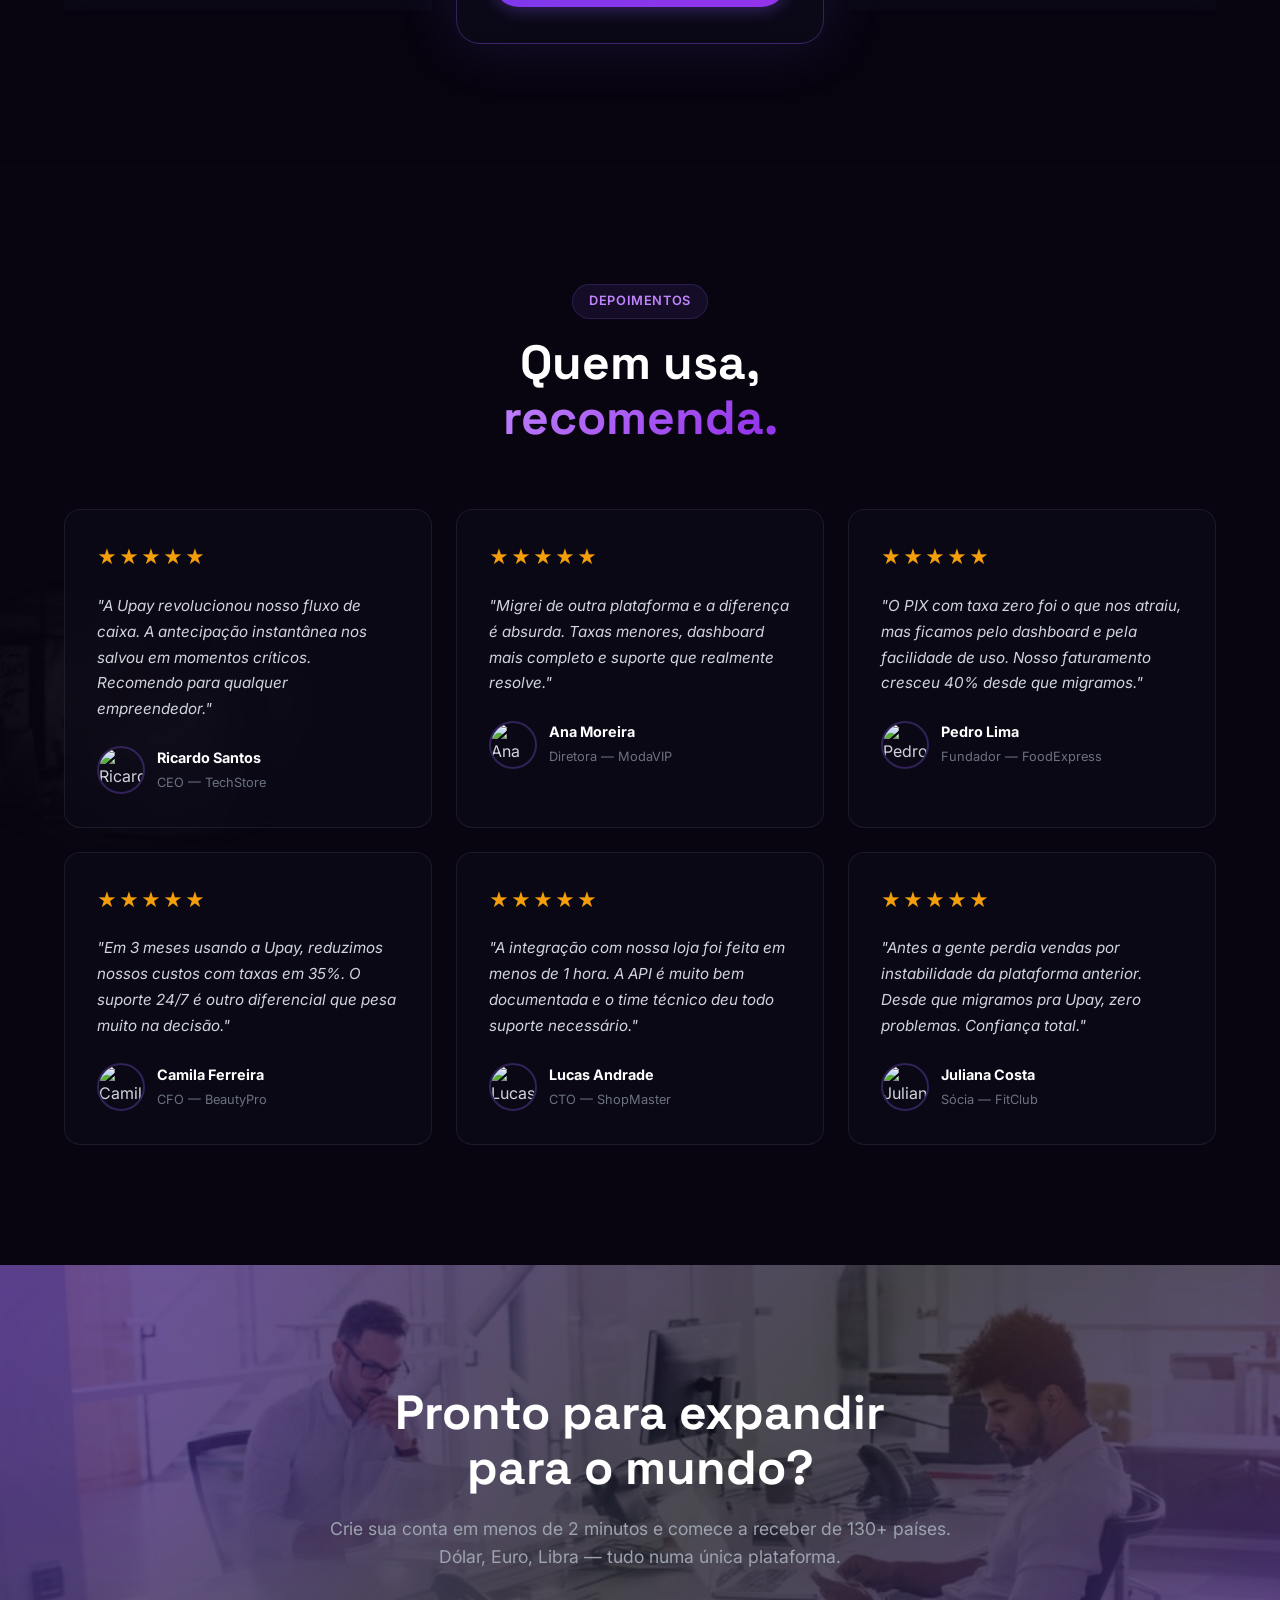
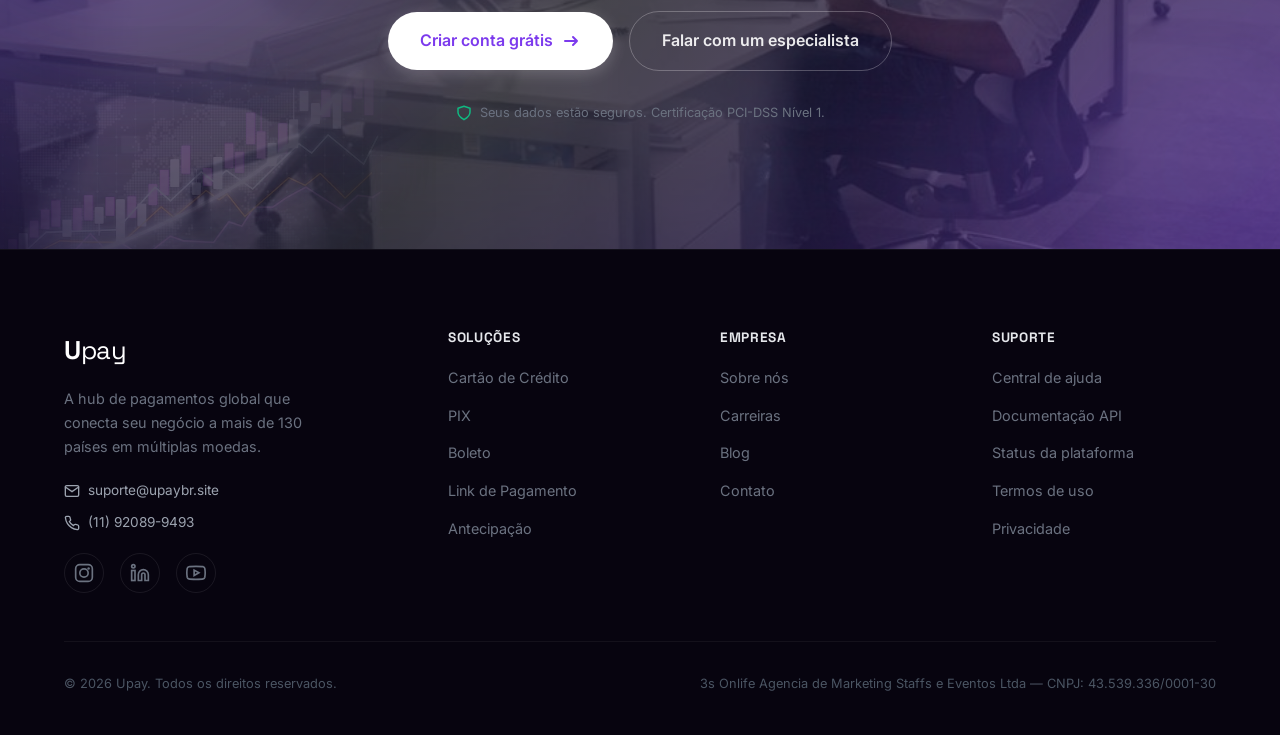
==== commit cd47e5ce: "Integrate Google Tag Manager into index.html Added Google Tag Manager scripts for tracking." ====
--- a/index.html
+++ b/index.html
@@ -22,7 +22,6 @@
     <noscript><iframe src="https://www.googletagmanager.com/ns.html?id=GTM-52JKDT2J"
     height="0" width="0" style="display:none;visibility:hidden"></iframe></noscript>
     <!-- End Google Tag Manager (noscript) -->
-
     <!-- Space Background -->
     <div class="space-bg"></div>
     <div class="stars-container" id="starsContainer"></div>
